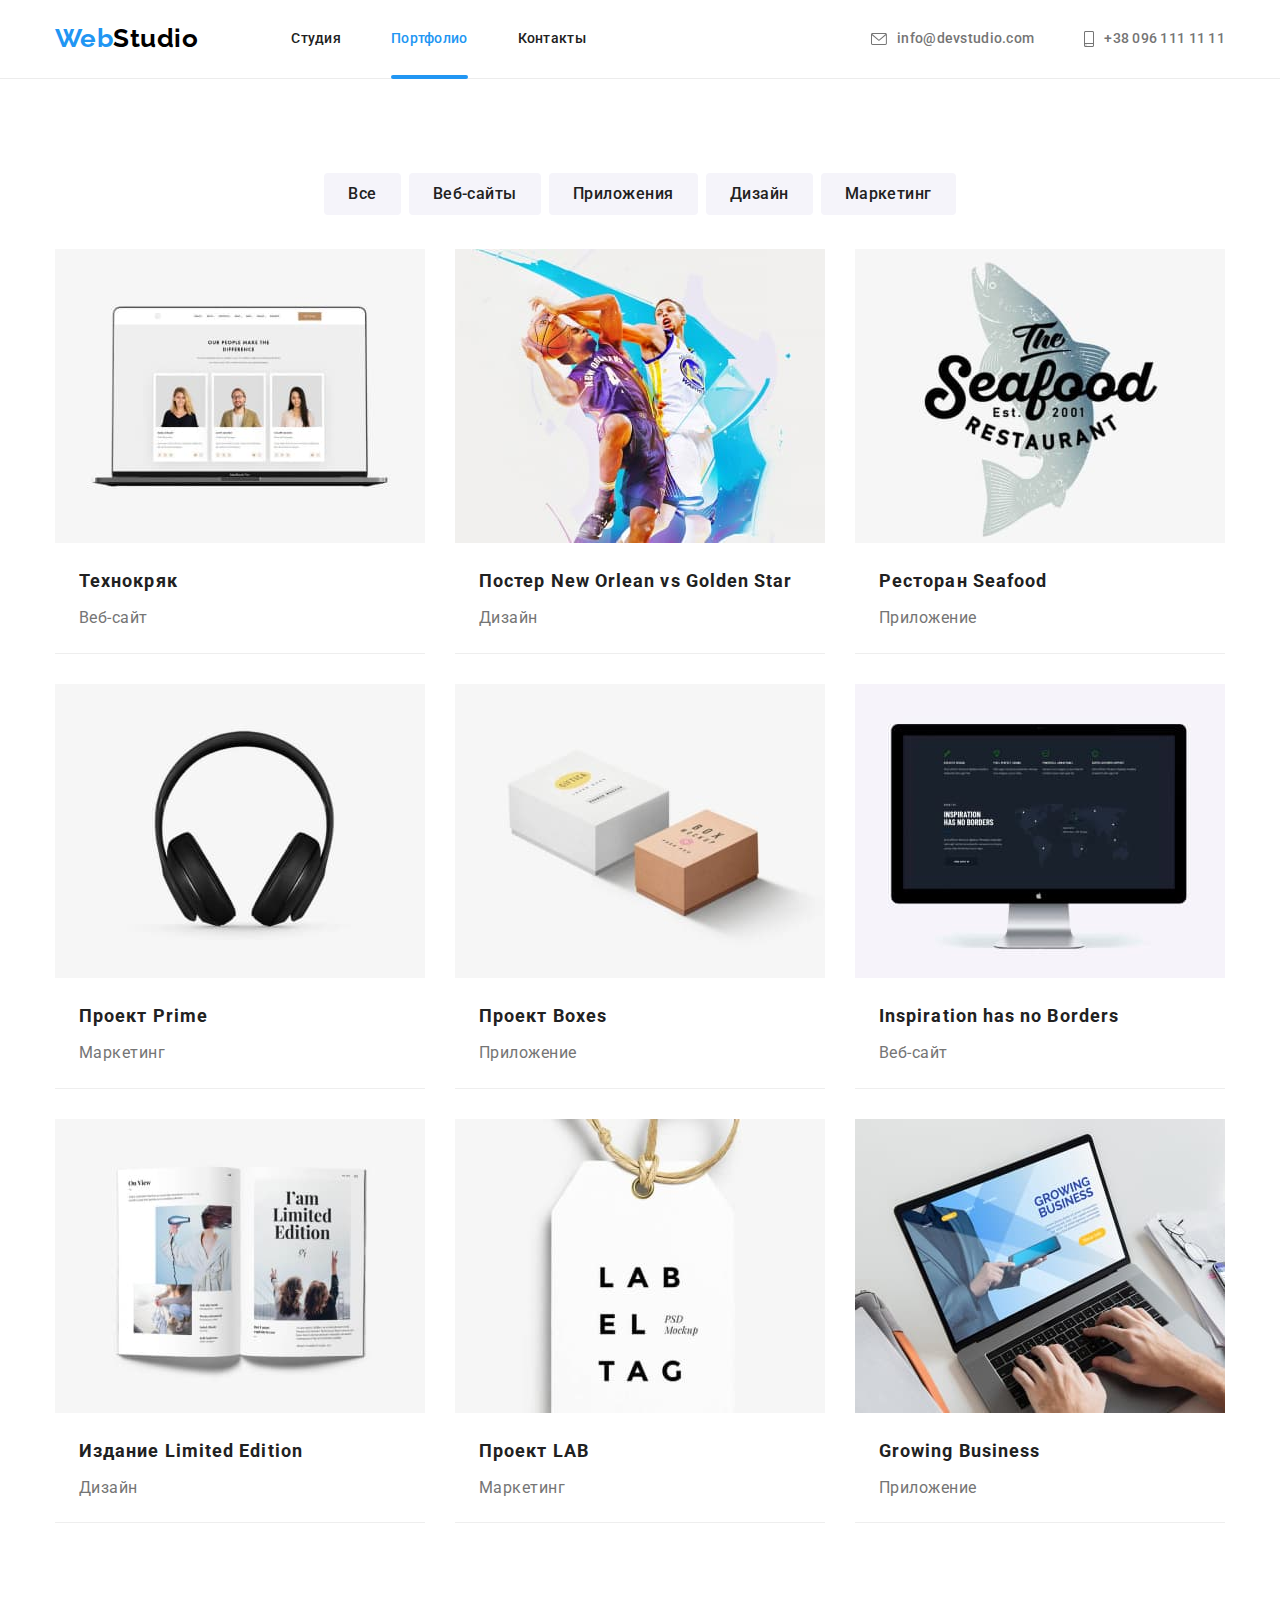
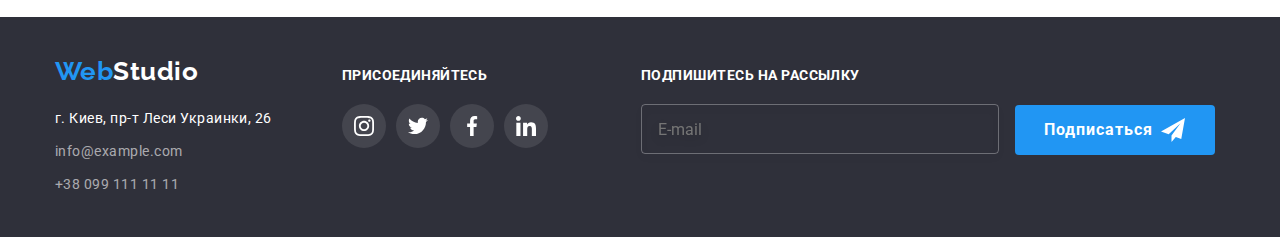
==== portfolio.html @ 206e0594 "Копирует ДЗ-7" ====
<!DOCTYPE html>
<html lang="ru">
  <head>
    <meta charset="UTF-8" />
    <meta http-equiv="X-UA-Compatible" content="IE=edge" />
    <meta name="viewport" content="width=device-width, initial-scale=1.0" />
    <title>Портфолио</title>
    <link rel="preconnect" href="https://fonts.googleapis.com" />
    <link rel="preconnect" href="https://fonts.gstatic.com" crossorigin />
    <link href="https://fonts.googleapis.com/css2?family=Raleway:wght@700&family=Roboto:wght@400;500;700;900&display=swap"
      rel="stylesheet" />
    <link
      rel="stylesheet"
      href="https://cdnjs.cloudflare.com/ajax/libs/modern-normalize/1.1.0/modern-normalize.min.css"
    />
    <!-- <link rel="stylesheet" href="./css/styles.css" /> -->
    <link rel="stylesheet" href="./css/main.min.css" />
  </head>
  <body>
    <header class="header">
      <div class="contanier header-content">
        <nav class="navigation">
          <a href="./index.html" class="logo header__logo" lang="en"
            >Web<span class="logo--black">Studio</span></a
          >
          <ul class="nav-list list">
            <li class="nav-list__item">
              <a href="./index.html" class="nav-list__link link">Студия</a>
            </li>
            <li class="nav-list__item">
              <a href="./portfolio.html" class="nav-list__link link current">Портфолио</a>
            </li>
            <li class="nav-list__item">
              <a href="" class="nav-list__link link">Контакты</a>
            </li>
          </ul>
        </nav>
        <ul class="header-contacts header__contacts list">
          <li class="header-contacts__item">
            <a href="mailto:info@devstudio.com" class="header-contacts__contact link">
              <svg class="header-contacts__icon" width="16" height="12">
                <use href="./images/icons.svg#icon-envelope"></use>
              </svg>
              info@devstudio.com
            </a>
          </li>
          <li class="header-contacts__item">
            <a href="tel:+380961111111" class="header-contacts__contact link">
              <svg class="header-contacts__icon" width="10" height="16">
                <use href="./images/icons.svg#icon-smartphone"></use>
              </svg>
              +38 096 111 11 11
            </a>
          </li>
        </ul>
      </div>
    </header>
    <main>
      <section class="portfolio">
        <!--заголовок не видимый-->
        <div class="contanier">
          <h1 class="visually-hidden">Портфолио</h1>
          <ul class="filters-list portfolio__filters-list list">
            <li class="filters-list__item">
              <button type="button" class="filters-list__btn button">Все</button>
            </li>
            <li class="filters-list__item">
              <button type="button" class="filters-list__btn button">Веб-сайты</button>
            </li>
            <li class="filters-list__item">
              <button type="button" class="filters-list__btn button">Приложения</button>
            </li>
            <li class="filters-list__item">
              <button type="button" class="filters-list__btn button">Дизайн</button>
            </li>
            <li class="filters-list__item">
              <button type="button" class="filters-list__btn button">Маркетинг</button>
            </li>
          </ul>
          <ul class="products-list list">
            <li class="products-list__item">
              <a href="" class="products-list__link">
                <div class="products-thumb">
                  <img
                    src="./images/website-technokryak.jpg"
                    alt="Страница веб-сайта"
                    width="370"
                  />
                  <p class="products-thumb__top-text">
                    Технокряк это современная площадка распространения коронавируса. Компании
                    используют эту платформу для цифрового шпионажа и атак на защищённые сервера
                    конкурентов.
                  </p>
                </div>
                <div class="products-list__text-content">
                  <h2 class="products-list__title">Технокряк</h2>
                  <p class="products-list__text">Веб-сайт</p>
                </div>
              </a>
            </li>
            <li class="products-list__item">
              <a href="" class="products-list__link">
                <div class="products-thumb">
                  <img src="./images/design-post.jpg" alt="Блок-шот" width="370" />
                  <p class="products-thumb__top-text">
                    Технокряк это современная площадка распространения коронавируса. Компании
                    используют эту платформу для цифрового шпионажа и атак на защищённые сервера
                    конкурентов.
                  </p>
                </div>
                <div class="products-list__text-content">
                  <h2 class="products-list__title">
                    Постер <span lang="en">New Orlean vs Golden Star</span>
                  </h2>
                  <p class="products-list__text">Дизайн</p>
                </div>
              </a>
            </li>
            <li class="products-list__item">
              <a href="" class="products-list__link">
                <div class="products-thumb">
                  <img src="./images/application-seafood.jpg" alt="Лого ресторана" width="370" />
                  <p class="products-thumb__top-text">
                    Технокряк это современная площадка распространения коронавируса. Компании
                    используют эту платформу для цифрового шпионажа и атак на защищённые сервера
                    конкурентов.
                  </p>
                </div>
                <div class="products-list__text-content">
                  <h2 class="products-list__title">Ресторан <span lang="en">Seafood</span></h2>
                  <p class="products-list__text">Приложение</p>
                </div>
              </a>
            </li>
            <li class="products-list__item">
              <a href="" class="products-list__link">
                <div class="products-thumb">
                  <img src="./images/marketing-project-prime.jpg" alt="Наушники" width="370" />
                  <p class="products-thumb__top-text">
                    Технокряк это современная площадка распространения коронавируса. Компании
                    используют эту платформу для цифрового шпионажа и атак на защищённые сервера
                    конкурентов.
                  </p>
                </div>
                <div class="products-list__text-content">
                  <h2 class="products-list__title">Проект <span lang="en">Prime</span></h2>
                  <p class="products-list__text">Маркетинг</p>
                </div>
              </a>
            </li>
            <li class="products-list__item">
              <a href="" class="products-list__link">
                <div class="products-thumb">
                  <img src="./images/application-project-boxes.jpg" alt="Две коробки" width="370" />
                  <p class="products-thumb__top-text">
                    Технокряк это современная площадка распространения коронавируса. Компании
                    используют эту платформу для цифрового шпионажа и атак на защищённые сервера
                    конкурентов.
                  </p>
                </div>
                <div class="products-list__text-content">
                  <h2 class="products-list__title">Проект <span lang="en">Boxes</span></h2>
                  <p class="products-list__text">Приложение</p>
                </div>
              </a>
            </li>
            <li class="products-list__item">
              <a href="" class="products-list__link">
                <div class="products-thumb">
                  <img
                    src="./images/website-inspiration.jpg"
                    alt="Страница веб-сайта"
                    width="370"
                  />
                  <p class="products-thumb__top-text">
                    Технокряк это современная площадка распространения коронавируса. Компании
                    используют эту платформу для цифрового шпионажа и атак на защищённые сервера
                    конкурентов.
                  </p>
                </div>
                <div class="products-list__text-content">
                  <h2 class="products-list__title" lang="en">Inspiration has no Borders</h2>
                  <p class="products-list__text">Веб-сайт</p>
                </div>
              </a>
            </li>
            <li class="products-list__item">
              <a href="" class="products-list__link">
                <div class="products-thumb">
                  <img src="./images/design-limited-edition.jpg" alt="Страницы книги" width="370" />
                  <p class="products-thumb__top-text">
                    Технокряк это современная площадка распространения коронавируса. Компании
                    используют эту платформу для цифрового шпионажа и атак на защищённые сервера
                    конкурентов.
                  </p>
                </div>
                <div class="products-list__text-content">
                  <h2 class="products-list__title">
                    Издание <span lang="en">Limited Edition</span>
                  </h2>
                  <p class="products-list__text">Дизайн</p>
                </div>
              </a>
            </li>
            <li class="products-list__item">
              <a href="" class="products-list__link">
                <div class="products-thumb">
                  <img src="./images/marketing-project-lab.jpg" alt="Ярлык" width="370" />
                  <p class="products-thumb__top-text">
                    Технокряк это современная площадка распространения коронавируса. Компании
                    используют эту платформу для цифрового шпионажа и атак на защищённые сервера
                    конкурентов.
                  </p>
                </div>
                <div class="products-list__text-content">
                  <h2 class="products-list__title">Проект LAB</h2>
                  <p class="products-list__text">Маркетинг</p>
                </div>
              </a>
            </li>
            <li class="products-list__item">
              <a href="" class="products-list__link">
                <div class="products-thumb">
                  <img
                    src="./images/application-growing-business.jpg"
                    alt="Страница на экране ноутбука"
                    width="370"
                  />
                  <p class="products-thumb__top-text">
                    Технокряк это современная площадка распространения коронавируса. Компании
                    используют эту платформу для цифрового шпионажа и атак на защищённые сервера
                    конкурентов.
                  </p>
                </div>
                <div class="products-list__text-content">
                  <h2 class="products-list__title" lang="en">Growing Business</h2>
                  <p class="products-list__text">Приложение</p>
                </div>
              </a>
            </li>
          </ul>
        </div>
      </section>
    </main>
    <footer class="footer">
      <div class="footer-content contanier">
        <div class="footer-content__address">
          <a href="./index.html" class="logo footer-content__logo" lang="en">Web<span class="logo--white">Studio</span>
          </a>
          <address class="address">
            <ul class="address-list list">
              <li class="address-list__item">
                <a href="https://goo.gl/maps/TxTMKxAQMS6T1ihJ8" target="_blank" rel="nofollow noreferrer "
                  class="address-list__map link">г. Киев, пр-т Леси Украинки, 26
                </a>
              </li>
              <li class="address-list__item">
                <a href="mailto:info@example.com" class="address-list__contact link">info@example.com</a>
              </li>
              <li class="address-list__item">
                <a href="tel:+380991111111" class="address-list__contact link">+38 099 111 11 11</a>
              </li>
            </ul>
          </address>
        </div>
        <div class="footer-social footer__social">
          <h3 class="footer-social__title">присоединяйтесь</h3>
          <ul class="social-list list">
            <li class="social-list__item">
              <a href="" class="social-list__icon social-list__icon--white-fill">
                <svg width="20" height="20">
                  <use href="./images/icons.svg#icon-instagram"></use>
                </svg>
                <span class="visually-hidden">instagram</span>
              </a>
            </li>
            <li class="social-list__item">
              <a href="" class="social-list__icon social-list__icon--white-fill">
                <svg width="20" height="20">
                  <use href="./images/icons.svg#icon-twitter"></use>
                </svg>
                <span class="visually-hidden">twitter</span>
              </a>
            </li>
            <li class="social-list__item">
              <a href="" class="social-list__icon social-list__icon--white-fill">
                <svg width="20" height="20">
                  <use href="./images/icons.svg#icon-facebook"></use>
                </svg>
                <span class="visually-hidden">facebook</span>
              </a>
            </li>
            <li class="social-list__item">
              <a href="" class="social-list__icon social-list__icon--white-fill">
                <svg width="20" height="20">
                  <use href="./images/icons.svg#icon-linkedin"></use>
                </svg>
                <span class="visually-hidden">linkedin</span>
              </a>
            </li>
          </ul>
        </div>
        <form class="footer-form" autocomplete="off">
          <b class="footer-form__text">Подпишитесь на рассылку</b>
          <input type="email" name="email" placeholder="E-mail" class="footer-form__input form-reset-input">
          <button type="submit" class="footer-form__btn button">
            <svg width="24" height="24" class="footer-form__icon">
              <use href="./images/icons.svg#icon-send"></use>
            </svg>Подписаться
          </button>
        </form>
      </div>
    </footer>
  </body>
</html>
---- css/styles.css ----
/* Используемые цвета в проекте */
/* основной цвет текста - #212121 */
/* вторичный цвет текста - #757575 */
/* цвет текста при наведении и цвет первой части лого - #2196F3 */
/* цвет текста второй части лого в шапке - #000000 */
/* цвет текста второй части лого в подвале - #FFFFFF */
/* цвет текста Hero - #FFFFFF */
/* цвет текста адреса - #FFFFFF */
/* цвет текста контактов в подвале - rgba(255, 255, 255, 0,6) */
/* цвет текста при акценте - #FFFFFF */
/* основной цвет фона - #E5E5E5 */
/* вторичный цвет фона - #2F303A */
/* цвет фона секции Наща команда - #F5F4FA */
/* цвет фона шапки - #FFFFFF */
/* акцент - #2196F3 */
/* цвет фона карточки продукта - #EEEEEE */
/* цвет фона кнопки фильтра - #F5F4FA */

/* :root {
  --primary-text-color: #212121;
  --secondary-text-color: #757575;
  --hover-text-color: #2196f3;
  --logo-text-color: #2196f3;
  --partlogo-text-color-header: #000000;
  --partlogo-text-color-footer: #ffffff;
  --hero-text-color: #ffffff;
  --addresse-text-color: #ffffff;
  --footer-text-color: rgba(255, 255, 255, 0.6);
  --accent-text-color: #ffffff;
  --primary-bg-color: #e5e5e5;
  --secondary-bg-color: #2f303a;
  --header-bg-color: #ffffff;
  --accent-color: #2196f3;
  --additional-bg-color: #f5f4fa;
  --white-bg-color: #ffffff;
  --product-card-bg-color: #ffffff;
  --accent-hero-btn-bg-color: #188ce8;
  --accent-icon-bg-color: #2196f3;
  --primary-icon-fill: #afb1b8;
  --accent-icon-fill: #ffffff;
  --modal-bg-color: #ffffff;
} */

/* Общие свойства */

/* body {
  background-color: var(--white-bg-color);
  color: var(--primary-text-color);
  font-family: Roboto, sans-serif;
  letter-spacing: 0.03em;
}
a {
  color: var(--primary-text-color);
  text-decoration: none;
}
p {
  color: var(--secondary-text-color);
}
h1,
h2,
h3,
h4,
h5,
h6,
p {
  margin-top: 0;
  margin-bottom: 0;
}
img {
  display: block;
  width: 100%;
  height: auto;
}
.list {
  padding: 0;
  margin: 0;
  list-style: none;
}
.link {
  padding-top: 5px;
  padding-bottom: 5px;
} */
/* .link:focus,
.link:hover {
  color: var(--hover-text-color);
} */
/* .title {
  font-weight: 700;
  font-size: 36px;
  line-height: 1.17;
  text-align: center;
} */
/* .logo {
  color: var(--logo-text-color);
  font-family: Raleway, sans-serif;
  font-weight: 700;
  font-size: 26px;
  line-height: 1.15;
} */
/* .visually-hidden {
  position: absolute;
  white-space: nowrap;
  width: 1px;
  height: 1px;
  overflow: hidden;
  border: 0;
  padding: 0;
  clip: rect(0 0 0 0);
  clip-path: inset(50%);
  margin: -1px;
} */
/* .current {
  color: var(--hover-text-color);
}
.current::after {
  position: absolute;
  content: '';
  top: 44px;
  left: 0;
  width: 100%;
  height: 4px;
  background-color: var(--hover-text-color);
  border-radius: 2px;
  cursor: auto;
} */
/* .contanier {
  width: 1200px;
  margin-left: auto;
  margin-right: auto;
  padding-left: 15px;
  padding-right: 15px;
  
} */

/* Buttons */

/* .hero-button {
  padding-top: 10px;
  padding-right: 32px;
  padding-bottom: 10px;
  padding-left: 32px;
  font-weight: 700;
  line-height: 1.87;
  letter-spacing: 0.06em;
}
.button {
  border-color: transparent;
  border-radius: 4px;
  cursor: pointer;
  background-color: var(--additional-bg-color);
  color: var(--primary-text-color);
  font-size: 16px;
  font-family: inherit;
  text-align: center;
}
.hero-button,
.footer-email-form-btn,
.form-send-btn,
.button:hover,
.button:focus {
  background-color: var(--accent-color);
  color: var(--accent-text-color);
}
.hero-button:hover,
.hero-button:focus,
.footer-email-form-btn:hover,
.footer-email-form-btn:focus,
.form-send-btn:hover,
.form-send-btn:focus {
  background-color: var(--accent-hero-btn-bg-color);
  box-shadow: 0px 4px 4px rgba(0, 0, 0, 0.15);
}
.filters-btn {
  padding-top: 6px;
  padding-right: 22px;
  padding-bottom: 6px;
  padding-left: 22px;
  font-weight: 500;
  line-height: 1.62;
}
.filters-btn:hover,
.filters-btn:focus {
  box-shadow: 0px 3px 1px rgba(0, 0, 0, 0.1), 0px 1px 2px rgba(0, 0, 0, 0.08),
    0px 2px 2px rgba(0, 0, 0, 0.12);
}
.footer-email-form-btn {
  position: relative;
  padding: 8px 60px 8px 27px;
  font-weight: 700;
  font-size: 16px;
  line-height: 1.87;
  letter-spacing: 0.06em;
}
.form-send-btn {
  padding: 10px 55px 10px 56px;
  font-weight: 700;
  font-size: 16px;
  line-height: 1.87;
  letter-spacing: 0.06em;
  margin-top: 30px;
} */

/* Переход */

/* .transitions {
  transition-property: color, background-color, box-shadow, border-color, transform, fill;
  transition-duration: 250ms;
  transition-timing-function: cubic-bezier(0.4, 0, 0.2, 1);
} */

/* Сброс для форм */

/* .form-reset-input {
  background-color: transparent;
  border: none;
  outline: none;
} */

/* -----Стили главной страницы----- */

/* Header */

/* .header {
  background-color: var(--header-bg-color);
  padding-top: 24px;
  padding-bottom: 24px;
  border-bottom: 1px solid #ececec;
}
.header-content {
  display: flex;
  align-items: center;
}
.header-nav {
  display: flex;
  align-items: center;
}
.logo-header {
  margin-right: 93px;
}
.hdr {
  color: var(--partlogo-text-color-header);
}
.header-list,
.header-contacts {
  font-weight: 500;
  font-size: 14px;
  line-height: 1.14;
  letter-spacing: 0.02em;
  display: flex;
  align-items: center;
}
.header-item {
  position: relative;
}
.header-item:not(:last-child) {
  margin-right: 50px;
}
.header-contacts {
  margin-left: auto;
}
.header-contacts-item {
  align-items: center;
}
.header-contacts-item:not(:last-child) {
  margin-right: 50px;
}
.header-contact {
  color: var(--secondary-text-color);
  display: flex;
  align-items: center;
}
.header-contacts-icon {
  margin-right: 10px;
  fill: currentColor;
} */

/* Hero */

/* .hero {
  padding-top: 200px;
  padding-bottom: 200px;
  text-align: center;
  background-image: linear-gradient(rgba(47, 48, 58, 0.4), rgba(47, 48, 58, 0.4)),
    url(../images/hero-bg.jpg);
  background-color: var(--secondary-bg-color);
  color: var(--hero-text-color);
  max-width: 1600px;
  margin-right: auto;
  margin-left: auto;
}
.hero-title {
  width: 696px;
  margin-left: auto;
  margin-right: auto;
  margin-bottom: 30px;
  font-weight: 900;
  font-size: 44px;
  line-height: 1.36;
  letter-spacing: 0.06em;
  text-transform: uppercase;
} */

/* Особенности */

/* .peculiarities {
  padding-top: 94px;
  padding-bottom: 94px;
}

.peculiarities-list {
  display: flex;
}

.peculiarities-item {
  width: calc((100% - 90px) / 4);
  margin-right: 30px;
}
.peculiarities-item:nth-child(4n) {
  margin-right: 0;
}
.peculiarities-item-icon {
  display: flex;
  width: 100%;
  justify-content: center;
  padding-top: 25px;
  padding-bottom: 25px;
  margin-bottom: 30px;
  border-radius: 4px;
  background-color: var(--additional-bg-color);
}
.peculiarities-item-title {
  margin-bottom: 10px;
  font-weight: 700;
  font-size: 14px;
  line-height: 1.14;
  text-transform: uppercase;
}
.peculiarities-item-text {
  font-size: 14px;
  line-height: 1.71;
} */

/* Чем мы занимаемся */

/* .working {
  padding-bottom: 94px;
}
.working-title {
  margin-bottom: 50px;
}
.working-list {
  display: flex;
}
.working-item {
  position: relative;
  width: calc((100% - 60px) / 3);
  margin-right: 30px;
}
.working-item:nth-child(3n) {
  margin-right: 0;
}
.working-top-title {
  position: absolute;
  bottom: 0;
  left: 0;
  width: 100%;
  display: flex;
  justify-content: center;
  align-items: center;
  background-color: rgba(47, 48, 58, 0.8);
  color: var(--accent-text-color);
  padding-top: 27px;
  padding-bottom: 27px;
  font-weight: 700;
  font-size: 14px;
  line-height: 1.14;
  text-transform: uppercase;
} */

/* Наша команда*/

/* .developers {
  background-color: var(--additional-bg-color);
  padding-top: 94px;
  padding-bottom: 94px;
}
.developers-title {
  margin-bottom: 50px;
}
.developers-list {
  display: flex;
}
.developers-item {
  width: calc((100% - 90px) / 4);
  margin-right: 30px;
  background-color: var(--white-bg-color);
  box-shadow: 0px 1px 3px rgba(0, 0, 0, 0.12), 0px 1px 1px rgba(0, 0, 0, 0.14),
    0px 2px 1px rgba(0, 0, 0, 0.2);
  border-top-left-radius: 0px;
  border-top-right-radius: 0px;
  border-bottom-right-radius: 4px;
  border-bottom-left-radius: 4px;
}
.developers-item:nth-child(4n) {
  margin-right: 0;
}
.emploees-text {
  padding-top: 30px;
  padding-bottom: 30px;
}
.name {
  font-weight: 500;
  margin-bottom: 10px;
}
.emploees {
  font-size: 16px;
  line-height: 1.19;
  text-align: center;
}
.developers-position {
  margin-bottom: 16px;
}
.developers-social-list {
  display: flex;
  justify-content: center;
  align-items: center;
}
.developers-social-item + .developers-social-item {
  margin-left: 10px;
}
.developers-social-icon {
  display: flex;
  width: 44px;
  height: 44px;
  justify-content: center;
  align-items: center;
  border-radius: 50%;
  color: #afb1b8;
  fill: currentColor;
}
.developers-social-icon:hover,
.developers-social-icon:focus {
  background-color: var(--accent-icon-bg-color);
  color: var(--accent-icon-fill);
} */

/* Постоянные клиенты */

/* .clients {
  padding-top: 94px;
  padding-bottom: 94px;
}
.clients-title {
  margin-bottom: 50px;
}
.clients-list {
  display: flex;
}
.clients-item {
  width: calc((100% - 150px) / 6);
  margin-right: 30px;
}
.clients-item:last-child {
  margin-right: 0;
}
.clients-link {
  display: flex;
  justify-content: center;
  padding-top: 16px;
  padding-right: 32px;
  padding-bottom: 16px;
  padding-left: 32px;
  color: var(--primary-icon-fill);
  border: 1px solid var(--primary-icon-fill);
  border-radius: 4px;
}
.clients-link:hover,
.clients-link:focus {
  color: var(--accent-color);
  border-color: var(--accent-color);
}

.clients-icon {
  align-items: center;
  fill: currentColor;
} */

/* Footer */

/* .footer {
  background-color: var(--secondary-bg-color);
  padding-top: 40px;
  padding-bottom: 40px;
}
.footer-content {
  display: flex;
  align-items: baseline;
}
.footer-address {
  margin-right: 70px;
}
.logo-footer {
  margin-bottom: 20px;
  display: inline-block;
}
.ftr {
  color: var(--partlogo-text-color-footer);
}
.address {
  font-style: normal;
  font-size: 14px;
  line-height: 1.71;
}
.address-item:not(:last-child) {
  margin-bottom: 9px;
}
.address-map {
  color: var(--addresse-text-color);
}
.footer-contact {
  color: var(--footer-text-color);
}
.footer-social {
  min-width: 206px;
  margin-right: 93px;
}
.footer-social-title {
  font-weight: 700;
  font-size: 14px;
  line-height: 1.14;
  letter-spacing: 0.03em;
  text-transform: uppercase;
  color: var(--addresse-text-color);
  margin-bottom: 20px;
}
.footer-social-list {
  display: flex;
}
.footer-social-item + .footer-social-item {
  margin-left: 10px;
}
.footer-social-icon {
  display: flex;
  width: 44px;
  height: 44px;
  justify-content: center;
  align-items: center;
  border-radius: 50%;
  fill: var(--accent-icon-fill);
  background-color: rgba(255, 255, 255, 0.1);
}
.footer-social-icon:hover,
.footer-social-icon:focus {
  background-color: var(--accent-icon-bg-color);
}
.footer-email-form-text {
  display: block;
  font-weight: 700;
  font-size: 14px;
  line-height: 1.14;
  text-transform: uppercase;
  color: var(--accent-text-color);
  margin-bottom: 20px;
}
.footer-email-form-input {
  font-weight: 400;
  font-size: 16px;
  line-height: 1.25;
  padding: 15px 16px;
  width: 358px;
  height: 50px;
  color: var(--footer-text-color);
  border: 1px solid rgba(255, 255, 255, 0.3);
  filter: drop-shadow(0px 4px 4px rgba(0, 0, 0, 0.15));
  border-radius: 4px;
  margin-right: 12px;
}
.footer-email-form-input:valid:not(:placeholder-shown) {
  border: 1px solid #00ff00;
}
.footer-email-form-input:invalid {
  border: 1px solid #ff0000;
}
.footer-email-form-input:focus:placeholder-shown {
  border: 1px solid var(--accent-color);
}
.footer-email-form-icon {
  position: absolute;
  top: 50%;
  right: 28px;
  transform: translateY(-50%);
} */

/* -----Модальное окно----- */

/* .backdrop {
  width: 100vw;
  height: 100vh;
  position: fixed;
  top: 0;
  background-color: rgba(0, 0, 0, 0.2);
  transition: opacity 700ms, visibility 700ms;
}
.backdrop.is-hidden .modal {
  transform: rotate(180deg);
}
.modal {
  position: absolute;
  top: 50%;
  left: 50%;
  transform: translate(-50%, -50%);
  min-width: 528px;
  min-height: 581px;
  background-color: var(--modal-bg-color);
  box-shadow: 0px 1px 3px rgba(124, 122, 122, 0.12), 0px 1px 1px rgba(0, 0, 0, 0.14),
    0px 2px 1px rgba(0, 0, 0, 0.2);
  border-radius: 4px;
  transition: transform 700ms;
  padding: 40px;
}
.form-modal {
  display: flex;
  flex-direction: column;
  align-items: center;
}
.form-modal-title {
  font-weight: 700;
  font-size: 20px;
  line-height: 1.15;
  color: var(--primary-text-color);
  margin-bottom: 30px;
}
.form-field {
  position: relative;
  width: 100%;
}
.form-field + .form-field {
  margin-top: 28px;
}
.form-field-textarea {
  margin-bottom: 20px;
}
.form-field-name {
  position: absolute;
  top: -4px;
  left: 0;
  transform: translateY(-100%);
  font-weight: 400;
  font-size: 12px;
  line-height: 1.17;
  letter-spacing: 0.01em;
  color: var(--secondary-text-color);
}
.form-input,
.form-textarea {
  width: 100%;
  border: 1px solid rgba(33, 33, 33, 0.2);
  border-radius: 4px;
}
.form-input {
  height: 40px;
  padding: 9px 10px 9px 40px;
}
.form-input:focus-within,
.form-textarea:focus-within {
  border-color: var(--accent-color);
  box-shadow: 0px 1px 3px rgba(0, 0, 0, 0.12), 0px 1px 1px rgba(0, 0, 0, 0.14),
    0px 2px 1px rgba(0, 0, 0, 0.2);
}
.form-modal-input-icon {
  position: absolute;
  top: 50%;
  left: 12px;
  transform: translateY(-50%);
}
.form-input:focus-within + .form-modal-input-icon {
  fill: var(--accent-color);
}
.form-textarea {
  resize: none;
  height: 96px;
  padding: 12px 14px;
}
.form-textarea:placeholder-shown {
  font-size: 12px;
  line-height: 1.17;
  letter-spacing: 0.01em;
  color: rgba(117, 117, 117, 0.5);
}
.form-checkbox {
  display: flex;
  align-items: center;
  font-weight: 400;
  font-size: 14px;
  line-height: 1.71;
  color: var(--secondary-text-color);
}
.castom-check {
  width: 16px;
  height: 15px;
  display: flex;
  justify-content: center;
  align-items: center;
  border: 2px solid #212121;
  border-radius: 2px;
  fill: transparent;
  margin-right: 8px;
}
.form-checkbox-input:checked + .castom-check {
  background-color: var(--accent-icon-bg-color);
  fill: var(--accent-icon-fill);
  border: var(--accent-icon-bg-color);
}

.policy-link {
  text-decoration: underline;
  color: var(--accent-color);
}
.modal-close-btn {
  position: absolute;
  top: 8px;
  right: 8px;
  display: flex;
  justify-content: center;
  align-items: center;
  width: 30px;
  height: 30px;
  border-radius: 50%;
  border: 1px solid rgba(0, 0, 0, 0.1);
  background-color: transparent;
  padding: 0;
  cursor: pointer;
}
.modal-close-btn:hover,
.modal-close-btn:focus {
  fill: var(--accent-color);
  box-shadow: 0px 1px 3px rgba(0, 0, 0, 0.12), 0px 1px 1px rgba(0, 0, 0, 0.14),
    0px 2px 1px rgba(0, 0, 0, 0.2);
} */
/* .is-hidden {
  opacity: 0;
  pointer-events: none;
  visibility: hidden;
} */

/* -----Стили страницы Портфолио----- */

/* Products */

/* .portfolio {
  padding-top: 94px;
  padding-bottom: 94px;
}
.filters-list {
  display: flex;
  justify-content: center;
  margin-bottom: 34px;
}
.filters-item:not(:last-child) {
  margin-right: 8px;
}
.products-list {
  display: flex;
  flex-wrap: wrap;
  width: 100%;
}
.products-item {
  width: calc((100% - 60px) / 3);
  margin-right: 30px;
  margin-bottom: 30px;
  background-color: var(--product-card-bg-color);
  border-bottom: 1px solid #eeeeee;
}
.products-item:nth-child(3n) {
  margin-right: 0;
}
.products-item:nth-last-child(-n + 3) {
  margin-bottom: 0px;
}
.products-item-link {
  display: block;
}
.products-item-link:hover,
.products-item-link:focus {
  box-shadow: 0px 1px 1px rgba(0, 0, 0, 0.12), 0px 4px 4px rgba(0, 0, 0, 0.06),
    1px 4px 6px rgba(0, 0, 0, 0.16);
}
.products-item-link:hover .products-top-text,
.products-item-link:focus .products-top-text {
  transform: translateY(0%);
}

.products-thumb {
  position: relative;
  overflow: hidden;
}
.products-top-text {
  position: absolute;
  top: 0;
  left: 0;
  padding: 63px 24px;
  font-weight: normal;
  font-size: 18px;
  line-height: 1.56;
  color: var(--accent-text-color);
  background-color: rgba(33, 150, 243, 0.9);
  transform: translateY(100%);
}
.products-item-text-content {
  padding-top: 20px;
  padding-right: 24px;
  padding-bottom: 20px;
  padding-left: 24px;
}
.products-item-title {
  font-weight: 700;
  font-size: 18px;
  line-height: 2;
  letter-spacing: 0.06em;
  margin-bottom: 4px;
}
.products-item-text {
  font-size: 16px;
  line-height: 1.87;
} */
---- css/main.min.css ----
:root{--primary-text-color: #212121;--secondary-text-color: #757575;--logo-text-color: #2196f3;--logo-black: #000000;--logo-white: #ffffff;--hero-text-color: #ffffff;--addresse-text-color: #ffffff;--footer-text-color: rgba(255, 255, 255, 0.6);--accent-text-color: #ffffff;--primary-bg-color: #e5e5e5;--secondary-bg-color: #2f303a;--header-bg-color: #ffffff;--accent-color: #2196f3;--additional-bg-color: #f5f4fa;--white-bg-color: #ffffff;--product-card-bg-color: #ffffff;--accent-hero-btn-bg-color: #188ce8;--accent-icon-bg-color: #2196f3;--primary-icon-fill: #afb1b8;--accent-icon-fill: #ffffff;--modal-bg-color: #ffffff}h1,h2,h3,h4,h5,h6,p{margin-top:0;margin-bottom:0}img{display:block;width:100%;height:auto}.form-reset-input{background-color:transparent;border:none;outline:none}body{background-color:var(--white-bg-color);color:var(--primary-text-color);font-family:Roboto, sans-serif;letter-spacing:0.03em}a{color:var(--primary-text-color);text-decoration:none}p{color:var(--secondary-text-color)}.list{padding:0;margin:0;list-style:none}.link{padding-top:5px;padding-bottom:5px;transition-property:color, background-color, box-shadow, border-color, transform, fill;transition-duration:250ms;transition-timing-function:cubic-bezier(0.4, 0, 0.2, 1)}.link:focus,.link:hover{color:var(--accent-color)}.title{font-weight:700;font-size:36px;line-height:1.17;text-align:center}.visually-hidden{position:absolute;white-space:nowrap;width:1px;height:1px;overflow:hidden;border:0;padding:0;clip:rect(0 0 0 0);clip-path:inset(50%);margin:-1px}.is-hidden{opacity:0;pointer-events:none;visibility:hidden}.developers-list__name,.developers-list__position{font-size:16px;line-height:1.19;text-align:center}.contanier{width:1200px;margin-left:auto;margin-right:auto;padding-left:15px;padding-right:15px}.logo{color:var(--logo-text-color);font-family:Raleway, sans-serif;font-weight:700;font-size:26px;line-height:1.15}.button{border-color:transparent;border-radius:4px;cursor:pointer;background-color:var(--accent-color);color:var(--accent-text-color);font-weight:700;font-size:16px;line-height:1.87;letter-spacing:0.06em;font-family:inherit;text-align:center;transition-property:color, background-color, box-shadow, border-color, transform, fill;transition-duration:250ms;transition-timing-function:cubic-bezier(0.4, 0, 0.2, 1)}.button:hover,.button:focus{background-color:var(--accent-hero-btn-bg-color);box-shadow:0px 4px 4px rgba(0,0,0,0.15)}.hero__button{padding:10px 32px}.footer-form__btn{position:relative;padding:8px 60px 8px 27px}.form-modal__close-btn{position:absolute;top:8px;right:8px;align-items:center;justify-content:center;display:flex;width:30px;height:30px;border-radius:50%;border:1px solid rgba(0,0,0,0.1);background-color:transparent;padding:0;cursor:pointer;transition-property:color, background-color, box-shadow, border-color, transform, fill;transition-duration:250ms;transition-timing-function:cubic-bezier(0.4, 0, 0.2, 1)}.form-modal__close-btn:hover,.form-modal__close-btn:focus{fill:var(--accent-color);box-shadow:0px 1px 3px rgba(0,0,0,0.12),0px 1px 1px rgba(0,0,0,0.14),0px 2px 1px rgba(0,0,0,0.2)}.form-modal__send-btn{padding:10px 55px 10px 56px;margin-top:30px}.filters-list__btn{padding:6px 22px;font-weight:500;line-height:1.62;letter-spacing:0.03em;background-color:var(--additional-bg-color);color:var(--primary-text-color)}.filters-list__btn:hover,.filters-list__btn:focus{background-color:var(--accent-color);color:var(--accent-text-color);box-shadow:0px 3px 1px rgba(0,0,0,0.1),0px 1px 2px rgba(0,0,0,0.08),0px 2px 2px rgba(0,0,0,0.12)}.social-list{display:flex}.social-list--center{justify-content:center}.social-list__item+.social-list__item{margin-left:10px}.social-list__icon{align-items:center;justify-content:center;display:flex;width:44px;height:44px;border-radius:50%;color:var(--primary-icon-fill);fill:currentColor;transition-property:color, background-color, box-shadow, border-color, transform, fill;transition-duration:250ms;transition-timing-function:cubic-bezier(0.4, 0, 0.2, 1)}.social-list__icon:hover,.social-list__icon:focus{background-color:var(--accent-icon-bg-color);color:var(--accent-icon-fill)}.social-list__icon--white-fill{background-color:rgba(255,255,255,0.1);color:var(--accent-icon-fill)}.backdrop{width:100vw;height:100vh;position:fixed;top:0;background-color:rgba(0,0,0,0.2);transition:opacity 700ms, visibility 700ms}.backdrop.is-hidden .modal{transform:rotate(180deg)}.modal{position:absolute;top:50%;left:50%;transform:translate(-50%, -50%);min-width:528px;min-height:581px;background-color:var(--modal-bg-color);box-shadow:0px 1px 3px rgba(124,122,122,0.12),0px 1px 1px rgba(0,0,0,0.14),0px 2px 1px rgba(0,0,0,0.2);border-radius:4px;transition:transform 700ms;padding:40px}.form-modal{align-items:center;display:flex;flex-direction:column}.form-modal__title{font-weight:700;font-size:20px;line-height:1.15;color:var(--primary-text-color);margin-bottom:30px}.form-modal__field{position:relative;width:100%}.form-modal__field+.form-modal__field{margin-top:28px}.form-modal__field-textarea{margin-bottom:20px}.form-modal__label{position:absolute;top:-4px;left:0;transform:translateY(-100%);font-weight:400;font-size:12px;line-height:1.17;letter-spacing:0.01em;color:var(--secondary-text-color)}.form-modal__input,.form-modal__textarea{width:100%;border:1px solid rgba(33,33,33,0.2);border-radius:4px;transition-property:color, background-color, box-shadow, border-color, transform, fill;transition-duration:250ms;transition-timing-function:cubic-bezier(0.4, 0, 0.2, 1)}.form-modal__input{height:40px;padding:9px 10px 9px 40px}.form-modal__input:focus-within,.form-modal__textarea:focus-within{border-color:var(--accent-color);box-shadow:0px 1px 3px rgba(0,0,0,0.12),0px 1px 1px rgba(0,0,0,0.14),0px 2px 1px rgba(0,0,0,0.2)}.form-modal__icon{position:absolute;top:50%;left:12px;transform:translateY(-50%)}.form-modal__input:focus-within+.form-modal__icon{fill:var(--accent-color)}.form-modal__textarea{resize:none;height:96px;padding:12px 14px}.form-modal__textarea:placeholder-shown{font-size:12px;line-height:1.17;letter-spacing:0.01em;color:rgba(117,117,117,0.5)}.form-modal__checkbox{align-items:center;display:flex;font-weight:400;font-size:14px;line-height:1.71;color:var(--secondary-text-color)}.form-modal__castom-check{align-items:center;justify-content:center;display:flex;width:16px;height:15px;border:2px solid #212121;border-radius:2px;fill:transparent;margin-right:8px}.form-modal__checkbox-input:checked+.form-modal__castom-check{background-color:var(--accent-icon-bg-color);fill:var(--accent-icon-fill);border:var(--accent-icon-bg-color)}.form-modal__policy-link{text-decoration:underline;color:var(--accent-color)}.header{background-color:var(--header-bg-color);padding-top:24px;padding-bottom:24px;border-bottom:1px solid #ececec}.header-content,.navigation{align-items:center;display:flex}.header__logo{margin-right:93px}.logo--black{color:var(--logo-black)}.nav-list,.header-contacts{font-weight:500;font-size:14px;line-height:1.14;letter-spacing:0.02em;align-items:center;display:flex}.nav-list__item{position:relative}.nav-list__item:not(:last-child){margin-right:50px}.header__contacts{margin-left:auto}.header-contacts__item{align-items:center}.header-contacts__item:not(:last-child){margin-right:50px}.header-contacts__contact{color:var(--secondary-text-color);align-items:center;display:flex}.header-contacts__icon{margin-right:10px;fill:currentColor}.current{color:var(--accent-color)}.current::after{position:absolute;content:'';top:44px;left:0;width:100%;height:4px;background-color:var(--accent-color);border-radius:2px;cursor:auto}.hero{padding-top:200px;padding-bottom:200px;text-align:center;background-image:linear-gradient(rgba(47,48,58,0.4), rgba(47,48,58,0.4)),url(../images/hero-bg.jpg);background-color:var(--secondary-bg-color);color:var(--hero-text-color);max-width:1600px}.hero--margin-auto{margin-right:auto;margin-left:auto}.hero__title{margin-right:auto;margin-left:auto;margin-bottom:30px;width:696px;font-weight:900;font-size:44px;line-height:1.36;letter-spacing:0.06em;text-transform:uppercase}.peculiarities{padding-top:94px;padding-bottom:94px}.peculiarities-list{display:flex}.peculiarities-list__item{width:calc((100% - 90px) / 4);margin-right:30px}.peculiarities-list__item:nth-child(4n){margin-right:0}.peculiarities-list__icon{justify-content:center;display:flex;width:100%;padding-top:25px;padding-bottom:25px;margin-bottom:30px;border-radius:4px;background-color:var(--additional-bg-color)}.peculiarities-list__title{margin-bottom:10px;font-weight:700;font-size:14px;line-height:1.14;text-transform:uppercase}.peculiarities-list__text{font-size:14px;line-height:1.71}.working{padding-bottom:94px}.working__title{margin-bottom:50px}.working-list{display:flex}.working-list__item{position:relative;width:calc((100% - 60px) / 3);margin-right:30px}.working-list__item:nth-child(3n){margin-right:0}.working-list__top-title{align-items:center;justify-content:center;display:flex;position:absolute;bottom:0;left:0;width:100%;background-color:rgba(47,48,58,0.8);color:var(--accent-text-color);padding-top:27px;padding-bottom:27px;font-weight:700;font-size:14px;line-height:1.14;text-transform:uppercase}.developers{background-color:var(--additional-bg-color);padding-top:94px;padding-bottom:94px}.developers__title{margin-bottom:50px}.developers-list{display:flex}.developers-list__item{width:calc((100% - 90px) / 4);margin-right:30px;background-color:var(--white-bg-color);box-shadow:0px 1px 3px rgba(0,0,0,0.12),0px 1px 1px rgba(0,0,0,0.14),0px 2px 1px rgba(0,0,0,0.2);border-top-left-radius:0px;border-top-right-radius:0px;border-bottom-right-radius:4px;border-bottom-left-radius:4px}.developers-list__item:nth-child(4n){margin-right:0}.developers-list__emploees-content{padding-top:30px;padding-bottom:30px}.developers-list__name{font-weight:500;margin-bottom:10px}.developers-list__position{margin-bottom:16px}.clients{padding-top:94px;padding-bottom:94px}.clients__title{margin-bottom:50px}.clients-list{display:flex}.clients-list__item{width:calc((100% - 150px) / 6);margin-right:30px}.clients-list__item:last-child{margin-right:0}.clients-list__link{justify-content:center;display:flex;padding-top:16px;padding-right:32px;padding-bottom:16px;padding-left:32px;color:var(--primary-icon-fill);border:1px solid var(--primary-icon-fill);border-radius:4px}.clients-list__link:hover,.clients-list__link:focus{color:var(--accent-color);border-color:var(--accent-color)}.clients-list__icon{align-items:center;fill:currentColor}.footer{background-color:var(--secondary-bg-color);padding-top:40px;padding-bottom:40px}.footer-content{display:flex;align-items:baseline}.footer-content__address{margin-right:70px}.footer-content__logo{margin-bottom:20px;display:inline-block}.logo--white{color:var(--logo-white)}.address{font-style:normal;font-size:14px;line-height:1.71}.address-list__item:not(:last-child){margin-bottom:9px}.address-list__map{color:var(--addresse-text-color)}.address-list__contact{color:var(--footer-text-color)}.footer__social{min-width:206px;margin-right:93px}.footer-social__title{font-weight:700;font-size:14px;line-height:1.14;letter-spacing:0.03em;text-transform:uppercase;color:var(--addresse-text-color);margin-bottom:20px}.footer-form__text{display:block;font-weight:700;font-size:14px;line-height:1.14;text-transform:uppercase;color:var(--accent-text-color);margin-bottom:20px}.footer-form__input{font-weight:400;font-size:16px;line-height:1.25;padding:15px 16px;width:358px;height:50px;color:var(--footer-text-color);border:1px solid rgba(255,255,255,0.3);filter:drop-shadow(0px 4px 4px rgba(0,0,0,0.15));border-radius:4px;margin-right:12px;transition-property:color, background-color, box-shadow, border-color, transform, fill;transition-duration:250ms;transition-timing-function:cubic-bezier(0.4, 0, 0.2, 1)}.footer-form__input:valid:not(:placeholder-shown){border:1px solid #00ff00}.footer-form__input:invalid{border:1px solid #ff0000}.footer-form__input:focus:placeholder-shown{border:1px solid var(--accent-color)}.footer-form__icon{position:absolute;top:50%;right:28px;transform:translateY(-50%)}.portfolio{padding-top:94px;padding-bottom:94px}.portfolio__filters-list{margin-bottom:34px}.filters-list{justify-content:center;display:flex}.filters-list__item:not(:last-child){margin-right:8px}.products-list{display:flex;flex-wrap:wrap;width:100%}.products-list__item{width:calc((100% - 60px) / 3);margin-right:30px;margin-bottom:30px;background-color:var(--product-card-bg-color);border-bottom:1px solid #eeeeee}.products-list__item:nth-child(3n){margin-right:0}.products-list__item:nth-last-child(-n+3){margin-bottom:0px}.products-list__link{transition-property:color, background-color, box-shadow, border-color, transform, fill;transition-duration:250ms;transition-timing-function:cubic-bezier(0.4, 0, 0.2, 1);display:block}.products-list__link:hover,.products-list__link:focus{box-shadow:0px 1px 1px rgba(0,0,0,0.12),0px 4px 4px rgba(0,0,0,0.06),1px 4px 6px rgba(0,0,0,0.16)}.products-thumb{position:relative;overflow:hidden}.products-thumb__top-text{transition-property:color, background-color, box-shadow, border-color, transform, fill;transition-duration:250ms;transition-timing-function:cubic-bezier(0.4, 0, 0.2, 1);position:absolute;top:0;left:0;padding:63px 24px;font-weight:normal;font-size:18px;line-height:1.56;color:var(--accent-text-color);background-color:rgba(33,150,243,0.9);transform:translateY(100%)}.products-list__link:hover .products-thumb__top-text,.products-list__link:focus .products-thumb__top-text{transform:translateY(0%)}.products-list__text-content{padding:20px 24px}.products-list__title{font-weight:700;font-size:18px;line-height:2;letter-spacing:0.06em;margin-bottom:4px}.products-list__text{font-size:16px;line-height:1.87}
/*# sourceMappingURL=main.min.css.map */
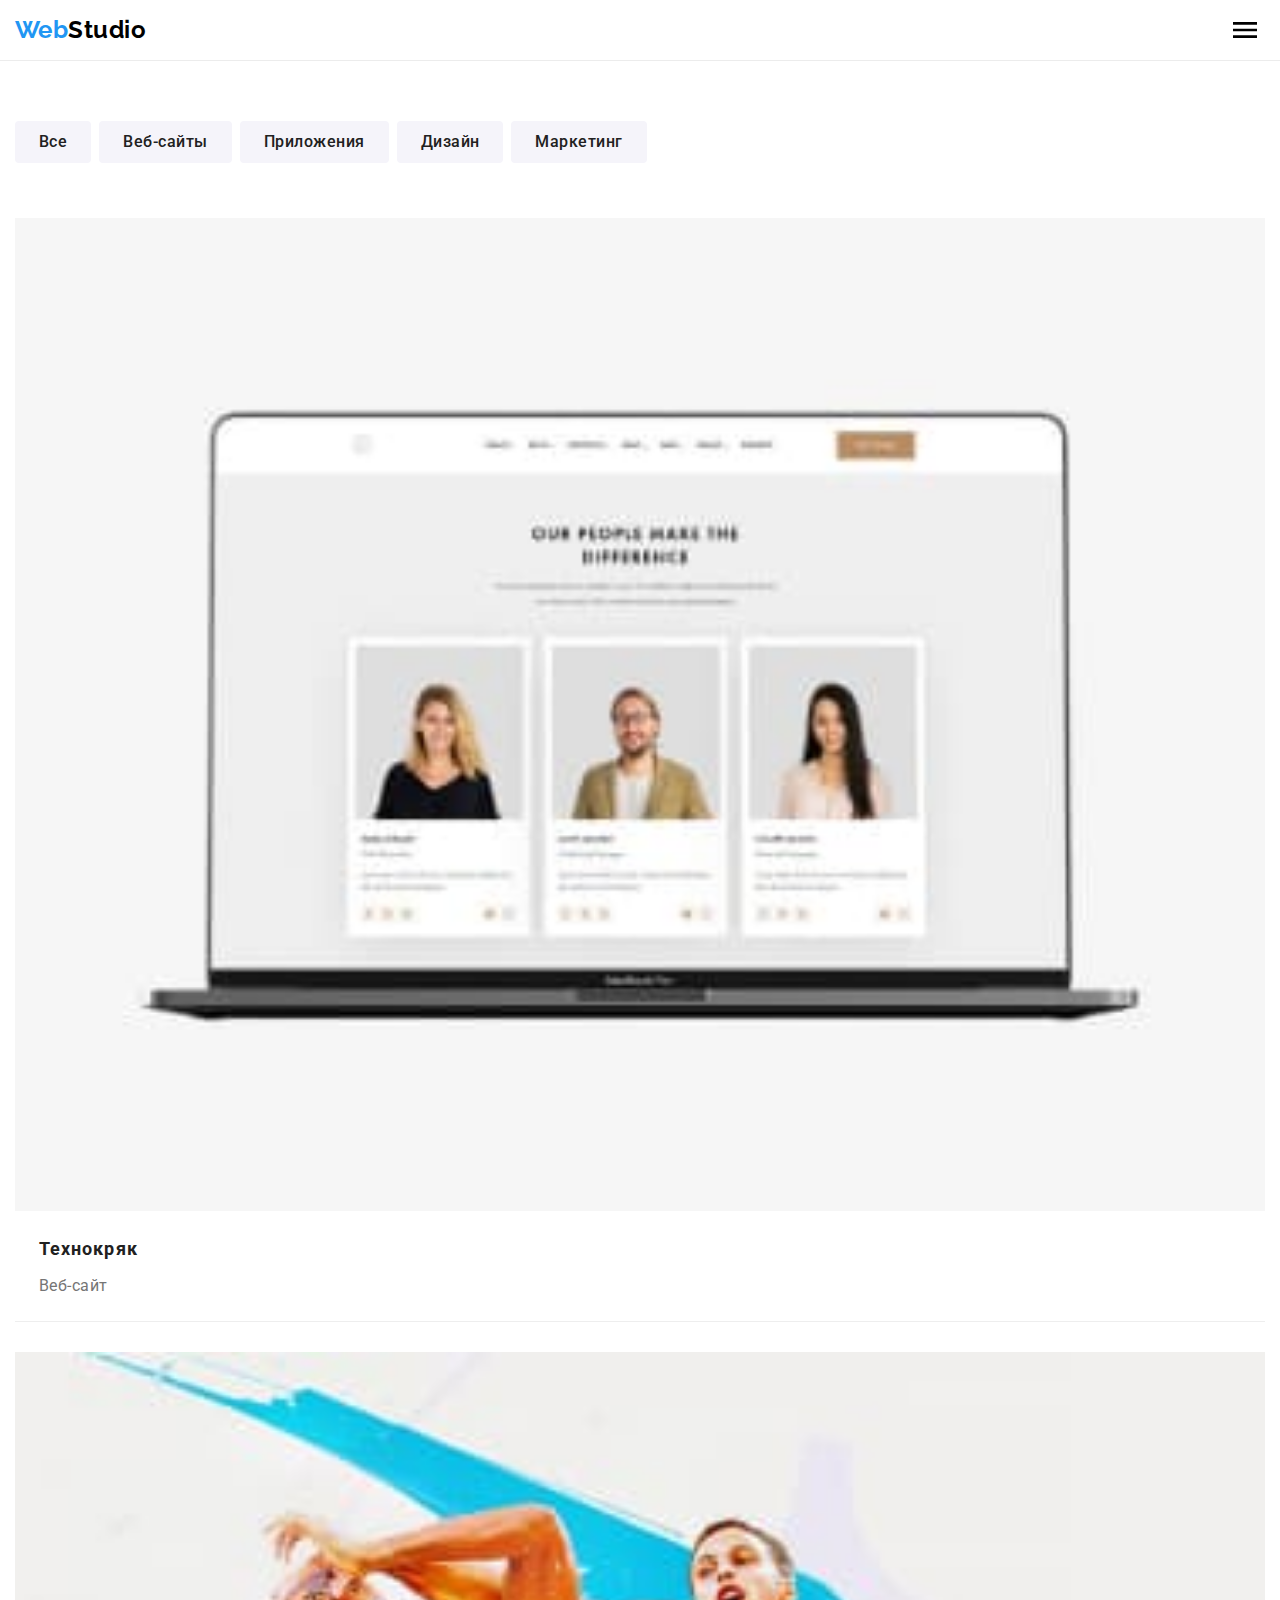
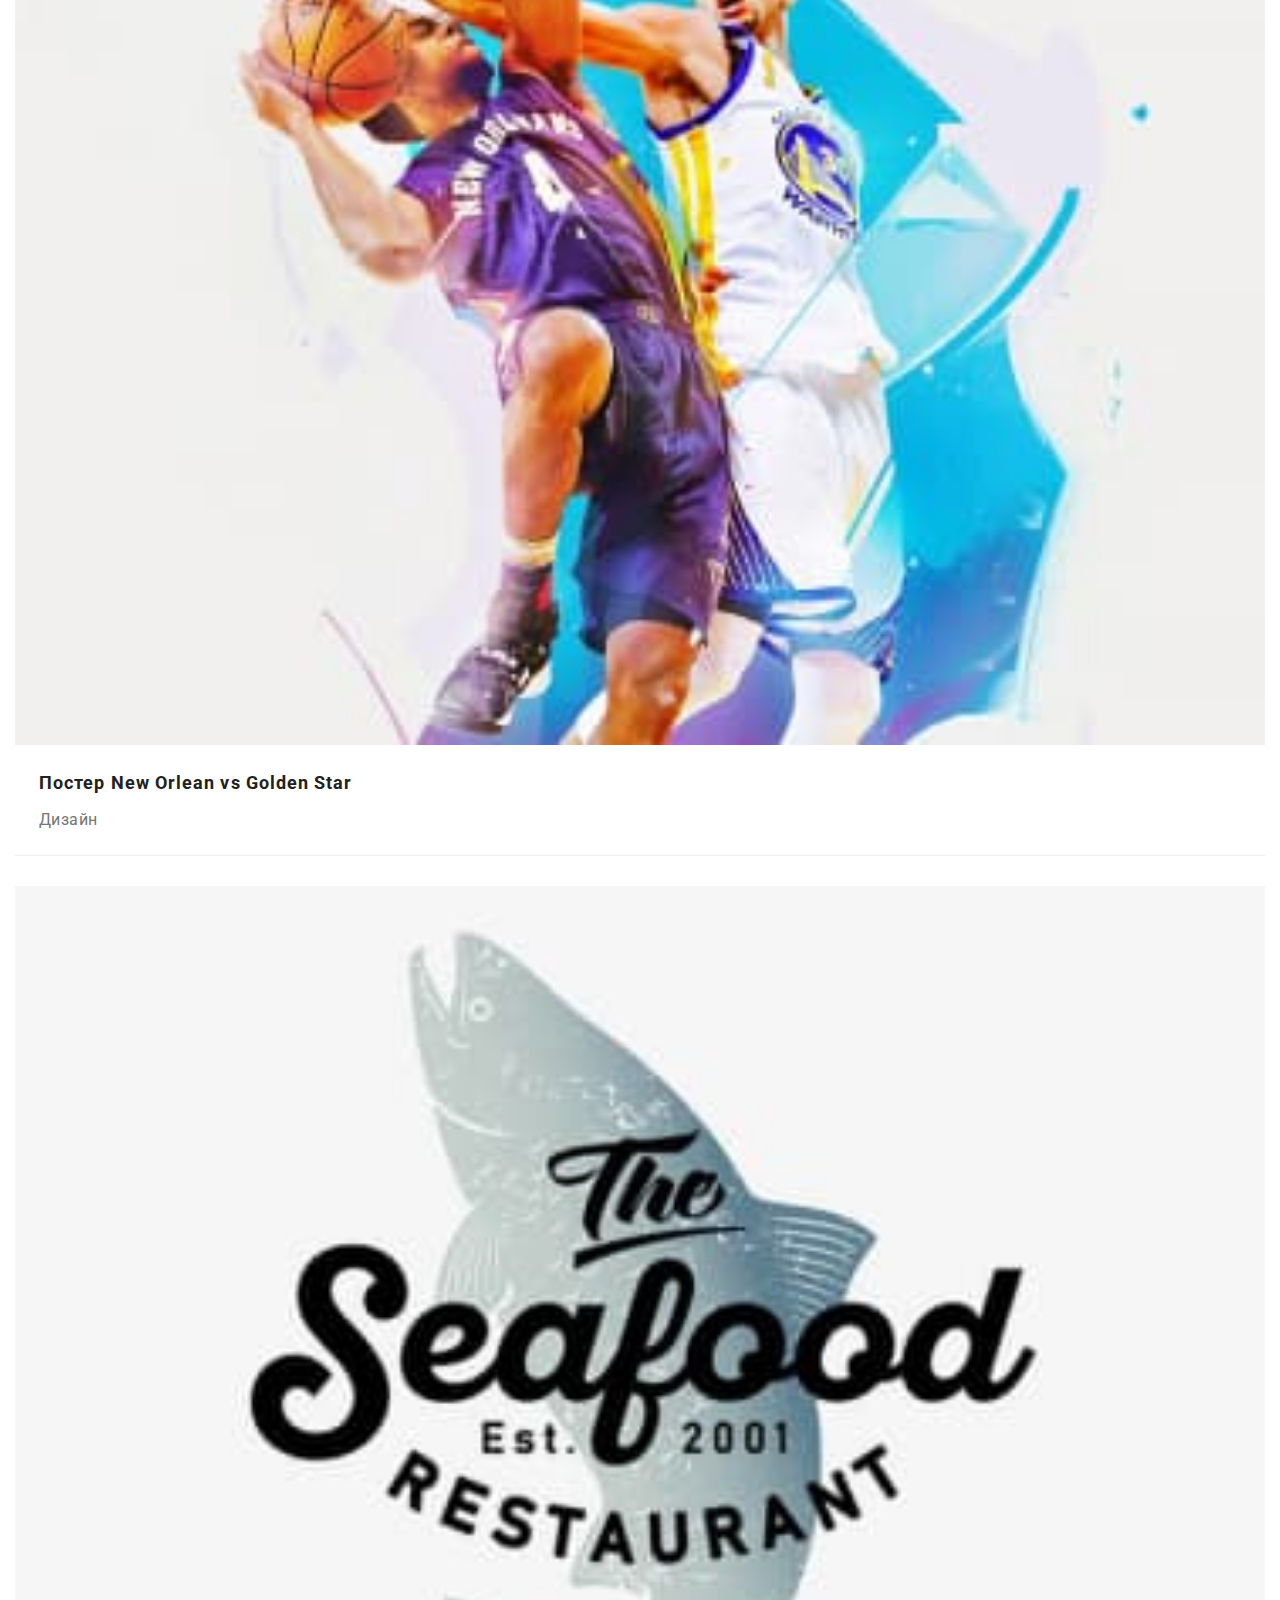
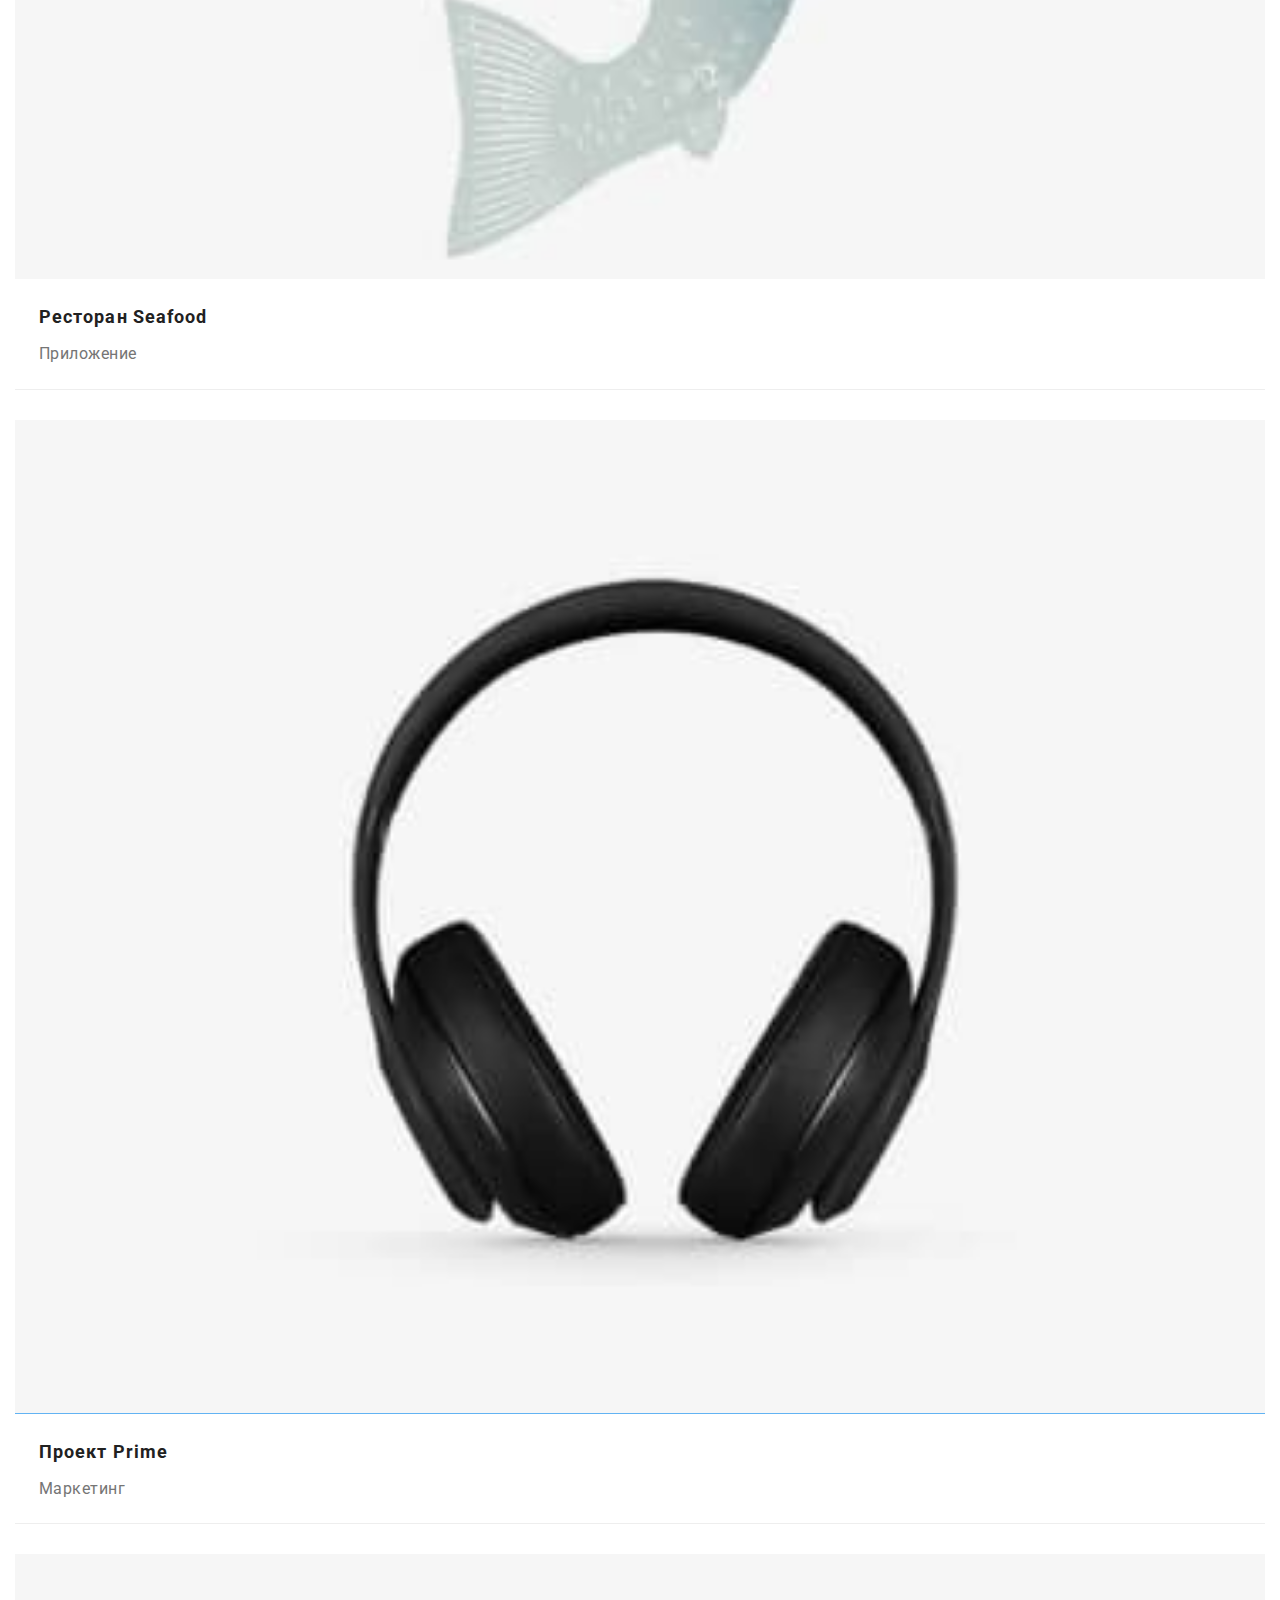
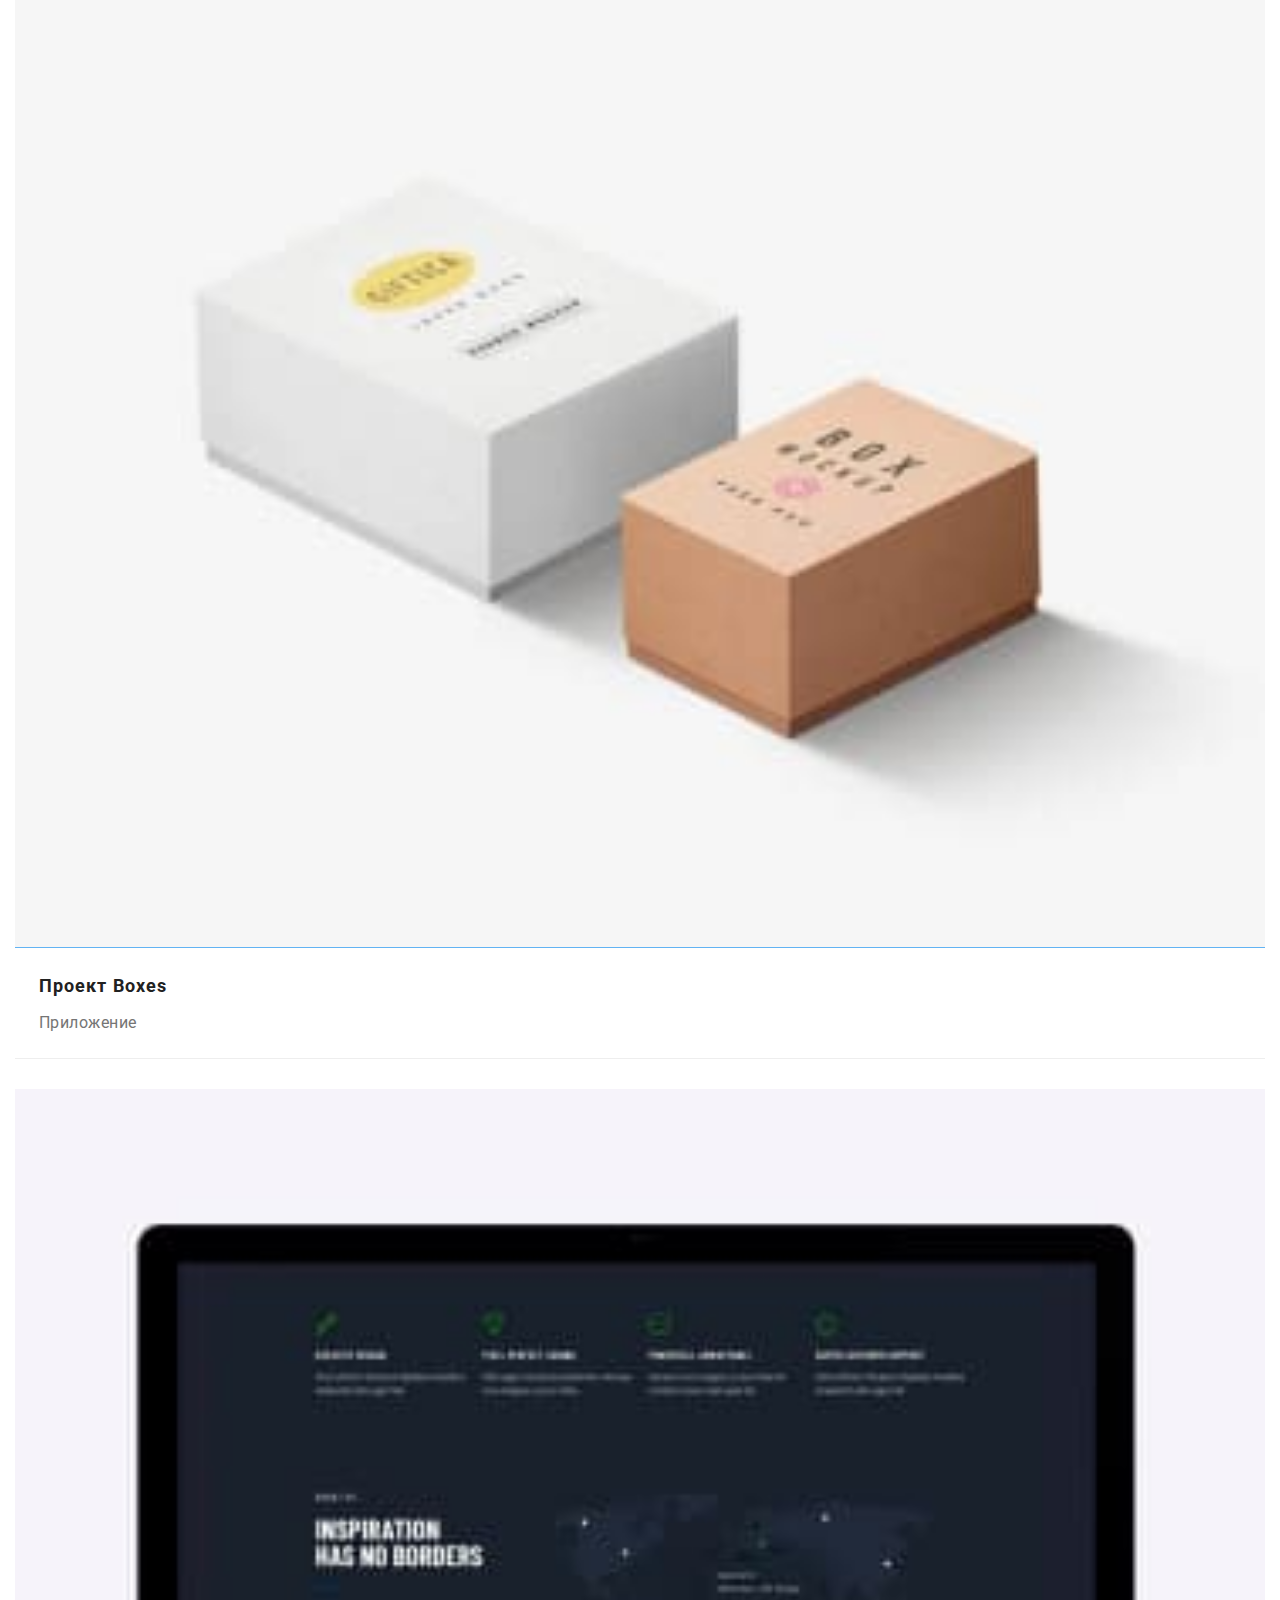
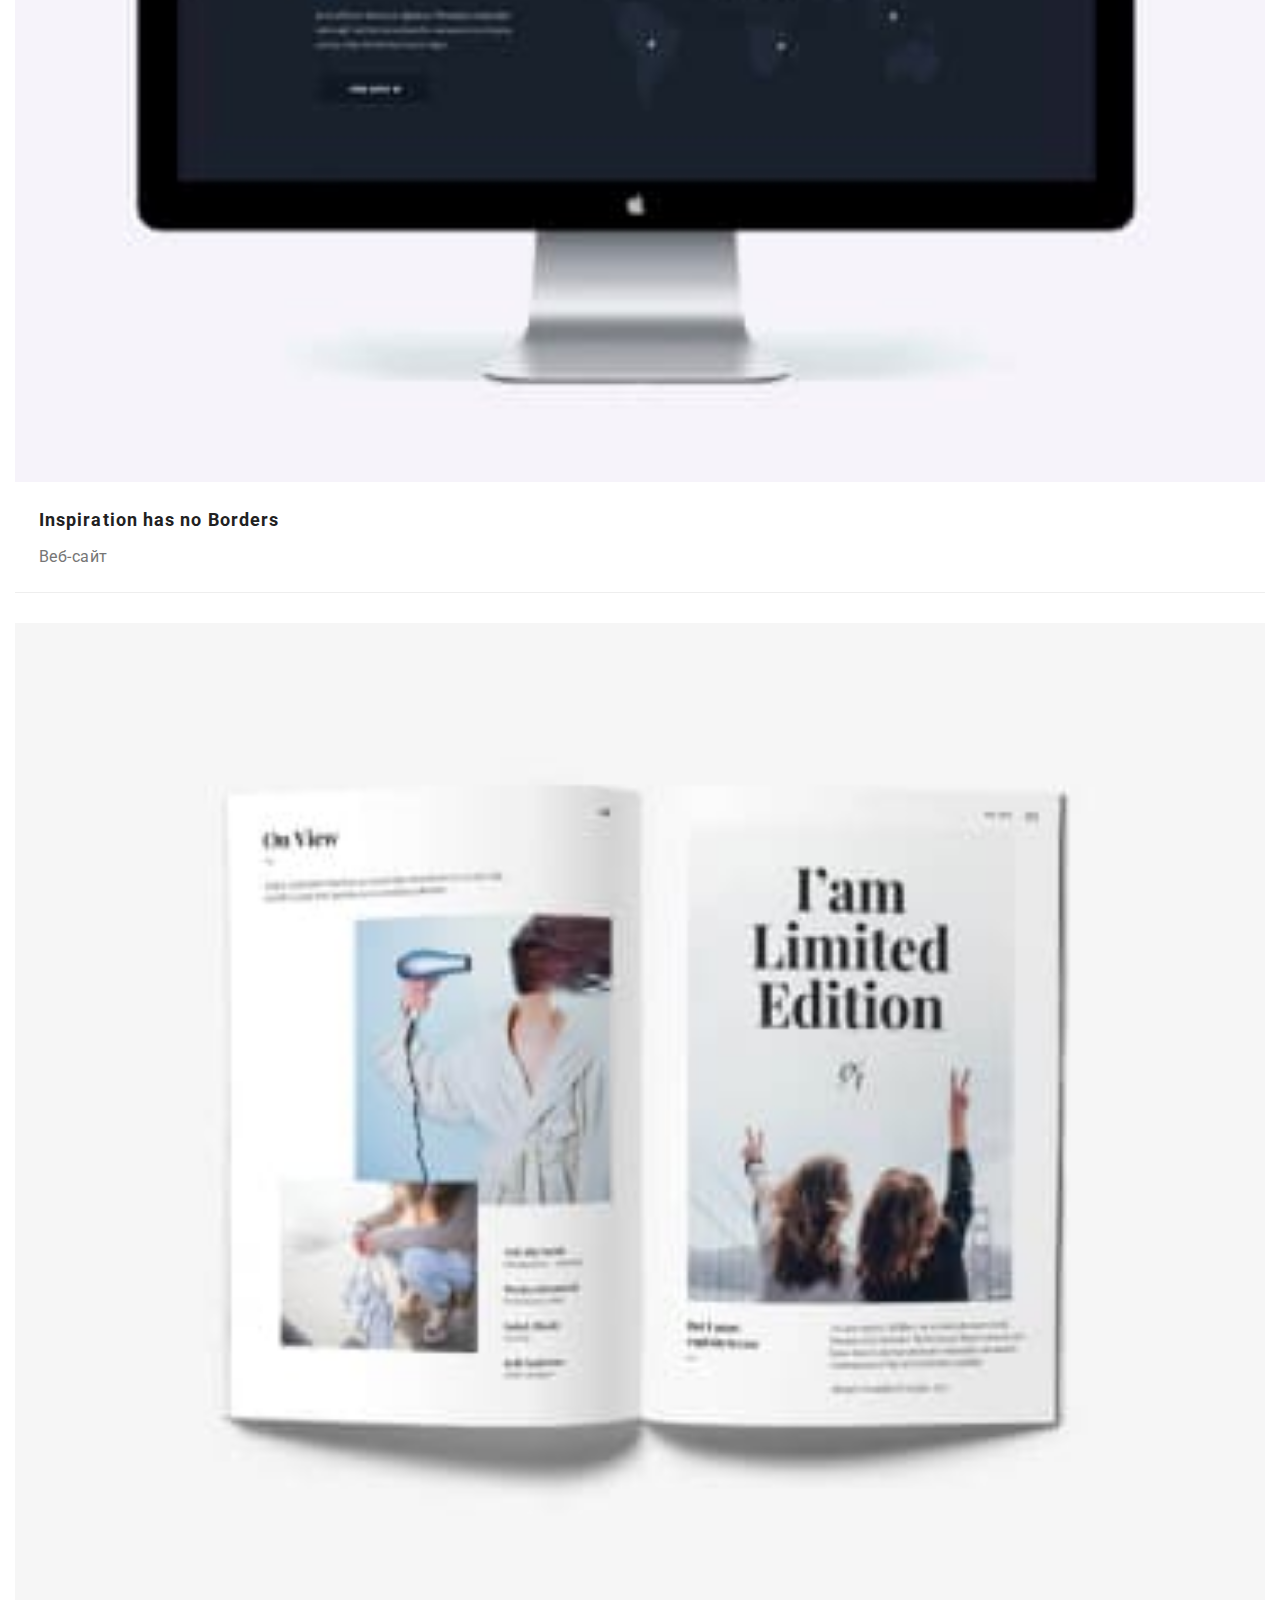
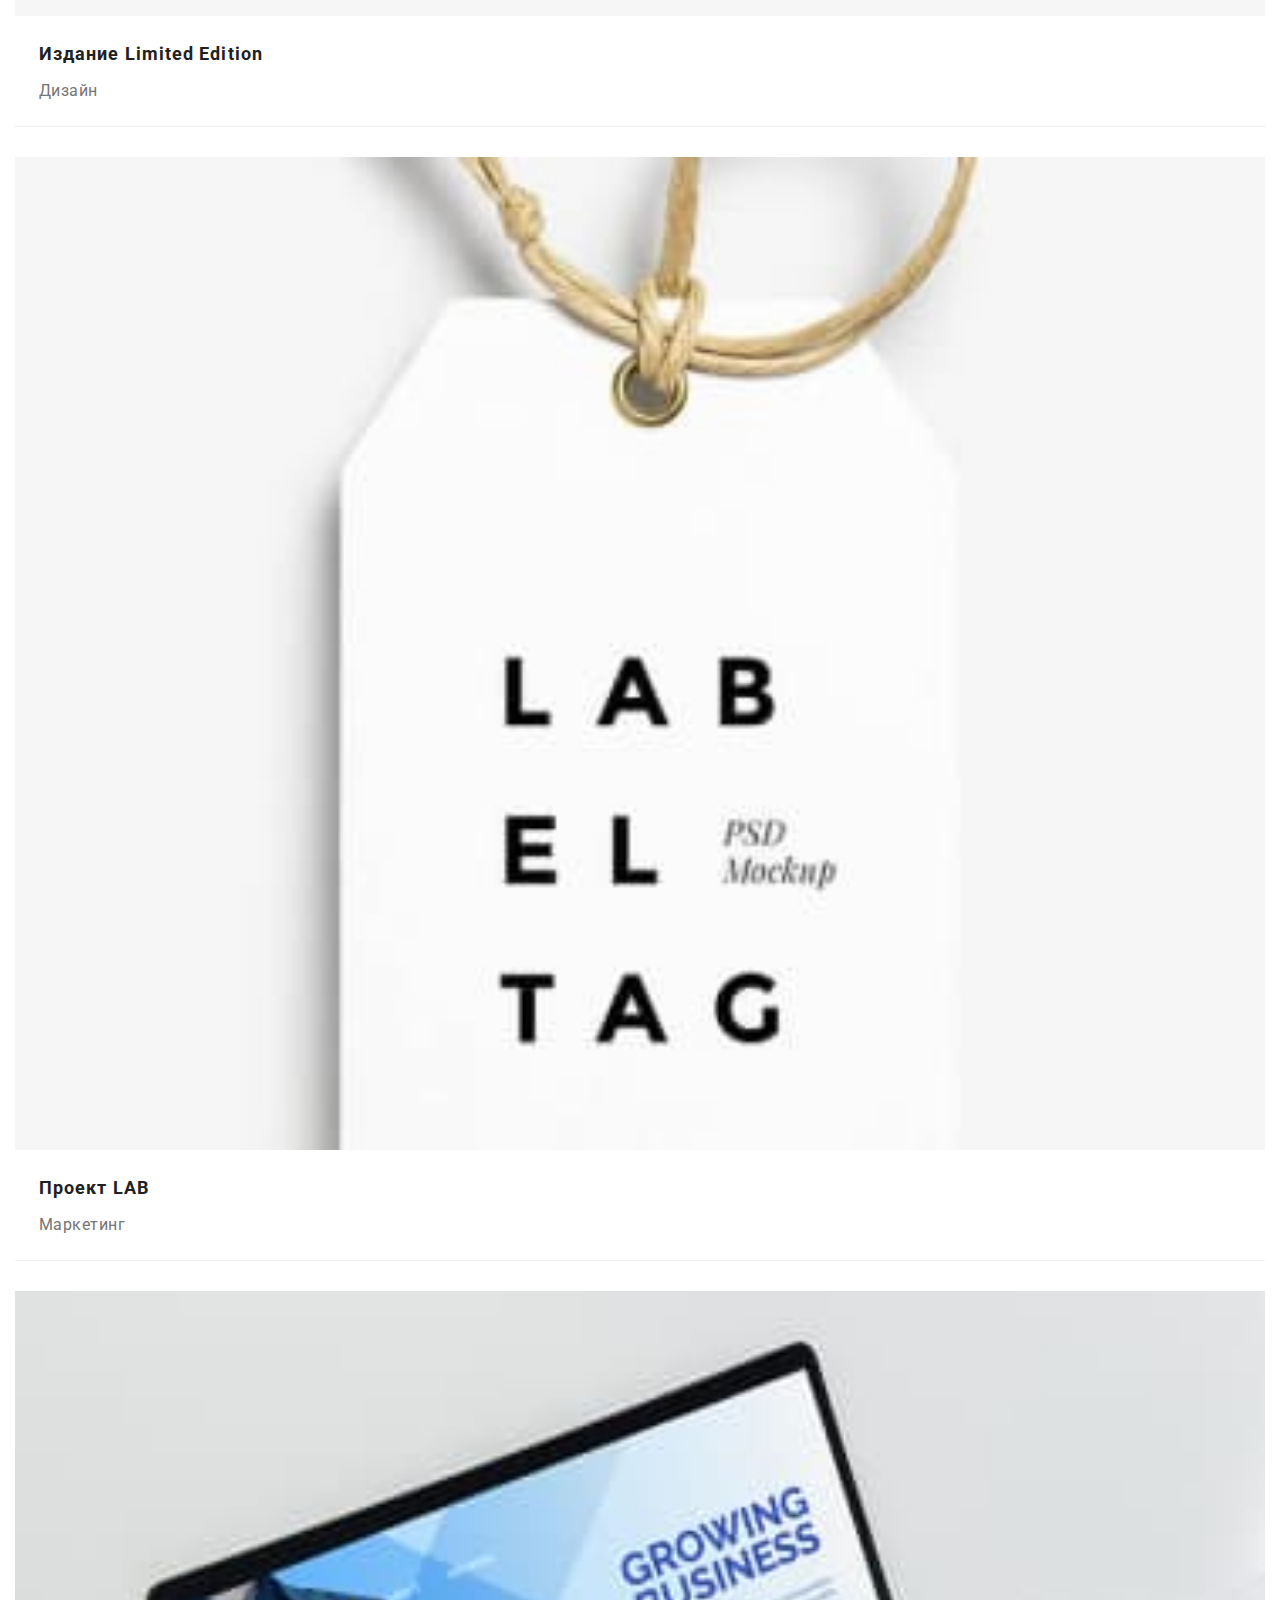
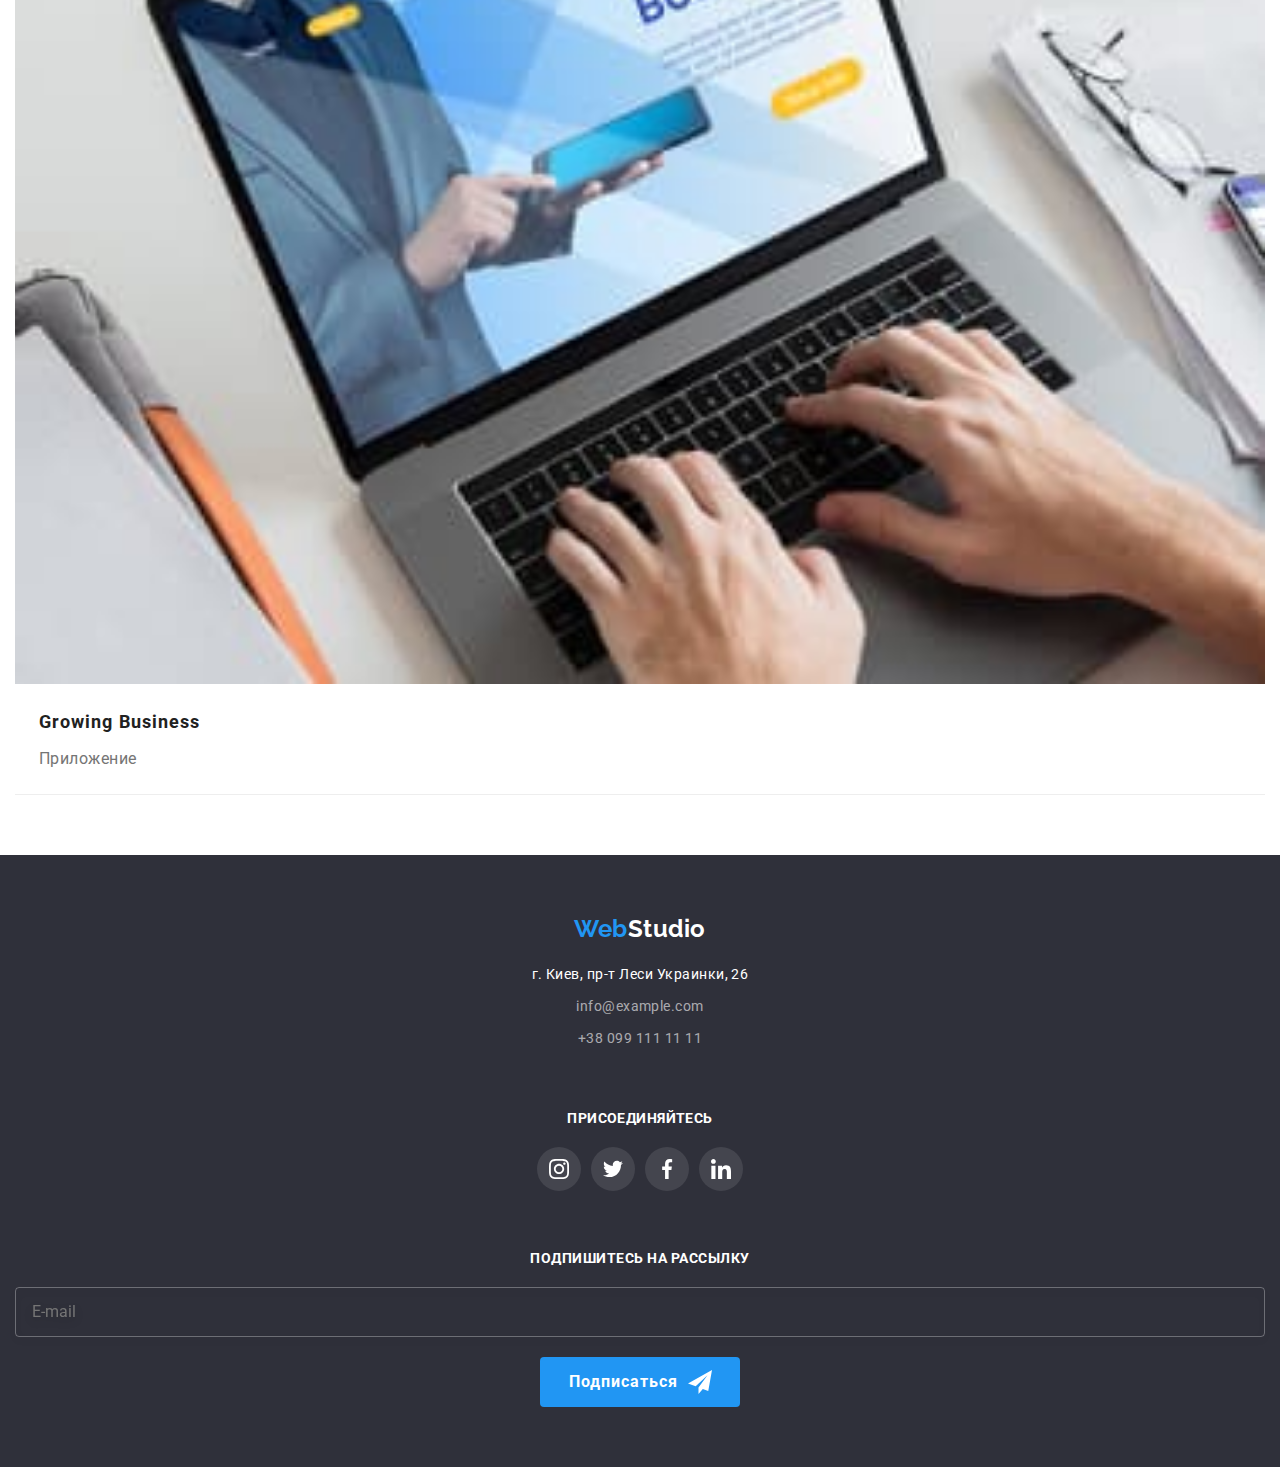
==== commit 175b58b3: "Верстка мобильной версии" ====
--- a/portfolio.html
+++ b/portfolio.html
@@ -7,13 +7,14 @@
     <title>Портфолио</title>
     <link rel="preconnect" href="https://fonts.googleapis.com" />
     <link rel="preconnect" href="https://fonts.gstatic.com" crossorigin />
-    <link href="https://fonts.googleapis.com/css2?family=Raleway:wght@700&family=Roboto:wght@400;500;700;900&display=swap"
-      rel="stylesheet" />
+    <link
+      href="https://fonts.googleapis.com/css2?family=Raleway:wght@700&family=Roboto:wght@400;500;700;900&display=swap"
+      rel="stylesheet"
+    />
     <link
       rel="stylesheet"
       href="https://cdnjs.cloudflare.com/ajax/libs/modern-normalize/1.1.0/modern-normalize.min.css"
     />
-    <!-- <link rel="stylesheet" href="./css/styles.css" /> -->
     <link rel="stylesheet" href="./css/main.min.css" />
   </head>
   <body>
@@ -21,8 +22,8 @@
       <div class="contanier header-content">
         <nav class="navigation">
           <a href="./index.html" class="logo header__logo" lang="en"
-            >Web<span class="logo--black">Studio</span></a
-          >
+            >Web<span class="logo--black">Studio</span>
+          </a>
           <ul class="nav-list list">
             <li class="nav-list__item">
               <a href="./index.html" class="nav-list__link link">Студия</a>
@@ -53,6 +54,59 @@
             </a>
           </li>
         </ul>
+        <button type="button" class="mob-menu-open" data-menu-open>
+          <svg width="24" height="16" class="mob-menu-open__icon">
+            <use href="./images/icons.svg#icon-mob-menu"></use>
+          </svg>
+        </button>
+      </div>
+      <div class="mob-menu is-hidden" data-menu>
+        <div class="contanier__mob-menu">
+          <div class="mob-menu__nav">
+            <ul class="mob-menu-list list">
+              <li class="mob-menu-list__item">
+                <a href="./index.html" class="mob-menu-list__link">Студия</a>
+              </li>
+              <li class="mob-menu-list__item">
+                <a href="./portfolio.html" class="mob-menu-list__link current-mob">Портфолио</a>
+              </li>
+              <li class="mob-menu-list__item">
+                <a href="" class="mob-menu-list__link">Контакты</a>
+              </li>
+            </ul>
+          </div>
+          <div class="mob-menu_сontact-details">
+            <ul class="mob-menu-contacts mob-menu__contacts list">
+              <li class="mob-menu-contacts__item">
+                <a href="tel:+380961111111" class="mob-menu-contacts__tel"> +38 096 111 11 11 </a>
+              </li>
+              <li class="mob-menu-contacts__item">
+                <a href="mailto:info@devstudio.com" class="mob-menu-contacts__mail">
+                  info@devstudio.com
+                </a>
+              </li>
+            </ul>
+            <ul class="mob-social-list list">
+              <li class="mob-social-list__item">
+                <a href="" class="mob-social-list__link">Instagram</a>
+              </li>
+              <li class="mob-social-list__item">
+                <a href="" class="mob-social-list__link">Twitter</a>
+              </li>
+              <li class="mob-social-list__item">
+                <a href="" class="mob-social-list__link">Facebook</a>
+              </li>
+              <li class="mob-social-list__item">
+                <a href="" class="mob-social-list__link">LinkedIn</a>
+              </li>
+            </ul>
+          </div>
+        </div>
+        <button type="button" class="mob-menu-close" data-menu-close>
+          <svg width="18" height="18">
+            <use href="./images/icons.svg#icon-mob-close"></use>
+          </svg>
+        </button>
       </div>
     </header>
     <main>
@@ -81,15 +135,42 @@
             <li class="products-list__item">
               <a href="" class="products-list__link">
                 <div class="products-thumb">
-                  <img
+                  <picture>
+                    <source
+                      srcset="
+                        ./images/website-technokryak.jpg    1x,
+                        ./images/website-technokryak@2x.jpg 2x
+                      "
+                      media="(min-width: 1200px)"
+                    />
+                    <source
+                      srcset="
+                        ./images/website-technokryak-tab.jpg    1x,
+                        ./images/website-technokryak-tab@2x.jpg 2x
+                      "
+                      media="(min-width: 768px)"
+                    />
+                    <source
+                      srcset="
+                        ./images/website-technokryak-mob.jpg    1x,
+                        ./images/website-technokryak-mob@2x.jpg 2x
+                      "
+                      media="(min-width: 320px)"
+                    />
+                    <img src="./images/website-technokryak.jpg" alt="Страница веб-сайта" />
+                  </picture>
+                  <!-- <img
                     src="./images/website-technokryak.jpg"
                     alt="Страница веб-сайта"
                     width="370"
-                  />
-                  <p class="products-thumb__top-text">
-                    Технокряк это современная площадка распространения коронавируса. Компании
-                    используют эту платформу для цифрового шпионажа и атак на защищённые сервера
-                    конкурентов.
+                  /> -->
+                  <p class="products-thumb__top-text">
+                    Ресурс предлагает комплексные предложения с разным уровнем функционала и
+                    сервисов. Все это позволит посетителю получить исчерпывающие сведения о компании
+                    или частном лице.
+                    <!-- Технокряк это современная площадка распространения коронавируса. Компании
+                    используют эту платформу для цифрового шпионажа и атак на защищённые сервера
+                    конкурентов. -->
                   </p>
                 </div>
                 <div class="products-list__text-content">
@@ -101,11 +182,29 @@
             <li class="products-list__item">
               <a href="" class="products-list__link">
                 <div class="products-thumb">
-                  <img src="./images/design-post.jpg" alt="Блок-шот" width="370" />
-                  <p class="products-thumb__top-text">
-                    Технокряк это современная площадка распространения коронавируса. Компании
-                    используют эту платформу для цифрового шпионажа и атак на защищённые сервера
-                    конкурентов.
+                  <picture>
+                    <source
+                      srcset="./images/design-post.jpg 1x, ./images/design-post@2x.jpg 2x"
+                      media="(min-width: 1200px)"
+                    />
+                    <source
+                      srcset="./images/design-post-tab.jpg 1x, ./images/design-post-tab@2x.jpg 2x"
+                      media="(min-width: 768px)"
+                    />
+                    <source
+                      srcset="./images/design-post-mob.jpg 1x, ./images/design-post-mob@2x.jpg 2x"
+                      media="(min-width: 320px)"
+                    />
+                    <img src="./images/design-post.jpg" alt="Блок-шот" />
+                  </picture>
+                  <!-- <img src="./images/design-post.jpg" alt="Блок-шот" width="370" /> -->
+                  <p class="products-thumb__top-text">
+                    Ресурс предлагает комплексные предложения с разным уровнем функционала и
+                    сервисов. Все это позволит посетителю получить исчерпывающие сведения о компании
+                    или частном лице.
+                    <!-- Технокряк это современная площадка распространения коронавируса. Компании
+                    используют эту платформу для цифрового шпионажа и атак на защищённые сервера
+                    конкурентов. -->
                   </p>
                 </div>
                 <div class="products-list__text-content">
@@ -119,11 +218,38 @@
             <li class="products-list__item">
               <a href="" class="products-list__link">
                 <div class="products-thumb">
-                  <img src="./images/application-seafood.jpg" alt="Лого ресторана" width="370" />
-                  <p class="products-thumb__top-text">
-                    Технокряк это современная площадка распространения коронавируса. Компании
-                    используют эту платформу для цифрового шпионажа и атак на защищённые сервера
-                    конкурентов.
+                  <picture>
+                    <source
+                      srcset="
+                        ./images/application-seafood.jpg    1x,
+                        ./images/application-seafood@2x.jpg 2x
+                      "
+                      media="(min-width: 1200px)"
+                    />
+                    <source
+                      srcset="
+                        ./images/application-seafood-tab.jpg    1x,
+                        ./images/application-seafood-tab@2x.jpg 2x
+                      "
+                      media="(min-width: 768px)"
+                    />
+                    <source
+                      srcset="
+                        ./images/application-seafood-mob.jpg    1x,
+                        ./images/application-seafood-mob@2x.jpg 2x
+                      "
+                      media="(min-width: 320px)"
+                    />
+                    <img src="./images/application-seafood.jpg" alt="Лого ресторана" />
+                  </picture>
+                  <!-- <img src="./images/application-seafood.jpg" alt="Лого ресторана" width="370" /> -->
+                  <p class="products-thumb__top-text">
+                    Ресурс предлагает комплексные предложения с разным уровнем функционала и
+                    сервисов. Все это позволит посетителю получить исчерпывающие сведения о компании
+                    или частном лице.
+                    <!-- Технокряк это современная площадка распространения коронавируса. Компании
+                    используют эту платформу для цифрового шпионажа и атак на защищённые сервера
+                    конкурентов. -->
                   </p>
                 </div>
                 <div class="products-list__text-content">
@@ -135,11 +261,38 @@
             <li class="products-list__item">
               <a href="" class="products-list__link">
                 <div class="products-thumb">
-                  <img src="./images/marketing-project-prime.jpg" alt="Наушники" width="370" />
-                  <p class="products-thumb__top-text">
-                    Технокряк это современная площадка распространения коронавируса. Компании
-                    используют эту платформу для цифрового шпионажа и атак на защищённые сервера
-                    конкурентов.
+                  <picture>
+                    <source
+                      srcset="
+                        ./images/marketing-project-prime.jpg    1x,
+                        ./images/marketing-project-prime@2x.jpg 2x
+                      "
+                      media="(min-width: 1200px)"
+                    />
+                    <source
+                      srcset="
+                        ./images/marketing-project-prime-tab.jpg    1x,
+                        ./images/marketing-project-prime-tab@2x.jpg 2x
+                      "
+                      media="(min-width: 768px)"
+                    />
+                    <source
+                      srcset="
+                        ./images/marketing-project-prime-mob.jpg    1x,
+                        ./images/marketing-project-prime-mob@2x.jpg 2x
+                      "
+                      media="(min-width: 320px)"
+                    />
+                    <img src="./images/marketing-project-prime.jpg" alt="Наушники" />
+                  </picture>
+                  <!-- <img src="./images/marketing-project-prime.jpg" alt="Наушники" width="370" /> -->
+                  <p class="products-thumb__top-text">
+                    Ресурс предлагает комплексные предложения с разным уровнем функционала и
+                    сервисов. Все это позволит посетителю получить исчерпывающие сведения о компании
+                    или частном лице.
+                    <!-- Технокряк это современная площадка распространения коронавируса. Компании
+                    используют эту платформу для цифрового шпионажа и атак на защищённые сервера
+                    конкурентов. -->
                   </p>
                 </div>
                 <div class="products-list__text-content">
@@ -151,11 +304,38 @@
             <li class="products-list__item">
               <a href="" class="products-list__link">
                 <div class="products-thumb">
-                  <img src="./images/application-project-boxes.jpg" alt="Две коробки" width="370" />
-                  <p class="products-thumb__top-text">
-                    Технокряк это современная площадка распространения коронавируса. Компании
-                    используют эту платформу для цифрового шпионажа и атак на защищённые сервера
-                    конкурентов.
+                  <picture>
+                    <source
+                      srcset="
+                        ./images/application-project-boxes.jpg    1x,
+                        ./images/application-project-boxes@2x.jpg 2x
+                      "
+                      media="(min-width: 1200px)"
+                    />
+                    <source
+                      srcset="
+                        ./images/application-project-boxes-tab.jpg    1x,
+                        ./images/application-project-boxes-tab@2x.jpg 2x
+                      "
+                      media="(min-width: 768px)"
+                    />
+                    <source
+                      srcset="
+                        ./images/application-project-boxes-mob.jpg    1x,
+                        ./images/application-project-boxes-mob@2x.jpg 2x
+                      "
+                      media="(min-width: 320px)"
+                    />
+                    <img src="./images/application-project-boxes.jpg" alt="Две коробки" />
+                  </picture>
+                  <!-- <img src="./images/application-project-boxes.jpg" alt="Две коробки" width="370" /> -->
+                  <p class="products-thumb__top-text">
+                    Ресурс предлагает комплексные предложения с разным уровнем функционала и
+                    сервисов. Все это позволит посетителю получить исчерпывающие сведения о компании
+                    или частном лице.
+                    <!-- Технокряк это современная площадка распространения коронавируса. Компании
+                    используют эту платформу для цифрового шпионажа и атак на защищённые сервера
+                    конкурентов. -->
                   </p>
                 </div>
                 <div class="products-list__text-content">
@@ -167,15 +347,38 @@
             <li class="products-list__item">
               <a href="" class="products-list__link">
                 <div class="products-thumb">
-                  <img
-                    src="./images/website-inspiration.jpg"
-                    alt="Страница веб-сайта"
-                    width="370"
-                  />
-                  <p class="products-thumb__top-text">
-                    Технокряк это современная площадка распространения коронавируса. Компании
-                    используют эту платформу для цифрового шпионажа и атак на защищённые сервера
-                    конкурентов.
+                  <picture>
+                    <source
+                      srcset="
+                        ./images/website-inspiration.jpg    1x,
+                        ./images/website-inspiration@2x.jpg 2x
+                      "
+                      media="(min-width: 1200px)"
+                    />
+                    <source
+                      srcset="
+                        ./images/website-inspiration-tab.jpg    1x,
+                        ./images/website-inspiration-tab@2x.jpg 2x
+                      "
+                      media="(min-width: 768px)"
+                    />
+                    <source
+                      srcset="
+                        ./images/website-inspiration-mob.jpg    1x,
+                        ./images/website-inspiration-mob@2x.jpg 2x
+                      "
+                      media="(min-width: 320px)"
+                    />
+                    <img src="./images/website-inspiration.jpg" alt="Страница веб-сайта" />
+                  </picture>
+                  <!-- <img src="./images/website-inspiration.jpg" alt="Страница веб-сайта" width="370"/> -->
+                  <p class="products-thumb__top-text">
+                    Ресурс предлагает комплексные предложения с разным уровнем функционала и
+                    сервисов. Все это позволит посетителю получить исчерпывающие сведения о компании
+                    или частном лице.
+                    <!-- Технокряк это современная площадка распространения коронавируса. Компании
+                    используют эту платформу для цифрового шпионажа и атак на защищённые сервера
+                    конкурентов. -->
                   </p>
                 </div>
                 <div class="products-list__text-content">
@@ -187,11 +390,38 @@
             <li class="products-list__item">
               <a href="" class="products-list__link">
                 <div class="products-thumb">
-                  <img src="./images/design-limited-edition.jpg" alt="Страницы книги" width="370" />
-                  <p class="products-thumb__top-text">
-                    Технокряк это современная площадка распространения коронавируса. Компании
-                    используют эту платформу для цифрового шпионажа и атак на защищённые сервера
-                    конкурентов.
+                  <picture>
+                    <source
+                      srcset="
+                        ./images/design-limited-edition.jpg    1x,
+                        ./images/design-limited-edition@2x.jpg 2x
+                      "
+                      media="(min-width: 1200px)"
+                    />
+                    <source
+                      srcset="
+                        ./images/design-limited-edition-tab.jpg    1x,
+                        ./images/design-limited-edition-tab@2x.jpg 2x
+                      "
+                      media="(min-width: 768px)"
+                    />
+                    <source
+                      srcset="
+                        ./images/design-limited-edition-mob.jpg    1x,
+                        ./images/design-limited-edition-mob@2x.jpg 2x
+                      "
+                      media="(min-width: 320px)"
+                    />
+                    <img src="./images/design-limited-edition.jpg" alt="Страницы книги" />
+                  </picture>
+                  <!-- <img src="./images/design-limited-edition.jpg" alt="Страницы книги" width="370" /> -->
+                  <p class="products-thumb__top-text">
+                    Ресурс предлагает комплексные предложения с разным уровнем функционала и
+                    сервисов. Все это позволит посетителю получить исчерпывающие сведения о компании
+                    или частном лице.
+                    <!-- Технокряк это современная площадка распространения коронавируса. Компании
+                    используют эту платформу для цифрового шпионажа и атак на защищённые сервера
+                    конкурентов. -->
                   </p>
                 </div>
                 <div class="products-list__text-content">
@@ -205,11 +435,38 @@
             <li class="products-list__item">
               <a href="" class="products-list__link">
                 <div class="products-thumb">
-                  <img src="./images/marketing-project-lab.jpg" alt="Ярлык" width="370" />
-                  <p class="products-thumb__top-text">
-                    Технокряк это современная площадка распространения коронавируса. Компании
-                    используют эту платформу для цифрового шпионажа и атак на защищённые сервера
-                    конкурентов.
+                  <picture>
+                    <source
+                      srcset="
+                        ./images/marketing-project-lab.jpg    1x,
+                        ./images/marketing-project-lab@2x.jpg 2x
+                      "
+                      media="(min-width: 1200px)"
+                    />
+                    <source
+                      srcset="
+                        ./images/marketing-project-lab-tab.jpg    1x,
+                        ./images/marketing-project-lab-tab@2x.jpg 2x
+                      "
+                      media="(min-width: 768px)"
+                    />
+                    <source
+                      srcset="
+                        ./images/marketing-project-lab-mob.jpg    1x,
+                        ./images/marketing-project-lab-mob@2x.jpg 2x
+                      "
+                      media="(min-width: 320px)"
+                    />
+                    <img src="./images/marketing-project-lab.jpg" alt="Ярлык" />
+                  </picture>
+                  <!-- <img src="./images/marketing-project-lab.jpg" alt="Ярлык" width="370" /> -->
+                  <p class="products-thumb__top-text">
+                    Ресурс предлагает комплексные предложения с разным уровнем функционала и
+                    сервисов. Все это позволит посетителю получить исчерпывающие сведения о компании
+                    или частном лице.
+                    <!-- Технокряк это современная площадка распространения коронавируса. Компании
+                    используют эту платформу для цифрового шпионажа и атак на защищённые сервера
+                    конкурентов. -->
                   </p>
                 </div>
                 <div class="products-list__text-content">
@@ -221,15 +478,42 @@
             <li class="products-list__item">
               <a href="" class="products-list__link">
                 <div class="products-thumb">
-                  <img
+                  <picture>
+                    <source
+                      srcset="
+                        ./images/application-growing-business.jpg    1x,
+                        ./images/application-growing-business@2x.jpg 2x
+                      "
+                      media="(min-width: 1200px)"
+                    />
+                    <source
+                      srcset="
+                        ./images/application-growing-business-tab.jpg    1x,
+                        ./images/application-growing-business-tab@2x.jpg 2x
+                      "
+                      media="(min-width: 768px)"
+                    />
+                    <source
+                      srcset="
+                        ./images/application-growing-business-mob.jpg    1x,
+                        ./images/application-growing-business-mob@2x.jpg 2x
+                      "
+                      media="(min-width: 320px)"
+                    />
+                    <img src="./images/application-growing-business.jpg" alt="Ярлык" />
+                  </picture>
+                  <!-- <img
                     src="./images/application-growing-business.jpg"
                     alt="Страница на экране ноутбука"
                     width="370"
-                  />
-                  <p class="products-thumb__top-text">
-                    Технокряк это современная площадка распространения коронавируса. Компании
-                    используют эту платформу для цифрового шпионажа и атак на защищённые сервера
-                    конкурентов.
+                  /> -->
+                  <p class="products-thumb__top-text">
+                    Ресурс предлагает комплексные предложения с разным уровнем функционала и
+                    сервисов. Все это позволит посетителю получить исчерпывающие сведения о компании
+                    или частном лице.
+                    <!-- Технокряк это современная площадка распространения коронавируса. Компании
+                    используют эту платформу для цифрового шпионажа и атак на защищённые сервера
+                    конкурентов. -->
                   </p>
                 </div>
                 <div class="products-list__text-content">
@@ -245,17 +529,24 @@
     <footer class="footer">
       <div class="footer-content contanier">
         <div class="footer-content__address">
-          <a href="./index.html" class="logo footer-content__logo" lang="en">Web<span class="logo--white">Studio</span>
+          <a href="./index.html" class="logo footer-content__logo" lang="en"
+            >Web<span class="logo--white">Studio</span>
           </a>
           <address class="address">
             <ul class="address-list list">
               <li class="address-list__item">
-                <a href="https://goo.gl/maps/TxTMKxAQMS6T1ihJ8" target="_blank" rel="nofollow noreferrer "
-                  class="address-list__map link">г. Киев, пр-т Леси Украинки, 26
+                <a
+                  href="https://goo.gl/maps/TxTMKxAQMS6T1ihJ8"
+                  target="_blank"
+                  rel="nofollow noreferrer "
+                  class="address-list__map link"
+                  >г. Киев, пр-т Леси Украинки, 26
                 </a>
               </li>
               <li class="address-list__item">
-                <a href="mailto:info@example.com" class="address-list__contact link">info@example.com</a>
+                <a href="mailto:info@example.com" class="address-list__contact link"
+                  >info@example.com</a
+                >
               </li>
               <li class="address-list__item">
                 <a href="tel:+380991111111" class="address-list__contact link">+38 099 111 11 11</a>
@@ -302,14 +593,21 @@
         </div>
         <form class="footer-form" autocomplete="off">
           <b class="footer-form__text">Подпишитесь на рассылку</b>
-          <input type="email" name="email" placeholder="E-mail" class="footer-form__input form-reset-input">
+          <input
+            type="email"
+            name="email"
+            placeholder="E-mail"
+            class="footer-form__input form-reset-input"
+          />
           <button type="submit" class="footer-form__btn button">
             <svg width="24" height="24" class="footer-form__icon">
               <use href="./images/icons.svg#icon-send"></use>
-            </svg>Подписаться
+            </svg>
+            Подписаться
           </button>
         </form>
       </div>
     </footer>
+    <script src="./js/mobile-menu.js"></script>
   </body>
 </html>
--- a/css/main.min.css
+++ b/css/main.min.css
@@ -1,2 +1,2 @@
-:root{--primary-text-color: #212121;--secondary-text-color: #757575;--logo-text-color: #2196f3;--logo-black: #000000;--logo-white: #ffffff;--hero-text-color: #ffffff;--addresse-text-color: #ffffff;--footer-text-color: rgba(255, 255, 255, 0.6);--accent-text-color: #ffffff;--primary-bg-color: #e5e5e5;--secondary-bg-color: #2f303a;--header-bg-color: #ffffff;--accent-color: #2196f3;--additional-bg-color: #f5f4fa;--white-bg-color: #ffffff;--product-card-bg-color: #ffffff;--accent-hero-btn-bg-color: #188ce8;--accent-icon-bg-color: #2196f3;--primary-icon-fill: #afb1b8;--accent-icon-fill: #ffffff;--modal-bg-color: #ffffff}h1,h2,h3,h4,h5,h6,p{margin-top:0;margin-bottom:0}img{display:block;width:100%;height:auto}.form-reset-input{background-color:transparent;border:none;outline:none}body{background-color:var(--white-bg-color);color:var(--primary-text-color);font-family:Roboto, sans-serif;letter-spacing:0.03em}a{color:var(--primary-text-color);text-decoration:none}p{color:var(--secondary-text-color)}.list{padding:0;margin:0;list-style:none}.link{padding-top:5px;padding-bottom:5px;transition-property:color, background-color, box-shadow, border-color, transform, fill;transition-duration:250ms;transition-timing-function:cubic-bezier(0.4, 0, 0.2, 1)}.link:focus,.link:hover{color:var(--accent-color)}.title{font-weight:700;font-size:36px;line-height:1.17;text-align:center}.visually-hidden{position:absolute;white-space:nowrap;width:1px;height:1px;overflow:hidden;border:0;padding:0;clip:rect(0 0 0 0);clip-path:inset(50%);margin:-1px}.is-hidden{opacity:0;pointer-events:none;visibility:hidden}.developers-list__name,.developers-list__position{font-size:16px;line-height:1.19;text-align:center}.contanier{width:1200px;margin-left:auto;margin-right:auto;padding-left:15px;padding-right:15px}.logo{color:var(--logo-text-color);font-family:Raleway, sans-serif;font-weight:700;font-size:26px;line-height:1.15}.button{border-color:transparent;border-radius:4px;cursor:pointer;background-color:var(--accent-color);color:var(--accent-text-color);font-weight:700;font-size:16px;line-height:1.87;letter-spacing:0.06em;font-family:inherit;text-align:center;transition-property:color, background-color, box-shadow, border-color, transform, fill;transition-duration:250ms;transition-timing-function:cubic-bezier(0.4, 0, 0.2, 1)}.button:hover,.button:focus{background-color:var(--accent-hero-btn-bg-color);box-shadow:0px 4px 4px rgba(0,0,0,0.15)}.hero__button{padding:10px 32px}.footer-form__btn{position:relative;padding:8px 60px 8px 27px}.form-modal__close-btn{position:absolute;top:8px;right:8px;align-items:center;justify-content:center;display:flex;width:30px;height:30px;border-radius:50%;border:1px solid rgba(0,0,0,0.1);background-color:transparent;padding:0;cursor:pointer;transition-property:color, background-color, box-shadow, border-color, transform, fill;transition-duration:250ms;transition-timing-function:cubic-bezier(0.4, 0, 0.2, 1)}.form-modal__close-btn:hover,.form-modal__close-btn:focus{fill:var(--accent-color);box-shadow:0px 1px 3px rgba(0,0,0,0.12),0px 1px 1px rgba(0,0,0,0.14),0px 2px 1px rgba(0,0,0,0.2)}.form-modal__send-btn{padding:10px 55px 10px 56px;margin-top:30px}.filters-list__btn{padding:6px 22px;font-weight:500;line-height:1.62;letter-spacing:0.03em;background-color:var(--additional-bg-color);color:var(--primary-text-color)}.filters-list__btn:hover,.filters-list__btn:focus{background-color:var(--accent-color);color:var(--accent-text-color);box-shadow:0px 3px 1px rgba(0,0,0,0.1),0px 1px 2px rgba(0,0,0,0.08),0px 2px 2px rgba(0,0,0,0.12)}.social-list{display:flex}.social-list--center{justify-content:center}.social-list__item+.social-list__item{margin-left:10px}.social-list__icon{align-items:center;justify-content:center;display:flex;width:44px;height:44px;border-radius:50%;color:var(--primary-icon-fill);fill:currentColor;transition-property:color, background-color, box-shadow, border-color, transform, fill;transition-duration:250ms;transition-timing-function:cubic-bezier(0.4, 0, 0.2, 1)}.social-list__icon:hover,.social-list__icon:focus{background-color:var(--accent-icon-bg-color);color:var(--accent-icon-fill)}.social-list__icon--white-fill{background-color:rgba(255,255,255,0.1);color:var(--accent-icon-fill)}.backdrop{width:100vw;height:100vh;position:fixed;top:0;background-color:rgba(0,0,0,0.2);transition:opacity 700ms, visibility 700ms}.backdrop.is-hidden .modal{transform:rotate(180deg)}.modal{position:absolute;top:50%;left:50%;transform:translate(-50%, -50%);min-width:528px;min-height:581px;background-color:var(--modal-bg-color);box-shadow:0px 1px 3px rgba(124,122,122,0.12),0px 1px 1px rgba(0,0,0,0.14),0px 2px 1px rgba(0,0,0,0.2);border-radius:4px;transition:transform 700ms;padding:40px}.form-modal{align-items:center;display:flex;flex-direction:column}.form-modal__title{font-weight:700;font-size:20px;line-height:1.15;color:var(--primary-text-color);margin-bottom:30px}.form-modal__field{position:relative;width:100%}.form-modal__field+.form-modal__field{margin-top:28px}.form-modal__field-textarea{margin-bottom:20px}.form-modal__label{position:absolute;top:-4px;left:0;transform:translateY(-100%);font-weight:400;font-size:12px;line-height:1.17;letter-spacing:0.01em;color:var(--secondary-text-color)}.form-modal__input,.form-modal__textarea{width:100%;border:1px solid rgba(33,33,33,0.2);border-radius:4px;transition-property:color, background-color, box-shadow, border-color, transform, fill;transition-duration:250ms;transition-timing-function:cubic-bezier(0.4, 0, 0.2, 1)}.form-modal__input{height:40px;padding:9px 10px 9px 40px}.form-modal__input:focus-within,.form-modal__textarea:focus-within{border-color:var(--accent-color);box-shadow:0px 1px 3px rgba(0,0,0,0.12),0px 1px 1px rgba(0,0,0,0.14),0px 2px 1px rgba(0,0,0,0.2)}.form-modal__icon{position:absolute;top:50%;left:12px;transform:translateY(-50%)}.form-modal__input:focus-within+.form-modal__icon{fill:var(--accent-color)}.form-modal__textarea{resize:none;height:96px;padding:12px 14px}.form-modal__textarea:placeholder-shown{font-size:12px;line-height:1.17;letter-spacing:0.01em;color:rgba(117,117,117,0.5)}.form-modal__checkbox{align-items:center;display:flex;font-weight:400;font-size:14px;line-height:1.71;color:var(--secondary-text-color)}.form-modal__castom-check{align-items:center;justify-content:center;display:flex;width:16px;height:15px;border:2px solid #212121;border-radius:2px;fill:transparent;margin-right:8px}.form-modal__checkbox-input:checked+.form-modal__castom-check{background-color:var(--accent-icon-bg-color);fill:var(--accent-icon-fill);border:var(--accent-icon-bg-color)}.form-modal__policy-link{text-decoration:underline;color:var(--accent-color)}.header{background-color:var(--header-bg-color);padding-top:24px;padding-bottom:24px;border-bottom:1px solid #ececec}.header-content,.navigation{align-items:center;display:flex}.header__logo{margin-right:93px}.logo--black{color:var(--logo-black)}.nav-list,.header-contacts{font-weight:500;font-size:14px;line-height:1.14;letter-spacing:0.02em;align-items:center;display:flex}.nav-list__item{position:relative}.nav-list__item:not(:last-child){margin-right:50px}.header__contacts{margin-left:auto}.header-contacts__item{align-items:center}.header-contacts__item:not(:last-child){margin-right:50px}.header-contacts__contact{color:var(--secondary-text-color);align-items:center;display:flex}.header-contacts__icon{margin-right:10px;fill:currentColor}.current{color:var(--accent-color)}.current::after{position:absolute;content:'';top:44px;left:0;width:100%;height:4px;background-color:var(--accent-color);border-radius:2px;cursor:auto}.hero{padding-top:200px;padding-bottom:200px;text-align:center;background-image:linear-gradient(rgba(47,48,58,0.4), rgba(47,48,58,0.4)),url(../images/hero-bg.jpg);background-color:var(--secondary-bg-color);color:var(--hero-text-color);max-width:1600px}.hero--margin-auto{margin-right:auto;margin-left:auto}.hero__title{margin-right:auto;margin-left:auto;margin-bottom:30px;width:696px;font-weight:900;font-size:44px;line-height:1.36;letter-spacing:0.06em;text-transform:uppercase}.peculiarities{padding-top:94px;padding-bottom:94px}.peculiarities-list{display:flex}.peculiarities-list__item{width:calc((100% - 90px) / 4);margin-right:30px}.peculiarities-list__item:nth-child(4n){margin-right:0}.peculiarities-list__icon{justify-content:center;display:flex;width:100%;padding-top:25px;padding-bottom:25px;margin-bottom:30px;border-radius:4px;background-color:var(--additional-bg-color)}.peculiarities-list__title{margin-bottom:10px;font-weight:700;font-size:14px;line-height:1.14;text-transform:uppercase}.peculiarities-list__text{font-size:14px;line-height:1.71}.working{padding-bottom:94px}.working__title{margin-bottom:50px}.working-list{display:flex}.working-list__item{position:relative;width:calc((100% - 60px) / 3);margin-right:30px}.working-list__item:nth-child(3n){margin-right:0}.working-list__top-title{align-items:center;justify-content:center;display:flex;position:absolute;bottom:0;left:0;width:100%;background-color:rgba(47,48,58,0.8);color:var(--accent-text-color);padding-top:27px;padding-bottom:27px;font-weight:700;font-size:14px;line-height:1.14;text-transform:uppercase}.developers{background-color:var(--additional-bg-color);padding-top:94px;padding-bottom:94px}.developers__title{margin-bottom:50px}.developers-list{display:flex}.developers-list__item{width:calc((100% - 90px) / 4);margin-right:30px;background-color:var(--white-bg-color);box-shadow:0px 1px 3px rgba(0,0,0,0.12),0px 1px 1px rgba(0,0,0,0.14),0px 2px 1px rgba(0,0,0,0.2);border-top-left-radius:0px;border-top-right-radius:0px;border-bottom-right-radius:4px;border-bottom-left-radius:4px}.developers-list__item:nth-child(4n){margin-right:0}.developers-list__emploees-content{padding-top:30px;padding-bottom:30px}.developers-list__name{font-weight:500;margin-bottom:10px}.developers-list__position{margin-bottom:16px}.clients{padding-top:94px;padding-bottom:94px}.clients__title{margin-bottom:50px}.clients-list{display:flex}.clients-list__item{width:calc((100% - 150px) / 6);margin-right:30px}.clients-list__item:last-child{margin-right:0}.clients-list__link{justify-content:center;display:flex;padding-top:16px;padding-right:32px;padding-bottom:16px;padding-left:32px;color:var(--primary-icon-fill);border:1px solid var(--primary-icon-fill);border-radius:4px}.clients-list__link:hover,.clients-list__link:focus{color:var(--accent-color);border-color:var(--accent-color)}.clients-list__icon{align-items:center;fill:currentColor}.footer{background-color:var(--secondary-bg-color);padding-top:40px;padding-bottom:40px}.footer-content{display:flex;align-items:baseline}.footer-content__address{margin-right:70px}.footer-content__logo{margin-bottom:20px;display:inline-block}.logo--white{color:var(--logo-white)}.address{font-style:normal;font-size:14px;line-height:1.71}.address-list__item:not(:last-child){margin-bottom:9px}.address-list__map{color:var(--addresse-text-color)}.address-list__contact{color:var(--footer-text-color)}.footer__social{min-width:206px;margin-right:93px}.footer-social__title{font-weight:700;font-size:14px;line-height:1.14;letter-spacing:0.03em;text-transform:uppercase;color:var(--addresse-text-color);margin-bottom:20px}.footer-form__text{display:block;font-weight:700;font-size:14px;line-height:1.14;text-transform:uppercase;color:var(--accent-text-color);margin-bottom:20px}.footer-form__input{font-weight:400;font-size:16px;line-height:1.25;padding:15px 16px;width:358px;height:50px;color:var(--footer-text-color);border:1px solid rgba(255,255,255,0.3);filter:drop-shadow(0px 4px 4px rgba(0,0,0,0.15));border-radius:4px;margin-right:12px;transition-property:color, background-color, box-shadow, border-color, transform, fill;transition-duration:250ms;transition-timing-function:cubic-bezier(0.4, 0, 0.2, 1)}.footer-form__input:valid:not(:placeholder-shown){border:1px solid #00ff00}.footer-form__input:invalid{border:1px solid #ff0000}.footer-form__input:focus:placeholder-shown{border:1px solid var(--accent-color)}.footer-form__icon{position:absolute;top:50%;right:28px;transform:translateY(-50%)}.portfolio{padding-top:94px;padding-bottom:94px}.portfolio__filters-list{margin-bottom:34px}.filters-list{justify-content:center;display:flex}.filters-list__item:not(:last-child){margin-right:8px}.products-list{display:flex;flex-wrap:wrap;width:100%}.products-list__item{width:calc((100% - 60px) / 3);margin-right:30px;margin-bottom:30px;background-color:var(--product-card-bg-color);border-bottom:1px solid #eeeeee}.products-list__item:nth-child(3n){margin-right:0}.products-list__item:nth-last-child(-n+3){margin-bottom:0px}.products-list__link{transition-property:color, background-color, box-shadow, border-color, transform, fill;transition-duration:250ms;transition-timing-function:cubic-bezier(0.4, 0, 0.2, 1);display:block}.products-list__link:hover,.products-list__link:focus{box-shadow:0px 1px 1px rgba(0,0,0,0.12),0px 4px 4px rgba(0,0,0,0.06),1px 4px 6px rgba(0,0,0,0.16)}.products-thumb{position:relative;overflow:hidden}.products-thumb__top-text{transition-property:color, background-color, box-shadow, border-color, transform, fill;transition-duration:250ms;transition-timing-function:cubic-bezier(0.4, 0, 0.2, 1);position:absolute;top:0;left:0;padding:63px 24px;font-weight:normal;font-size:18px;line-height:1.56;color:var(--accent-text-color);background-color:rgba(33,150,243,0.9);transform:translateY(100%)}.products-list__link:hover .products-thumb__top-text,.products-list__link:focus .products-thumb__top-text{transform:translateY(0%)}.products-list__text-content{padding:20px 24px}.products-list__title{font-weight:700;font-size:18px;line-height:2;letter-spacing:0.06em;margin-bottom:4px}.products-list__text{font-size:16px;line-height:1.87}
+:root{--primary-text-color: #212121;--secondary-text-color: #757575;--logo-text-color: #2196f3;--logo-black: #000000;--logo-white: #ffffff;--hero-text-color: #ffffff;--addresse-text-color: #ffffff;--footer-text-color: rgba(255, 255, 255, 0.6);--accent-text-color: #ffffff;--primary-bg-color: #e5e5e5;--secondary-bg-color: #2f303a;--header-bg-color: #ffffff;--accent-color: #2196f3;--additional-bg-color: #f5f4fa;--white-bg-color: #ffffff;--product-card-bg-color: #ffffff;--accent-hero-btn-bg-color: #188ce8;--accent-icon-bg-color: #2196f3;--primary-icon-fill: #afb1b8;--accent-icon-fill: #ffffff;--modal-bg-color: #ffffff}h1,h2,h3,h4,h5,h6,p{margin-top:0;margin-bottom:0}img{display:block;width:100%;height:auto}.form-reset-input{background-color:transparent;border:none;outline:none}body{background-color:var(--white-bg-color);color:var(--primary-text-color);font-family:Roboto, sans-serif;letter-spacing:0.03em}body.modal-open{overflow:hidden}a{color:var(--primary-text-color);text-decoration:none}p{color:var(--secondary-text-color)}.list{padding:0;margin:0;list-style:none}.link{padding-top:5px;padding-bottom:5px;transition-property:color, background-color, box-shadow, border-color, transform, fill;transition-duration:250ms;transition-timing-function:cubic-bezier(0.4, 0, 0.2, 1)}.link:focus,.link:hover{color:var(--accent-color)}.title{font-weight:700;font-size:28px;line-height:1.17;text-align:center}.visually-hidden{position:absolute;white-space:nowrap;width:1px;height:1px;overflow:hidden;border:0;padding:0;clip:rect(0 0 0 0);clip-path:inset(50%);margin:-1px}.is-hidden{opacity:0;pointer-events:none;visibility:hidden}.developers-list__name,.developers-list__position{font-size:16px;line-height:1.19;text-align:center}.contanier{width:100%;padding-left:15px;padding-right:15px}.contanier__mob-menu{display:flex;flex-direction:column;justify-content:space-between;width:100%;height:100%;padding-left:40px;padding-right:10px}.logo{color:var(--logo-text-color);font-family:Raleway, sans-serif;font-weight:700;font-size:24px;line-height:1.17}.button{border-color:transparent;border-radius:4px;cursor:pointer;background-color:var(--accent-color);color:var(--accent-text-color);font-weight:700;font-size:16px;line-height:1.87;letter-spacing:0.06em;font-family:inherit;text-align:center;transition-property:color, background-color, box-shadow, border-color, transform, fill;transition-duration:250ms;transition-timing-function:cubic-bezier(0.4, 0, 0.2, 1)}.button:hover,.button:focus{background-color:var(--accent-hero-btn-bg-color);box-shadow:0px 4px 4px rgba(0,0,0,0.15)}.mob-menu-open{align-items:center;justify-content:center;display:flex;width:40px;height:40px;border:none;background-color:transparent;cursor:pointer}.mob-menu-open:hover,.mob-menu-open:focus{fill:var(--accent-color)}.mob-menu-close{position:absolute;top:10px;right:15px;align-items:center;justify-content:center;display:flex;width:40px;height:40px;border:none;background-color:transparent;cursor:pointer}.mob-menu-close:hover,.mob-menu-close:focus{fill:var(--accent-color)}.hero__button{padding:10px 32px}.footer-form__btn{position:relative;padding:8px 60px 8px 27px}.form-modal__close-btn{position:absolute;top:8px;right:8px;align-items:center;justify-content:center;display:flex;width:30px;height:30px;border-radius:50%;border:1px solid rgba(0,0,0,0.1);background-color:transparent;padding:0;cursor:pointer;transition-property:color, background-color, box-shadow, border-color, transform, fill;transition-duration:250ms;transition-timing-function:cubic-bezier(0.4, 0, 0.2, 1)}.form-modal__close-btn:hover,.form-modal__close-btn:focus{fill:var(--accent-color);box-shadow:0px 1px 3px rgba(0,0,0,0.12),0px 1px 1px rgba(0,0,0,0.14),0px 2px 1px rgba(0,0,0,0.2)}.form-modal__send-btn{padding:10px 55px 10px 56px;margin-top:30px}.filters-list__btn{padding:6px 22px;font-weight:500;line-height:1.62;letter-spacing:0.03em;background-color:var(--additional-bg-color);color:var(--primary-text-color)}.filters-list__btn:hover,.filters-list__btn:focus{background-color:var(--accent-color);color:var(--accent-text-color);box-shadow:0px 3px 1px rgba(0,0,0,0.1),0px 1px 2px rgba(0,0,0,0.08),0px 2px 2px rgba(0,0,0,0.12)}.social-list{display:flex}.social-list--center{justify-content:center}.social-list__item+.social-list__item{margin-left:10px}.social-list__icon{align-items:center;justify-content:center;display:flex;width:44px;height:44px;border-radius:50%;color:var(--primary-icon-fill);fill:currentColor;transition-property:color, background-color, box-shadow, border-color, transform, fill;transition-duration:250ms;transition-timing-function:cubic-bezier(0.4, 0, 0.2, 1)}.social-list__icon:hover,.social-list__icon:focus{background-color:var(--accent-icon-bg-color);color:var(--accent-icon-fill)}.social-list__icon--white-fill{background-color:rgba(255,255,255,0.1);color:var(--accent-icon-fill)}.backdrop{width:100vw;height:100vh;position:fixed;top:0;background-color:rgba(0,0,0,0.2);transition:opacity 700ms, visibility 700ms;overflow-y:scroll;padding:93px 15px 94px 15px}.backdrop.is-hidden .modal{transform:rotate(180deg)}.modal{position:relative;background-color:var(--modal-bg-color);box-shadow:0px 1px 3px rgba(124,122,122,0.12),0px 1px 1px rgba(0,0,0,0.14),0px 2px 1px rgba(0,0,0,0.2);border-radius:4px;transition:transform 700ms;padding:40px}.form-modal{align-items:center;display:flex;flex-direction:column}.form-modal__title{font-weight:700;font-size:20px;line-height:1.15;color:var(--primary-text-color);margin-bottom:30px}.form-modal__field{position:relative;width:100%}.form-modal__field+.form-modal__field{margin-top:28px}.form-modal__field-textarea{margin-bottom:20px}.form-modal__label{position:absolute;top:-4px;left:0;transform:translateY(-100%);font-weight:400;font-size:12px;line-height:1.17;letter-spacing:0.01em;color:var(--secondary-text-color)}.form-modal__input:focus-within+.form-modal__label,.form-modal__textarea:focus-within+.form-modal__label{color:var(--accent-color)}.form-modal__input,.form-modal__textarea{width:100%;border:1px solid rgba(33,33,33,0.2);border-radius:4px;transition-property:color, background-color, box-shadow, border-color, transform, fill;transition-duration:250ms;transition-timing-function:cubic-bezier(0.4, 0, 0.2, 1)}.form-modal__input{height:40px;padding:9px 10px 9px 40px}.form-modal__input:focus-within,.form-modal__textarea:focus-within{border-color:var(--accent-color);box-shadow:0px 1px 3px rgba(0,0,0,0.12),0px 1px 1px rgba(0,0,0,0.14),0px 2px 1px rgba(0,0,0,0.2);color:var(--accent-color)}.form-modal__icon{position:absolute;top:50%;left:12px;transform:translateY(-50%)}.form-modal__input:focus-within ~ .form-modal__icon{fill:var(--accent-color)}.form-modal__textarea{resize:none;height:96px;padding:12px 14px}.form-modal__textarea:placeholder-shown{font-size:12px;line-height:1.17;letter-spacing:0.01em;color:rgba(117,117,117,0.5)}.form-modal__checkbox{align-items:center;display:flex;font-weight:400;font-size:14px;line-height:1.71;color:var(--secondary-text-color)}.form-modal__castom-check{align-items:center;justify-content:center;display:flex;width:16px;height:15px;border:2px solid #212121;border-radius:2px;fill:transparent;margin-right:8px}.form-modal__checkbox-input:checked+.form-modal__castom-check{background-color:var(--accent-icon-bg-color);fill:var(--accent-icon-fill);border:var(--accent-icon-bg-color)}.form-modal__policy-link{text-decoration:underline;color:var(--accent-color)}.header{background-color:var(--header-bg-color);padding-top:10px;padding-bottom:10px;border-bottom:1px solid #ececec}.header-content{display:flex;justify-content:space-between;align-items:baseline}.logo--black{color:var(--logo-black)}.nav-list,.header-contacts{display:none}.current{color:var(--accent-color)}.current::after{position:absolute;content:'';top:44px;left:0;width:100%;height:4px;background-color:var(--accent-color);border-radius:2px;cursor:auto}.mob-menu{position:fixed;width:100vw;height:100vh;top:0;left:0;z-index:1;padding-top:48px;padding-bottom:48px;font-weight:500;line-height:1.18;letter-spacing:0.02em;background-color:var(--header-bg-color)}.current-mob{color:var(--accent-color)}.mob-menu-list__item{font-size:40px;color:var(--primary)}.mob-menu-list__item:not(:last-child){margin-bottom:32px}.mob-menu__contacts{margin-bottom:64px}.mob-menu-contacts__item+.mob-menu-contacts__item{margin-top:32px}.mob-menu-contacts__tel{font-size:34px;color:var(--accent-color)}.mob-menu-contacts__mail{font-size:24px;line-height:1.17;color:var(--secondary-text-color)}.mob-social-list{display:inline-flex;align-items:baseline;flex-wrap:wrap}.mob-social-list__item{display:flex;align-items:center}.mob-social-list__item:not(:last-child)::after{content:'';width:1px;height:22px;background-image:url("../images/mob-line.svg");margin-right:9px;margin-left:10px}.mob-social-list__link{font-size:18px;line-height:1.22;color:var(--accent-color)}.hero{padding-top:118px;padding-bottom:118px;text-align:center;background-image:linear-gradient(rgba(47,48,58,0.4), rgba(47,48,58,0.4)),url(/images/hero-bg-mob.jpg);background-color:var(--secondary-bg-color);background-repeat:no-repeat;background-size:cover;color:var(--hero-text-color)}@media (min-device-pixel-ratio: 2), (min-resolution: 192dpi), (min-resolution: 2dppx){.hero{background-image:linear-gradient(rgba(47,48,58,0.4), rgba(47,48,58,0.4)),url(../images/hero-bg-mob@2x.jpg)}}.hero__title{margin-right:auto;margin-left:auto;margin-bottom:30px;max-width:360px;font-weight:900;font-size:26px;line-height:1.62;letter-spacing:0.06em;text-transform:uppercase}.peculiarities{padding-top:60px;padding-bottom:60px}.peculiarities-list__item:not(:last-child){margin-bottom:30px}.peculiarities-list__icon{justify-content:center;display:flex;width:100%;padding-top:25px;padding-bottom:25px;margin-bottom:30px;border-radius:4px;background-color:var(--additional-bg-color)}.peculiarities-list__title{text-align:center;margin-bottom:10px;font-weight:700;font-size:14px;line-height:1.14;text-transform:uppercase}.peculiarities-list__text{font-size:14px;line-height:1.71}.working{display:none;padding-bottom:94px}.working__title{margin-bottom:50px}.working-list{display:flex}.working-list__item{position:relative;width:calc((100% - 60px) / 3);margin-right:30px}.working-list__item:nth-child(3n){margin-right:0}.working-list__top-title{align-items:center;justify-content:center;display:flex;position:absolute;bottom:0;left:0;width:100%;background-color:rgba(47,48,58,0.8);color:var(--accent-text-color);padding-top:27px;padding-bottom:27px;font-weight:700;font-size:14px;line-height:1.14;text-transform:uppercase}.developers{background-color:var(--additional-bg-color);padding-top:60px;padding-bottom:60px}.developers__title{margin-bottom:30px}.developers-list__item{background-color:var(--white-bg-color);box-shadow:0px 1px 3px rgba(0,0,0,0.12),0px 1px 1px rgba(0,0,0,0.14),0px 2px 1px rgba(0,0,0,0.2);border-top-left-radius:0px;border-top-right-radius:0px;border-bottom-right-radius:4px;border-bottom-left-radius:4px}.developers-list__item:not(:last-child){margin-bottom:30px}.developers-list__emploees-content{padding-top:30px;padding-bottom:24px}.developers-list__name{font-weight:500;margin-bottom:10px}.developers-list__position{margin-bottom:16px}.clients{padding-top:60px;padding-bottom:60px}.clients__title{margin-bottom:30px}.clients-list{display:flex;flex-wrap:wrap}.clients-list__item{width:calc((100% - 30px) / 2);margin-bottom:30px}.clients-list__item:nth-child(odd){margin-right:30px}.clients-list__item:nth-last-child(-n+2){margin-bottom:0}.clients-list__link{justify-content:center;display:flex;padding-top:16px;padding-right:32px;padding-bottom:16px;padding-left:32px;color:var(--primary-icon-fill);border:1px solid var(--primary-icon-fill);border-radius:4px}.clients-list__link:hover,.clients-list__link:focus{color:var(--accent-color);border-color:var(--accent-color)}.clients-list__icon{align-items:center;fill:currentColor}.footer{background-color:var(--secondary-bg-color);padding-top:60px;padding-bottom:60px}.footer-content{display:flex;flex-direction:column;align-items:center;text-align:center}.footer-content__address{margin-bottom:60px}.footer-content__logo{margin-bottom:20px;display:inline-block}.logo--white{color:var(--logo-white)}.address{font-style:normal;font-size:14px;line-height:1.71}.address-list__item:not(:last-child){margin-bottom:8px}.address-list__map{color:var(--addresse-text-color)}.address-list__contact{color:var(--footer-text-color)}.footer__social{min-width:206px;margin-bottom:60px}.footer-social__title{font-weight:700;font-size:14px;line-height:1.14;letter-spacing:0.03em;text-transform:uppercase;color:var(--addresse-text-color);margin-bottom:20px}.footer-form{width:100%}.footer-form__text{display:block;font-weight:700;font-size:14px;line-height:1.14;text-transform:uppercase;color:var(--accent-text-color);margin-bottom:20px}.footer-form__input{font-weight:400;font-size:16px;line-height:1.25;padding:15px 16px;width:100%;height:50px;color:var(--footer-text-color);border:1px solid rgba(255,255,255,0.3);filter:drop-shadow(0px 4px 4px rgba(0,0,0,0.15));border-radius:4px;margin-bottom:20px;transition-property:color, background-color, box-shadow, border-color, transform, fill;transition-duration:250ms;transition-timing-function:cubic-bezier(0.4, 0, 0.2, 1)}.footer-form__input:valid:not(:placeholder-shown){border:1px solid #00ff00}.footer-form__input:invalid{border:1px solid #ff0000}.footer-form__input:focus:placeholder-shown{border:1px solid var(--accent-color)}.footer-form__icon{position:absolute;top:50%;right:26px;transform:translateY(-50%)}.portfolio{padding-top:60px;padding-bottom:60px}.portfolio__filters-list{margin-bottom:40px}.filters-list{display:flex;flex-wrap:wrap}.filters-list__item:not(:last-child){margin-right:8px;margin-bottom:15px}.products-list{width:100%}.products-list__item{background-color:var(--product-card-bg-color);border-bottom:1px solid #eeeeee}.products-list__item:not(:last-child){margin-bottom:30px}.products-list__link{transition-property:color, background-color, box-shadow, border-color, transform, fill;transition-duration:250ms;transition-timing-function:cubic-bezier(0.4, 0, 0.2, 1);display:block}.products-list__link:hover,.products-list__link:focus{box-shadow:0px 1px 1px rgba(0,0,0,0.12),0px 4px 4px rgba(0,0,0,0.06),1px 4px 6px rgba(0,0,0,0.16)}.products-thumb{position:relative;overflow:hidden}.products-thumb__top-text{transition-property:color, background-color, box-shadow, border-color, transform, fill;transition-duration:250ms;transition-timing-function:cubic-bezier(0.4, 0, 0.2, 1);position:absolute;top:0;left:0;width:100%;height:100%;display:flex;align-items:center;padding-right:24px;padding-left:24px;font-weight:normal;font-size:18px;line-height:1.56;color:var(--accent-text-color);background-color:rgba(33,150,243,0.9);transform:translateY(100%)}.products-list__link:hover .products-thumb__top-text,.products-list__link:focus .products-thumb__top-text{transform:translateY(0%)}.products-list__text-content{padding:20px 24px}.products-list__title{font-weight:700;font-size:18px;line-height:2;letter-spacing:0.06em;margin-bottom:4px}.products-list__text{font-size:16px;line-height:1.87}
 /*# sourceMappingURL=main.min.css.map */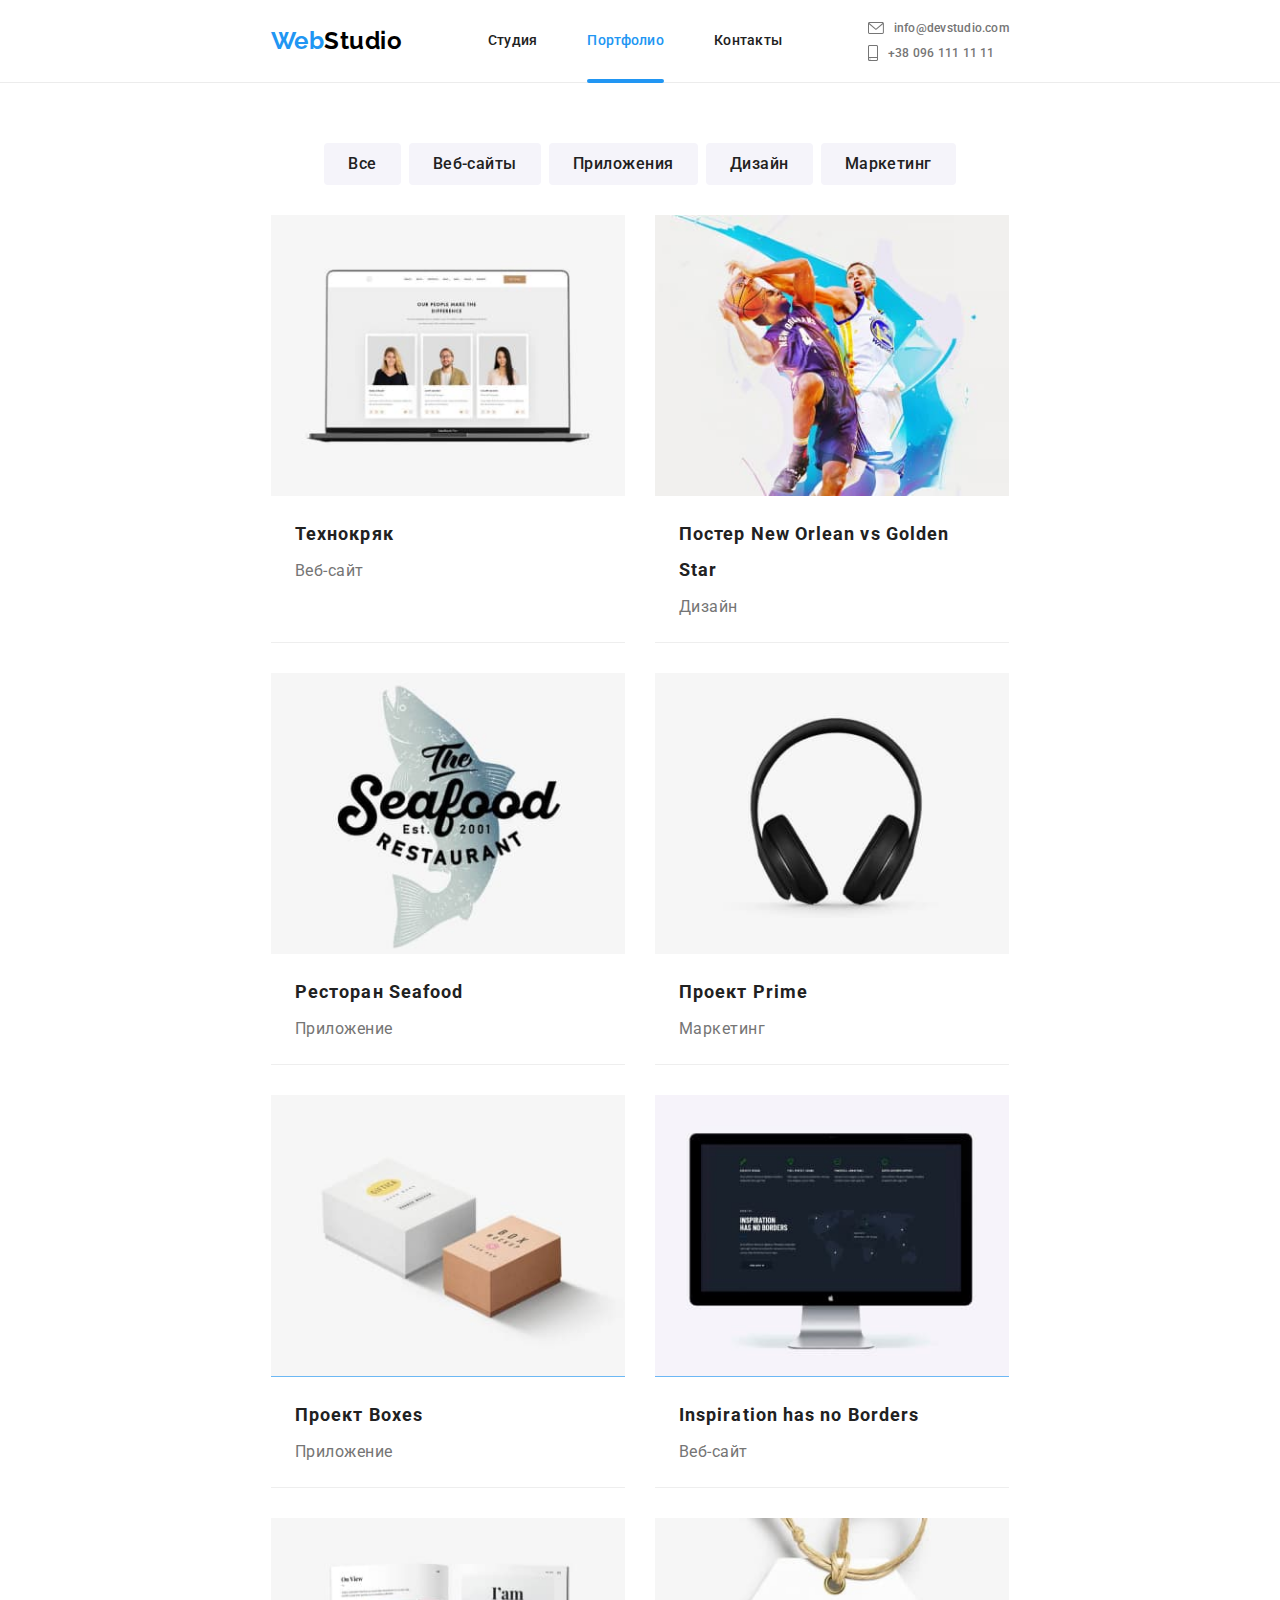
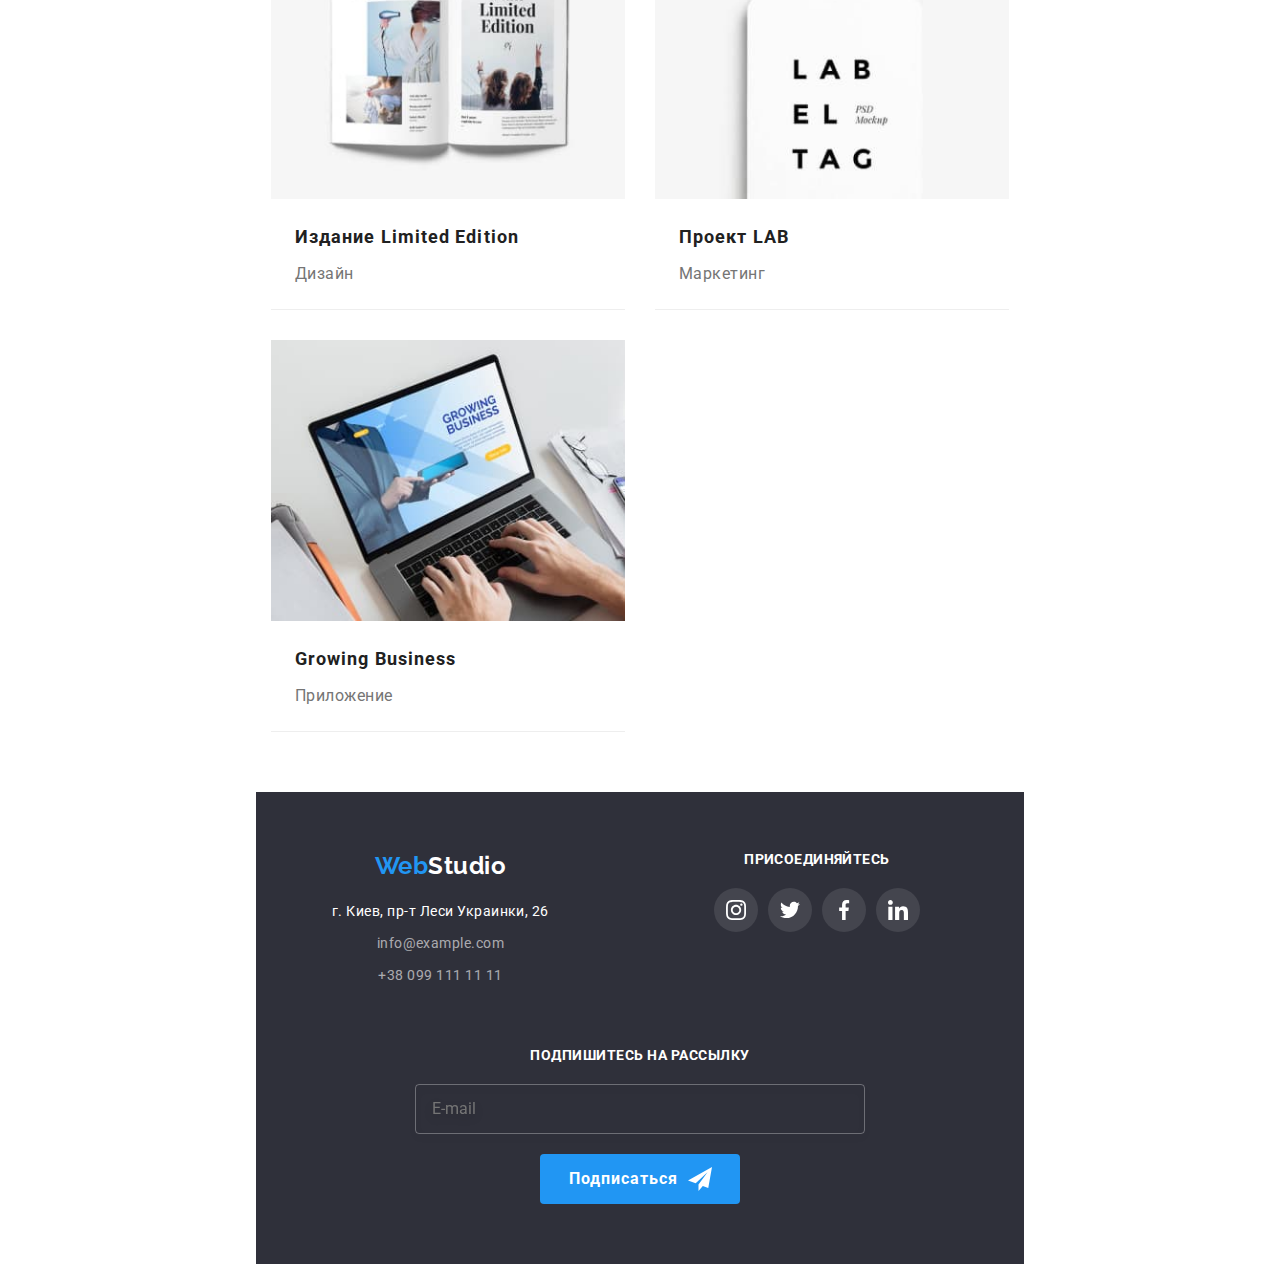
==== commit 2b3cb830: "Верстка планшетной версии" ====
--- a/portfolio.html
+++ b/portfolio.html
@@ -20,10 +20,10 @@
   <body>
     <header class="header">
       <div class="contanier header-content">
+        <a href="./index.html" class="logo header__logo" lang="en">Web<span class="logo--black">Studio</span>
+        </a>
         <nav class="navigation">
-          <a href="./index.html" class="logo header__logo" lang="en"
-            >Web<span class="logo--black">Studio</span>
-          </a>
+          
           <ul class="nav-list list">
             <li class="nav-list__item">
               <a href="./index.html" class="nav-list__link link">Студия</a>
@@ -527,78 +527,69 @@
       </section>
     </main>
     <footer class="footer">
-      <div class="footer-content contanier">
-        <div class="footer-content__address">
-          <a href="./index.html" class="logo footer-content__logo" lang="en"
-            >Web<span class="logo--white">Studio</span>
-          </a>
-          <address class="address">
-            <ul class="address-list list">
-              <li class="address-list__item">
-                <a
-                  href="https://goo.gl/maps/TxTMKxAQMS6T1ihJ8"
-                  target="_blank"
-                  rel="nofollow noreferrer "
-                  class="address-list__map link"
-                  >г. Киев, пр-т Леси Украинки, 26
+      <div class="contanier">
+        <div class="footer-content footer--content">
+          <div class="footer-content__address">
+            <a href="./index.html" class="logo footer-content__logo" lang="en">Web<span class="logo--white">Studio</span>
+            </a>
+            <address class="address">
+              <ul class="address-list list">
+                <li class="address-list__item">
+                  <a href="https://goo.gl/maps/TxTMKxAQMS6T1ihJ8" target="_blank" rel="nofollow noreferrer "
+                    class="address-list__map link">г. Киев, пр-т Леси Украинки, 26
+                  </a>
+                </li>
+                <li class="address-list__item">
+                  <a href="mailto:info@example.com" class="address-list__contact link">info@example.com</a>
+                </li>
+                <li class="address-list__item">
+                  <a href="tel:+380991111111" class="address-list__contact link">+38 099 111 11 11</a>
+                </li>
+              </ul>
+            </address>
+          </div>
+          <div class="footer-social footer__social">
+            <h3 class="footer-social__title">присоединяйтесь</h3>
+            <ul class="social-list list">
+              <li class="social-list__item">
+                <a href="" class="social-list__icon social-list__icon--white-fill">
+                  <svg width="20" height="20">
+                    <use href="./images/icons.svg#icon-instagram"></use>
+                  </svg>
+                  <span class="visually-hidden">instagram</span>
                 </a>
               </li>
-              <li class="address-list__item">
-                <a href="mailto:info@example.com" class="address-list__contact link"
-                  >info@example.com</a
-                >
-              </li>
-              <li class="address-list__item">
-                <a href="tel:+380991111111" class="address-list__contact link">+38 099 111 11 11</a>
+              <li class="social-list__item">
+                <a href="" class="social-list__icon social-list__icon--white-fill">
+                  <svg width="20" height="20">
+                    <use href="./images/icons.svg#icon-twitter"></use>
+                  </svg>
+                  <span class="visually-hidden">twitter</span>
+                </a>
+              </li>
+              <li class="social-list__item">
+                <a href="" class="social-list__icon social-list__icon--white-fill">
+                  <svg width="20" height="20">
+                    <use href="./images/icons.svg#icon-facebook"></use>
+                  </svg>
+                  <span class="visually-hidden">facebook</span>
+                </a>
+              </li>
+              <li class="social-list__item">
+                <a href="" class="social-list__icon social-list__icon--white-fill">
+                  <svg width="20" height="20">
+                    <use href="./images/icons.svg#icon-linkedin"></use>
+                  </svg>
+                  <span class="visually-hidden">linkedin</span>
+                </a>
               </li>
             </ul>
-          </address>
-        </div>
-        <div class="footer-social footer__social">
-          <h3 class="footer-social__title">присоединяйтесь</h3>
-          <ul class="social-list list">
-            <li class="social-list__item">
-              <a href="" class="social-list__icon social-list__icon--white-fill">
-                <svg width="20" height="20">
-                  <use href="./images/icons.svg#icon-instagram"></use>
-                </svg>
-                <span class="visually-hidden">instagram</span>
-              </a>
-            </li>
-            <li class="social-list__item">
-              <a href="" class="social-list__icon social-list__icon--white-fill">
-                <svg width="20" height="20">
-                  <use href="./images/icons.svg#icon-twitter"></use>
-                </svg>
-                <span class="visually-hidden">twitter</span>
-              </a>
-            </li>
-            <li class="social-list__item">
-              <a href="" class="social-list__icon social-list__icon--white-fill">
-                <svg width="20" height="20">
-                  <use href="./images/icons.svg#icon-facebook"></use>
-                </svg>
-                <span class="visually-hidden">facebook</span>
-              </a>
-            </li>
-            <li class="social-list__item">
-              <a href="" class="social-list__icon social-list__icon--white-fill">
-                <svg width="20" height="20">
-                  <use href="./images/icons.svg#icon-linkedin"></use>
-                </svg>
-                <span class="visually-hidden">linkedin</span>
-              </a>
-            </li>
-          </ul>
+          </div>
+    
         </div>
         <form class="footer-form" autocomplete="off">
           <b class="footer-form__text">Подпишитесь на рассылку</b>
-          <input
-            type="email"
-            name="email"
-            placeholder="E-mail"
-            class="footer-form__input form-reset-input"
-          />
+          <input type="email" name="email" placeholder="E-mail" class="footer-form__input form-reset-input" />
           <button type="submit" class="footer-form__btn button">
             <svg width="24" height="24" class="footer-form__icon">
               <use href="./images/icons.svg#icon-send"></use>
--- a/css/main.min.css
+++ b/css/main.min.css
@@ -1,2 +1,2 @@
-:root{--primary-text-color: #212121;--secondary-text-color: #757575;--logo-text-color: #2196f3;--logo-black: #000000;--logo-white: #ffffff;--hero-text-color: #ffffff;--addresse-text-color: #ffffff;--footer-text-color: rgba(255, 255, 255, 0.6);--accent-text-color: #ffffff;--primary-bg-color: #e5e5e5;--secondary-bg-color: #2f303a;--header-bg-color: #ffffff;--accent-color: #2196f3;--additional-bg-color: #f5f4fa;--white-bg-color: #ffffff;--product-card-bg-color: #ffffff;--accent-hero-btn-bg-color: #188ce8;--accent-icon-bg-color: #2196f3;--primary-icon-fill: #afb1b8;--accent-icon-fill: #ffffff;--modal-bg-color: #ffffff}h1,h2,h3,h4,h5,h6,p{margin-top:0;margin-bottom:0}img{display:block;width:100%;height:auto}.form-reset-input{background-color:transparent;border:none;outline:none}body{background-color:var(--white-bg-color);color:var(--primary-text-color);font-family:Roboto, sans-serif;letter-spacing:0.03em}body.modal-open{overflow:hidden}a{color:var(--primary-text-color);text-decoration:none}p{color:var(--secondary-text-color)}.list{padding:0;margin:0;list-style:none}.link{padding-top:5px;padding-bottom:5px;transition-property:color, background-color, box-shadow, border-color, transform, fill;transition-duration:250ms;transition-timing-function:cubic-bezier(0.4, 0, 0.2, 1)}.link:focus,.link:hover{color:var(--accent-color)}.title{font-weight:700;font-size:28px;line-height:1.17;text-align:center}.visually-hidden{position:absolute;white-space:nowrap;width:1px;height:1px;overflow:hidden;border:0;padding:0;clip:rect(0 0 0 0);clip-path:inset(50%);margin:-1px}.is-hidden{opacity:0;pointer-events:none;visibility:hidden}.developers-list__name,.developers-list__position{font-size:16px;line-height:1.19;text-align:center}.contanier{width:100%;padding-left:15px;padding-right:15px}.contanier__mob-menu{display:flex;flex-direction:column;justify-content:space-between;width:100%;height:100%;padding-left:40px;padding-right:10px}.logo{color:var(--logo-text-color);font-family:Raleway, sans-serif;font-weight:700;font-size:24px;line-height:1.17}.button{border-color:transparent;border-radius:4px;cursor:pointer;background-color:var(--accent-color);color:var(--accent-text-color);font-weight:700;font-size:16px;line-height:1.87;letter-spacing:0.06em;font-family:inherit;text-align:center;transition-property:color, background-color, box-shadow, border-color, transform, fill;transition-duration:250ms;transition-timing-function:cubic-bezier(0.4, 0, 0.2, 1)}.button:hover,.button:focus{background-color:var(--accent-hero-btn-bg-color);box-shadow:0px 4px 4px rgba(0,0,0,0.15)}.mob-menu-open{align-items:center;justify-content:center;display:flex;width:40px;height:40px;border:none;background-color:transparent;cursor:pointer}.mob-menu-open:hover,.mob-menu-open:focus{fill:var(--accent-color)}.mob-menu-close{position:absolute;top:10px;right:15px;align-items:center;justify-content:center;display:flex;width:40px;height:40px;border:none;background-color:transparent;cursor:pointer}.mob-menu-close:hover,.mob-menu-close:focus{fill:var(--accent-color)}.hero__button{padding:10px 32px}.footer-form__btn{position:relative;padding:8px 60px 8px 27px}.form-modal__close-btn{position:absolute;top:8px;right:8px;align-items:center;justify-content:center;display:flex;width:30px;height:30px;border-radius:50%;border:1px solid rgba(0,0,0,0.1);background-color:transparent;padding:0;cursor:pointer;transition-property:color, background-color, box-shadow, border-color, transform, fill;transition-duration:250ms;transition-timing-function:cubic-bezier(0.4, 0, 0.2, 1)}.form-modal__close-btn:hover,.form-modal__close-btn:focus{fill:var(--accent-color);box-shadow:0px 1px 3px rgba(0,0,0,0.12),0px 1px 1px rgba(0,0,0,0.14),0px 2px 1px rgba(0,0,0,0.2)}.form-modal__send-btn{padding:10px 55px 10px 56px;margin-top:30px}.filters-list__btn{padding:6px 22px;font-weight:500;line-height:1.62;letter-spacing:0.03em;background-color:var(--additional-bg-color);color:var(--primary-text-color)}.filters-list__btn:hover,.filters-list__btn:focus{background-color:var(--accent-color);color:var(--accent-text-color);box-shadow:0px 3px 1px rgba(0,0,0,0.1),0px 1px 2px rgba(0,0,0,0.08),0px 2px 2px rgba(0,0,0,0.12)}.social-list{display:flex}.social-list--center{justify-content:center}.social-list__item+.social-list__item{margin-left:10px}.social-list__icon{align-items:center;justify-content:center;display:flex;width:44px;height:44px;border-radius:50%;color:var(--primary-icon-fill);fill:currentColor;transition-property:color, background-color, box-shadow, border-color, transform, fill;transition-duration:250ms;transition-timing-function:cubic-bezier(0.4, 0, 0.2, 1)}.social-list__icon:hover,.social-list__icon:focus{background-color:var(--accent-icon-bg-color);color:var(--accent-icon-fill)}.social-list__icon--white-fill{background-color:rgba(255,255,255,0.1);color:var(--accent-icon-fill)}.backdrop{width:100vw;height:100vh;position:fixed;top:0;background-color:rgba(0,0,0,0.2);transition:opacity 700ms, visibility 700ms;overflow-y:scroll;padding:93px 15px 94px 15px}.backdrop.is-hidden .modal{transform:rotate(180deg)}.modal{position:relative;background-color:var(--modal-bg-color);box-shadow:0px 1px 3px rgba(124,122,122,0.12),0px 1px 1px rgba(0,0,0,0.14),0px 2px 1px rgba(0,0,0,0.2);border-radius:4px;transition:transform 700ms;padding:40px}.form-modal{align-items:center;display:flex;flex-direction:column}.form-modal__title{font-weight:700;font-size:20px;line-height:1.15;color:var(--primary-text-color);margin-bottom:30px}.form-modal__field{position:relative;width:100%}.form-modal__field+.form-modal__field{margin-top:28px}.form-modal__field-textarea{margin-bottom:20px}.form-modal__label{position:absolute;top:-4px;left:0;transform:translateY(-100%);font-weight:400;font-size:12px;line-height:1.17;letter-spacing:0.01em;color:var(--secondary-text-color)}.form-modal__input:focus-within+.form-modal__label,.form-modal__textarea:focus-within+.form-modal__label{color:var(--accent-color)}.form-modal__input,.form-modal__textarea{width:100%;border:1px solid rgba(33,33,33,0.2);border-radius:4px;transition-property:color, background-color, box-shadow, border-color, transform, fill;transition-duration:250ms;transition-timing-function:cubic-bezier(0.4, 0, 0.2, 1)}.form-modal__input{height:40px;padding:9px 10px 9px 40px}.form-modal__input:focus-within,.form-modal__textarea:focus-within{border-color:var(--accent-color);box-shadow:0px 1px 3px rgba(0,0,0,0.12),0px 1px 1px rgba(0,0,0,0.14),0px 2px 1px rgba(0,0,0,0.2);color:var(--accent-color)}.form-modal__icon{position:absolute;top:50%;left:12px;transform:translateY(-50%)}.form-modal__input:focus-within ~ .form-modal__icon{fill:var(--accent-color)}.form-modal__textarea{resize:none;height:96px;padding:12px 14px}.form-modal__textarea:placeholder-shown{font-size:12px;line-height:1.17;letter-spacing:0.01em;color:rgba(117,117,117,0.5)}.form-modal__checkbox{align-items:center;display:flex;font-weight:400;font-size:14px;line-height:1.71;color:var(--secondary-text-color)}.form-modal__castom-check{align-items:center;justify-content:center;display:flex;width:16px;height:15px;border:2px solid #212121;border-radius:2px;fill:transparent;margin-right:8px}.form-modal__checkbox-input:checked+.form-modal__castom-check{background-color:var(--accent-icon-bg-color);fill:var(--accent-icon-fill);border:var(--accent-icon-bg-color)}.form-modal__policy-link{text-decoration:underline;color:var(--accent-color)}.header{background-color:var(--header-bg-color);padding-top:10px;padding-bottom:10px;border-bottom:1px solid #ececec}.header-content{display:flex;justify-content:space-between;align-items:baseline}.logo--black{color:var(--logo-black)}.nav-list,.header-contacts{display:none}.current{color:var(--accent-color)}.current::after{position:absolute;content:'';top:44px;left:0;width:100%;height:4px;background-color:var(--accent-color);border-radius:2px;cursor:auto}.mob-menu{position:fixed;width:100vw;height:100vh;top:0;left:0;z-index:1;padding-top:48px;padding-bottom:48px;font-weight:500;line-height:1.18;letter-spacing:0.02em;background-color:var(--header-bg-color)}.current-mob{color:var(--accent-color)}.mob-menu-list__item{font-size:40px;color:var(--primary)}.mob-menu-list__item:not(:last-child){margin-bottom:32px}.mob-menu__contacts{margin-bottom:64px}.mob-menu-contacts__item+.mob-menu-contacts__item{margin-top:32px}.mob-menu-contacts__tel{font-size:34px;color:var(--accent-color)}.mob-menu-contacts__mail{font-size:24px;line-height:1.17;color:var(--secondary-text-color)}.mob-social-list{display:inline-flex;align-items:baseline;flex-wrap:wrap}.mob-social-list__item{display:flex;align-items:center}.mob-social-list__item:not(:last-child)::after{content:'';width:1px;height:22px;background-image:url("../images/mob-line.svg");margin-right:9px;margin-left:10px}.mob-social-list__link{font-size:18px;line-height:1.22;color:var(--accent-color)}.hero{padding-top:118px;padding-bottom:118px;text-align:center;background-image:linear-gradient(rgba(47,48,58,0.4), rgba(47,48,58,0.4)),url(/images/hero-bg-mob.jpg);background-color:var(--secondary-bg-color);background-repeat:no-repeat;background-size:cover;color:var(--hero-text-color)}@media (min-device-pixel-ratio: 2), (min-resolution: 192dpi), (min-resolution: 2dppx){.hero{background-image:linear-gradient(rgba(47,48,58,0.4), rgba(47,48,58,0.4)),url(../images/hero-bg-mob@2x.jpg)}}.hero__title{margin-right:auto;margin-left:auto;margin-bottom:30px;max-width:360px;font-weight:900;font-size:26px;line-height:1.62;letter-spacing:0.06em;text-transform:uppercase}.peculiarities{padding-top:60px;padding-bottom:60px}.peculiarities-list__item:not(:last-child){margin-bottom:30px}.peculiarities-list__icon{justify-content:center;display:flex;width:100%;padding-top:25px;padding-bottom:25px;margin-bottom:30px;border-radius:4px;background-color:var(--additional-bg-color)}.peculiarities-list__title{text-align:center;margin-bottom:10px;font-weight:700;font-size:14px;line-height:1.14;text-transform:uppercase}.peculiarities-list__text{font-size:14px;line-height:1.71}.working{display:none;padding-bottom:94px}.working__title{margin-bottom:50px}.working-list{display:flex}.working-list__item{position:relative;width:calc((100% - 60px) / 3);margin-right:30px}.working-list__item:nth-child(3n){margin-right:0}.working-list__top-title{align-items:center;justify-content:center;display:flex;position:absolute;bottom:0;left:0;width:100%;background-color:rgba(47,48,58,0.8);color:var(--accent-text-color);padding-top:27px;padding-bottom:27px;font-weight:700;font-size:14px;line-height:1.14;text-transform:uppercase}.developers{background-color:var(--additional-bg-color);padding-top:60px;padding-bottom:60px}.developers__title{margin-bottom:30px}.developers-list__item{background-color:var(--white-bg-color);box-shadow:0px 1px 3px rgba(0,0,0,0.12),0px 1px 1px rgba(0,0,0,0.14),0px 2px 1px rgba(0,0,0,0.2);border-top-left-radius:0px;border-top-right-radius:0px;border-bottom-right-radius:4px;border-bottom-left-radius:4px}.developers-list__item:not(:last-child){margin-bottom:30px}.developers-list__emploees-content{padding-top:30px;padding-bottom:24px}.developers-list__name{font-weight:500;margin-bottom:10px}.developers-list__position{margin-bottom:16px}.clients{padding-top:60px;padding-bottom:60px}.clients__title{margin-bottom:30px}.clients-list{display:flex;flex-wrap:wrap}.clients-list__item{width:calc((100% - 30px) / 2);margin-bottom:30px}.clients-list__item:nth-child(odd){margin-right:30px}.clients-list__item:nth-last-child(-n+2){margin-bottom:0}.clients-list__link{justify-content:center;display:flex;padding-top:16px;padding-right:32px;padding-bottom:16px;padding-left:32px;color:var(--primary-icon-fill);border:1px solid var(--primary-icon-fill);border-radius:4px}.clients-list__link:hover,.clients-list__link:focus{color:var(--accent-color);border-color:var(--accent-color)}.clients-list__icon{align-items:center;fill:currentColor}.footer{background-color:var(--secondary-bg-color);padding-top:60px;padding-bottom:60px}.footer-content{display:flex;flex-direction:column;align-items:center;text-align:center}.footer-content__address{margin-bottom:60px}.footer-content__logo{margin-bottom:20px;display:inline-block}.logo--white{color:var(--logo-white)}.address{font-style:normal;font-size:14px;line-height:1.71}.address-list__item:not(:last-child){margin-bottom:8px}.address-list__map{color:var(--addresse-text-color)}.address-list__contact{color:var(--footer-text-color)}.footer__social{min-width:206px;margin-bottom:60px}.footer-social__title{font-weight:700;font-size:14px;line-height:1.14;letter-spacing:0.03em;text-transform:uppercase;color:var(--addresse-text-color);margin-bottom:20px}.footer-form{width:100%}.footer-form__text{display:block;font-weight:700;font-size:14px;line-height:1.14;text-transform:uppercase;color:var(--accent-text-color);margin-bottom:20px}.footer-form__input{font-weight:400;font-size:16px;line-height:1.25;padding:15px 16px;width:100%;height:50px;color:var(--footer-text-color);border:1px solid rgba(255,255,255,0.3);filter:drop-shadow(0px 4px 4px rgba(0,0,0,0.15));border-radius:4px;margin-bottom:20px;transition-property:color, background-color, box-shadow, border-color, transform, fill;transition-duration:250ms;transition-timing-function:cubic-bezier(0.4, 0, 0.2, 1)}.footer-form__input:valid:not(:placeholder-shown){border:1px solid #00ff00}.footer-form__input:invalid{border:1px solid #ff0000}.footer-form__input:focus:placeholder-shown{border:1px solid var(--accent-color)}.footer-form__icon{position:absolute;top:50%;right:26px;transform:translateY(-50%)}.portfolio{padding-top:60px;padding-bottom:60px}.portfolio__filters-list{margin-bottom:40px}.filters-list{display:flex;flex-wrap:wrap}.filters-list__item:not(:last-child){margin-right:8px;margin-bottom:15px}.products-list{width:100%}.products-list__item{background-color:var(--product-card-bg-color);border-bottom:1px solid #eeeeee}.products-list__item:not(:last-child){margin-bottom:30px}.products-list__link{transition-property:color, background-color, box-shadow, border-color, transform, fill;transition-duration:250ms;transition-timing-function:cubic-bezier(0.4, 0, 0.2, 1);display:block}.products-list__link:hover,.products-list__link:focus{box-shadow:0px 1px 1px rgba(0,0,0,0.12),0px 4px 4px rgba(0,0,0,0.06),1px 4px 6px rgba(0,0,0,0.16)}.products-thumb{position:relative;overflow:hidden}.products-thumb__top-text{transition-property:color, background-color, box-shadow, border-color, transform, fill;transition-duration:250ms;transition-timing-function:cubic-bezier(0.4, 0, 0.2, 1);position:absolute;top:0;left:0;width:100%;height:100%;display:flex;align-items:center;padding-right:24px;padding-left:24px;font-weight:normal;font-size:18px;line-height:1.56;color:var(--accent-text-color);background-color:rgba(33,150,243,0.9);transform:translateY(100%)}.products-list__link:hover .products-thumb__top-text,.products-list__link:focus .products-thumb__top-text{transform:translateY(0%)}.products-list__text-content{padding:20px 24px}.products-list__title{font-weight:700;font-size:18px;line-height:2;letter-spacing:0.06em;margin-bottom:4px}.products-list__text{font-size:16px;line-height:1.87}
+:root{--primary-text-color: #212121;--secondary-text-color: #757575;--logo-text-color: #2196f3;--logo-black: #000000;--logo-white: #ffffff;--hero-text-color: #ffffff;--addresse-text-color: #ffffff;--footer-text-color: rgba(255, 255, 255, 0.6);--accent-text-color: #ffffff;--primary-bg-color: #e5e5e5;--secondary-bg-color: #2f303a;--header-bg-color: #ffffff;--accent-color: #2196f3;--additional-bg-color: #f5f4fa;--white-bg-color: #ffffff;--product-card-bg-color: #ffffff;--accent-hero-btn-bg-color: #188ce8;--accent-icon-bg-color: #2196f3;--primary-icon-fill: #afb1b8;--accent-icon-fill: #ffffff;--modal-bg-color: #ffffff}h1,h2,h3,h4,h5,h6,p{margin-top:0;margin-bottom:0}img{display:block;width:100%;height:auto}.form-reset-input{background-color:transparent;border:none;outline:none}body{background-color:var(--white-bg-color);color:var(--primary-text-color);font-family:Roboto, sans-serif;letter-spacing:0.03em}body.modal-open{overflow:hidden}a{color:var(--primary-text-color);text-decoration:none}p{color:var(--secondary-text-color)}.list{padding:0;margin:0;list-style:none}.link{padding-top:5px;padding-bottom:5px;transition-property:color, background-color, box-shadow, border-color, transform, fill;transition-duration:250ms;transition-timing-function:cubic-bezier(0.4, 0, 0.2, 1)}.link:focus,.link:hover{color:var(--accent-color)}.title{font-weight:700;font-size:28px;line-height:1.17;text-align:center}.visually-hidden{position:absolute;white-space:nowrap;width:1px;height:1px;overflow:hidden;border:0;padding:0;clip:rect(0 0 0 0);clip-path:inset(50%);margin:-1px}.is-hidden{opacity:0;pointer-events:none;visibility:hidden}.developers-list__name,.developers-list__position{font-size:16px;line-height:1.19;text-align:center}.contanier{width:100%;padding-left:15px;padding-right:15px}@media screen and (min-width: 480px){.contanier{width:480px;margin-right:auto;margin-left:auto}}@media screen and (min-width: 768px){.contanier{width:768px;margin-right:auto;margin-left:auto}}.contanier__mob-menu{display:flex;flex-direction:column;justify-content:space-between;width:100%;height:100%;padding-left:40px;padding-right:10px}.logo{color:var(--logo-text-color);font-family:Raleway, sans-serif;font-weight:700;font-size:24px;line-height:1.17}.button{border-color:transparent;border-radius:4px;cursor:pointer;background-color:var(--accent-color);color:var(--accent-text-color);font-weight:700;font-size:16px;line-height:1.87;letter-spacing:0.06em;font-family:inherit;text-align:center;transition-property:color, background-color, box-shadow, border-color, transform, fill;transition-duration:250ms;transition-timing-function:cubic-bezier(0.4, 0, 0.2, 1)}.button:hover,.button:focus{background-color:var(--accent-hero-btn-bg-color);box-shadow:0px 4px 4px rgba(0,0,0,0.15)}.mob-menu-open{align-items:center;justify-content:center;display:flex;width:40px;height:40px;border:none;background-color:transparent;cursor:pointer}.mob-menu-open:hover,.mob-menu-open:focus{fill:var(--accent-color)}@media screen and (min-width: 768px){.mob-menu-open{display:none}}.mob-menu-close{position:absolute;top:10px;right:15px;align-items:center;justify-content:center;display:flex;width:40px;height:40px;border:none;background-color:transparent;cursor:pointer}.mob-menu-close:hover,.mob-menu-close:focus{fill:var(--accent-color)}.hero__button{padding:10px 32px}.footer-form__btn{position:relative;padding:8px 60px 8px 27px}.form-modal__close-btn{position:absolute;top:8px;right:8px;align-items:center;justify-content:center;display:flex;width:30px;height:30px;border-radius:50%;border:1px solid rgba(0,0,0,0.1);background-color:transparent;padding:0;cursor:pointer;transition-property:color, background-color, box-shadow, border-color, transform, fill;transition-duration:250ms;transition-timing-function:cubic-bezier(0.4, 0, 0.2, 1)}.form-modal__close-btn:hover,.form-modal__close-btn:focus{fill:var(--accent-color);box-shadow:0px 1px 3px rgba(0,0,0,0.12),0px 1px 1px rgba(0,0,0,0.14),0px 2px 1px rgba(0,0,0,0.2)}.form-modal__send-btn{padding:10px 55px 10px 56px;margin-top:30px}.filters-list__btn{padding:6px 22px;font-weight:500;line-height:1.62;letter-spacing:0.03em;background-color:var(--additional-bg-color);color:var(--primary-text-color)}.filters-list__btn:hover,.filters-list__btn:focus{background-color:var(--accent-color);color:var(--accent-text-color);box-shadow:0px 3px 1px rgba(0,0,0,0.1),0px 1px 2px rgba(0,0,0,0.08),0px 2px 2px rgba(0,0,0,0.12)}.social-list{display:flex}.social-list--center{justify-content:center}.social-list__item+.social-list__item{margin-left:10px}.social-list__icon{align-items:center;justify-content:center;display:flex;width:44px;height:44px;border-radius:50%;color:var(--primary-icon-fill);fill:currentColor;transition-property:color, background-color, box-shadow, border-color, transform, fill;transition-duration:250ms;transition-timing-function:cubic-bezier(0.4, 0, 0.2, 1)}.social-list__icon:hover,.social-list__icon:focus{background-color:var(--accent-icon-bg-color);color:var(--accent-icon-fill)}.social-list__icon--white-fill{background-color:rgba(255,255,255,0.1);color:var(--accent-icon-fill)}.backdrop{width:100vw;height:100vh;position:fixed;top:0;background-color:rgba(0,0,0,0.2);transition:opacity 700ms, visibility 700ms;overflow-y:scroll;padding:93px 15px 94px 15px}@media screen and (min-width: 768px){.backdrop{padding:0}}.backdrop.is-hidden .modal{transform:rotate(180deg)}.modal{position:relative;background-color:var(--modal-bg-color);box-shadow:0px 1px 3px rgba(124,122,122,0.12),0px 1px 1px rgba(0,0,0,0.14),0px 2px 1px rgba(0,0,0,0.2);border-radius:4px;transition:transform 700ms;padding:40px}@media screen and (min-width: 480px){.modal{top:50%;left:50%;transform:translate(-50%, -50%);width:450px;height:609px}}.form-modal{align-items:center;display:flex;flex-direction:column}.form-modal__title{text-align:center;font-weight:700;font-size:20px;line-height:1.15;color:var(--primary-text-color);margin-bottom:30px}.form-modal__field{position:relative;width:100%}.form-modal__field+.form-modal__field{margin-top:28px}.form-modal__field-textarea{margin-bottom:20px}.form-modal__label{position:absolute;top:-4px;left:0;transform:translateY(-100%);font-weight:400;font-size:12px;line-height:1.17;letter-spacing:0.01em;color:var(--secondary-text-color)}.form-modal__input:focus-within+.form-modal__label,.form-modal__textarea:focus-within+.form-modal__label{color:var(--accent-color)}@media screen and (min-width: 768px){.form-modal__input:focus-within+.form-modal__label,.form-modal__textarea:focus-within+.form-modal__label{color:var(--secondary-text-color)}}.form-modal__input,.form-modal__textarea{width:100%;border:1px solid rgba(33,33,33,0.2);border-radius:4px;transition-property:color, background-color, box-shadow, border-color, transform, fill;transition-duration:250ms;transition-timing-function:cubic-bezier(0.4, 0, 0.2, 1)}.form-modal__input{height:40px;padding:9px 10px 9px 40px}.form-modal__input:focus-within,.form-modal__textarea:focus-within{border-color:var(--accent-color);box-shadow:0px 1px 3px rgba(0,0,0,0.12),0px 1px 1px rgba(0,0,0,0.14),0px 2px 1px rgba(0,0,0,0.2);color:var(--accent-color)}.form-modal__icon{position:absolute;top:50%;left:12px;transform:translateY(-50%)}.form-modal__input:focus-within ~ .form-modal__icon{fill:var(--accent-color)}.form-modal__textarea{resize:none;height:96px;padding:12px 14px}.form-modal__textarea:placeholder-shown{font-size:12px;line-height:1.17;letter-spacing:0.01em;color:rgba(117,117,117,0.5)}.form-modal__checkbox{align-items:center;display:flex;font-weight:400;font-size:14px;line-height:1.71;color:var(--secondary-text-color)}.form-modal__castom-check{align-items:center;justify-content:center;display:flex;width:16px;height:15px;border:2px solid #212121;border-radius:2px;fill:transparent;margin-right:8px}.form-modal__checkbox-input:checked+.form-modal__castom-check{background-color:var(--accent-icon-bg-color);fill:var(--accent-icon-fill);border:var(--accent-icon-bg-color)}.form-modal__policy-link{text-decoration:underline;color:var(--accent-color)}.header{background-color:var(--header-bg-color);padding-top:10px;padding-bottom:10px;border-bottom:1px solid #ececec}@media screen and (min-width: 768px){.header{padding-top:16px;padding-bottom:16px}}.header-content{align-items:center;justify-content:space-between;display:flex}.logo--black{color:var(--logo-black)}.nav-list,.header-contacts{display:none}@media screen and (min-width: 768px){.nav-list,.header-contacts{align-items:center;display:flex;font-weight:500;font-size:14px;line-height:1.14;letter-spacing:0.02em}}@media screen and (min-width: 768px){.nav-list__item{position:relative}.nav-list__item:not(:last-child){margin-right:50px}}@media screen and (min-width: 768px){.header-contacts{display:flex;flex-direction:column;align-items:flex-start;font-size:12px;line-height:1.17}.header-contacts__contact{color:var(--secondary-text-color);align-items:center;display:flex}.header-contacts__icon{margin-right:10px;fill:currentColor}}.current{color:var(--accent-color)}.current::after{position:absolute;content:'';top:46px;left:0;width:100%;height:4px;background-color:var(--accent-color);border-radius:2px;cursor:auto}.mob-menu{position:fixed;width:100vw;height:100vh;top:0;left:0;z-index:1;padding-top:48px;padding-bottom:48px;font-weight:500;line-height:1.18;letter-spacing:0.02em;background-color:var(--header-bg-color)}@media screen and (min-width: 768px){.mob-menu{display:none}}.current-mob{color:var(--accent-color)}.mob-menu-list__item{font-size:40px;color:var(--primary)}.mob-menu-list__item:not(:last-child){margin-bottom:32px}.mob-menu__contacts{margin-bottom:64px}.mob-menu-contacts__item+.mob-menu-contacts__item{margin-top:32px}.mob-menu-contacts__tel{font-size:34px;color:var(--accent-color)}.mob-menu-contacts__mail{font-size:24px;line-height:1.17;color:var(--secondary-text-color)}.mob-social-list{display:inline-flex;align-items:baseline;flex-wrap:wrap}.mob-social-list__item{display:flex;align-items:center}.mob-social-list__item:not(:last-child)::after{content:'';width:1px;height:22px;background-image:url("../images/mob-line.svg");margin-right:9px;margin-left:10px}.mob-social-list__link{font-size:18px;line-height:1.22;color:var(--accent-color)}.hero{padding-top:118px;padding-bottom:118px;text-align:center;background-image:linear-gradient(rgba(47,48,58,0.4), rgba(47,48,58,0.4)),url(/images/hero-bg-mob.jpg);background-color:var(--secondary-bg-color);background-repeat:no-repeat;background-size:cover;color:var(--hero-text-color)}@media (min-device-pixel-ratio: 2), (min-resolution: 192dpi), (min-resolution: 2dppx){.hero{background-image:linear-gradient(rgba(47,48,58,0.4), rgba(47,48,58,0.4)),url(../images/hero-bg-mob@2x.jpg)}}@media screen and (min-width: 480px){.hero{width:480px;margin-right:auto;margin-left:auto}}@media screen and (min-width: 768px){.hero{width:768px;background-image:linear-gradient(rgba(47,48,58,0.4), rgba(47,48,58,0.4)),url(/images/hero-bg-tab.jpg)}}@media screen and (min-width: 768px) and (min-device-pixel-ratio: 2), screen and (min-width: 768px) and (min-resolution: 192dpi), screen and (min-width: 768px) and (min-resolution: 2dppx){.hero{background-image:linear-gradient(rgba(47,48,58,0.4), rgba(47,48,58,0.4)),url(../images/hero-bg-tab@2x.jpg)}}.hero__title{margin-right:auto;margin-left:auto;margin-bottom:30px;max-width:360px;font-weight:900;font-size:26px;line-height:1.62;letter-spacing:0.06em;text-transform:uppercase}.peculiarities{padding-top:60px;padding-bottom:60px}@media screen and (min-width: 768px){.peculiarities-list{display:flex;flex-wrap:wrap}}.peculiarities-list__item:not(:last-child){margin-bottom:30px}@media screen and (min-width: 768px){.peculiarities-list__item{width:calc((100% - 30px) / 2);margin-right:30px}.peculiarities-list__item:nth-child(2n){margin-right:0}.peculiarities-list__item:nth-last-child(-n+2){margin-bottom:0px}}.peculiarities-list__icon{justify-content:center;display:flex;width:100%;padding-top:25px;padding-bottom:25px;margin-bottom:30px;border-radius:4px;background-color:var(--additional-bg-color)}.peculiarities-list__title{text-align:center;margin-bottom:10px;font-weight:700;font-size:14px;line-height:1.14;text-transform:uppercase}@media screen and (min-width: 768px){.peculiarities-list__title{text-align:start}}.peculiarities-list__text{font-size:14px;line-height:1.71}.working{display:none;padding-bottom:94px}.working__title{margin-bottom:50px}.working-list{display:flex}.working-list__item{position:relative;width:calc((100% - 60px) / 3);margin-right:30px}.working-list__item:nth-child(3n){margin-right:0}.working-list__top-title{align-items:center;justify-content:center;display:flex;position:absolute;bottom:0;left:0;width:100%;background-color:rgba(47,48,58,0.8);color:var(--accent-text-color);padding-top:27px;padding-bottom:27px;font-weight:700;font-size:14px;line-height:1.14;text-transform:uppercase}.developers{background-color:var(--additional-bg-color);padding-top:60px;padding-bottom:60px}.developers__title{margin-bottom:30px}@media screen and (min-width: 768px){.developers-list{display:flex;flex-wrap:wrap}}.developers-list__item{background-color:var(--white-bg-color);box-shadow:0px 1px 3px rgba(0,0,0,0.12),0px 1px 1px rgba(0,0,0,0.14),0px 2px 1px rgba(0,0,0,0.2);border-top-left-radius:0px;border-top-right-radius:0px;border-bottom-right-radius:4px;border-bottom-left-radius:4px}.developers-list__item:not(:last-child){margin-bottom:30px}@media screen and (min-width: 768px){.developers-list__item{width:calc((100% - 30px) / 2);margin-right:30px}.developers-list__item:nth-child(2n){margin-right:0}.developers-list__item:nth-last-child(-n+2){margin-bottom:0px}}.developers-list__emploees-content{padding-top:30px;padding-bottom:24px}.developers-list__name{font-weight:500;margin-bottom:10px}.developers-list__position{margin-bottom:16px}.clients{padding-top:60px;padding-bottom:60px}.clients__title{margin-bottom:30px}.clients-list{display:flex;flex-wrap:wrap}.clients-list__item{width:calc((100% - 30px) / 2);margin-bottom:30px}.clients-list__item:nth-child(odd){margin-right:30px}.clients-list__item:nth-last-child(-n+2){margin-bottom:0}@media screen and (min-width: 768px){.clients-list__item{width:calc((100% - 60px) / 3);margin-bottom:30px;margin-right:30px}.clients-list__item:nth-child(3n){margin-right:0}.clients-list__item:nth-last-child(-n+3){margin-bottom:0}}.clients-list__link{justify-content:center;display:flex;padding-top:16px;padding-right:32px;padding-bottom:16px;padding-left:32px;color:var(--primary-icon-fill);border:1px solid var(--primary-icon-fill);border-radius:4px}.clients-list__link:hover,.clients-list__link:focus{color:var(--accent-color);border-color:var(--accent-color)}.clients-list__icon{align-items:center;fill:currentColor}.footer{background-color:var(--secondary-bg-color);padding-top:60px;padding-bottom:60px;margin-right:auto;margin-left:auto;text-align:center}@media screen and (min-width: 480px){.footer{width:480px}}@media screen and (min-width: 768px){.footer{width:768px}}.footer-content{display:flex;flex-direction:column;align-items:center;text-align:center}@media screen and (min-width: 768px){.footer-content{flex-direction:row;align-items:flex-start}}@media screen and (min-width: 768px){.footer--content{margin-bottom:60px}}.footer-content__address{margin-bottom:60px}@media screen and (min-width: 768px){.footer-content__address{padding-left:61px;margin-right:165px;margin-bottom:0}}.footer-content__logo{margin-bottom:20px;display:inline-block}.logo--white{color:var(--logo-white)}.address{font-style:normal;font-size:14px;line-height:1.71}.address-list__item:not(:last-child){margin-bottom:8px}.address-list__map{color:var(--addresse-text-color)}.address-list__contact{color:var(--footer-text-color)}.footer__social{min-width:206px;margin-bottom:60px}@media screen and (min-width: 768px){.footer__social{margin-bottom:0}}.footer-social__title{font-weight:700;font-size:14px;line-height:1.14;letter-spacing:0.03em;text-transform:uppercase;color:var(--addresse-text-color);margin-bottom:20px}.footer-form{width:100%}@media screen and (min-width: 768px){.footer-form{display:flex;flex-direction:column;align-items:center}}.footer-form__text{display:block;font-weight:700;font-size:14px;line-height:1.14;text-transform:uppercase;color:var(--accent-text-color);margin-bottom:20px}.footer-form__input{font-weight:400;font-size:16px;line-height:1.25;padding:15px 16px;width:100%;height:50px;color:var(--footer-text-color);border:1px solid rgba(255,255,255,0.3);filter:drop-shadow(0px 4px 4px rgba(0,0,0,0.15));border-radius:4px;margin-bottom:20px;transition-property:color, background-color, box-shadow, border-color, transform, fill;transition-duration:250ms;transition-timing-function:cubic-bezier(0.4, 0, 0.2, 1)}.footer-form__input:valid:not(:placeholder-shown){border:1px solid #00ff00}.footer-form__input:invalid{border:1px solid #ff0000}.footer-form__input:focus:placeholder-shown{border:1px solid var(--accent-color)}@media screen and (min-width: 768px){.footer-form__input{width:450px}}.footer-form__icon{position:absolute;top:50%;right:26px;transform:translateY(-50%)}.portfolio{padding-top:60px;padding-bottom:60px}.portfolio__filters-list{margin-bottom:40px}@media screen and (min-width: 768px){.portfolio__filters-list{margin-bottom:30px}}.filters-list{display:flex;flex-wrap:wrap}@media screen and (min-width: 768px){.filters-list{justify-content:center;display:flex}}.filters-list__item:not(:last-child){margin-right:8px;margin-bottom:15px}@media screen and (min-width: 768px){.filters-list__item:not(:last-child){margin-bottom:0}}.products-list{width:100%}@media screen and (min-width: 768px){.products-list{display:flex;flex-wrap:wrap}}.products-list__item{background-color:var(--product-card-bg-color);border-bottom:1px solid #eeeeee}.products-list__item:not(:last-child){margin-bottom:30px}@media screen and (min-width: 768px){.products-list__item{width:calc((100% - 30px) / 2);margin-right:30px}.products-list__item:nth-child(2n){margin-right:0}.products-list__item:nth-last-child(-n+1){margin-bottom:0px}}.products-list__link{transition-property:color, background-color, box-shadow, border-color, transform, fill;transition-duration:250ms;transition-timing-function:cubic-bezier(0.4, 0, 0.2, 1);display:block}.products-list__link:hover,.products-list__link:focus{box-shadow:0px 1px 1px rgba(0,0,0,0.12),0px 4px 4px rgba(0,0,0,0.06),1px 4px 6px rgba(0,0,0,0.16)}.products-thumb{position:relative;overflow:hidden}.products-thumb__top-text{transition-property:color, background-color, box-shadow, border-color, transform, fill;transition-duration:250ms;transition-timing-function:cubic-bezier(0.4, 0, 0.2, 1);position:absolute;top:0;left:0;width:100%;height:100%;display:flex;align-items:center;padding-right:24px;padding-left:24px;font-weight:normal;font-size:18px;line-height:1.56;color:var(--accent-text-color);background-color:rgba(33,150,243,0.9);transform:translateY(100%)}.products-list__link:hover .products-thumb__top-text,.products-list__link:focus .products-thumb__top-text{transform:translateY(0%)}.products-list__text-content{padding:20px 24px}.products-list__title{font-weight:700;font-size:18px;line-height:2;letter-spacing:0.06em;margin-bottom:4px}.products-list__text{font-size:16px;line-height:1.87}
 /*# sourceMappingURL=main.min.css.map */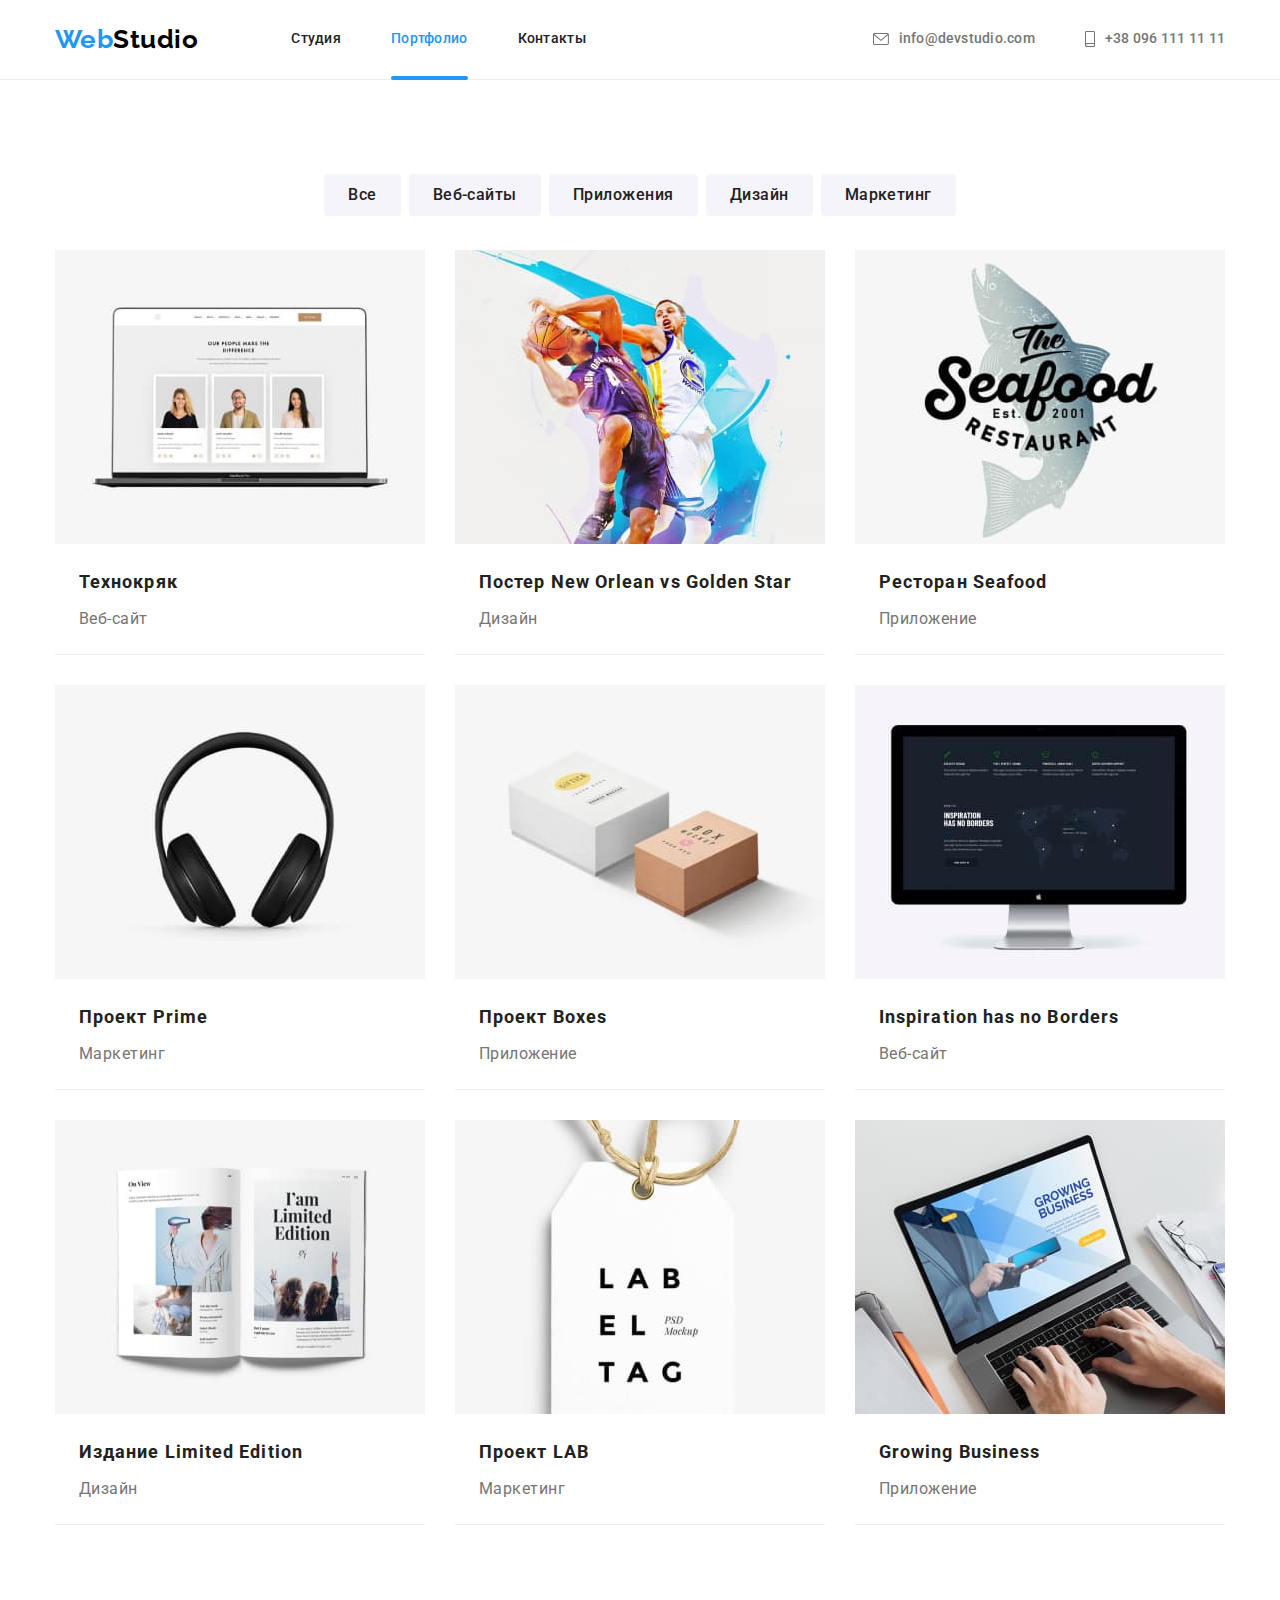
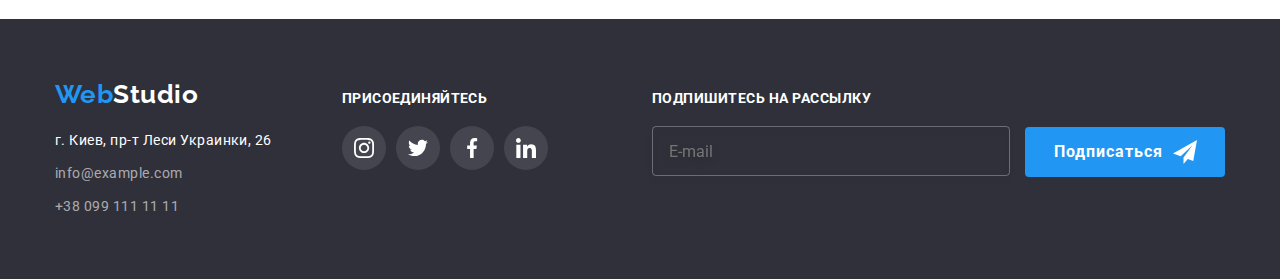
==== commit 92366c18: "Верстка десктопной версии" ====
--- a/portfolio.html
+++ b/portfolio.html
@@ -20,10 +20,10 @@
   <body>
     <header class="header">
       <div class="contanier header-content">
-        <a href="./index.html" class="logo header__logo" lang="en">Web<span class="logo--black">Studio</span>
+        <a href="./index.html" class="logo header__logo" lang="en"
+          >Web<span class="logo--black">Studio</span>
         </a>
         <nav class="navigation">
-          
           <ul class="nav-list list">
             <li class="nav-list__item">
               <a href="./index.html" class="nav-list__link link">Студия</a>
@@ -159,18 +159,10 @@
                     />
                     <img src="./images/website-technokryak.jpg" alt="Страница веб-сайта" />
                   </picture>
-                  <!-- <img
-                    src="./images/website-technokryak.jpg"
-                    alt="Страница веб-сайта"
-                    width="370"
-                  /> -->
-                  <p class="products-thumb__top-text">
-                    Ресурс предлагает комплексные предложения с разным уровнем функционала и
-                    сервисов. Все это позволит посетителю получить исчерпывающие сведения о компании
-                    или частном лице.
-                    <!-- Технокряк это современная площадка распространения коронавируса. Компании
-                    используют эту платформу для цифрового шпионажа и атак на защищённые сервера
-                    конкурентов. -->
+                  <p class="products-thumb__top-text">
+                    Ресурс предлагает комплексные предложения с разным уровнем функционала и
+                    сервисов. Все это позволит посетителю получить исчерпывающие сведения о компании
+                    или частном лице.
                   </p>
                 </div>
                 <div class="products-list__text-content">
@@ -197,14 +189,10 @@
                     />
                     <img src="./images/design-post.jpg" alt="Блок-шот" />
                   </picture>
-                  <!-- <img src="./images/design-post.jpg" alt="Блок-шот" width="370" /> -->
-                  <p class="products-thumb__top-text">
-                    Ресурс предлагает комплексные предложения с разным уровнем функционала и
-                    сервисов. Все это позволит посетителю получить исчерпывающие сведения о компании
-                    или частном лице.
-                    <!-- Технокряк это современная площадка распространения коронавируса. Компании
-                    используют эту платформу для цифрового шпионажа и атак на защищённые сервера
-                    конкурентов. -->
+                  <p class="products-thumb__top-text">
+                    Ресурс предлагает комплексные предложения с разным уровнем функционала и
+                    сервисов. Все это позволит посетителю получить исчерпывающие сведения о компании
+                    или частном лице.
                   </p>
                 </div>
                 <div class="products-list__text-content">
@@ -242,14 +230,10 @@
                     />
                     <img src="./images/application-seafood.jpg" alt="Лого ресторана" />
                   </picture>
-                  <!-- <img src="./images/application-seafood.jpg" alt="Лого ресторана" width="370" /> -->
-                  <p class="products-thumb__top-text">
-                    Ресурс предлагает комплексные предложения с разным уровнем функционала и
-                    сервисов. Все это позволит посетителю получить исчерпывающие сведения о компании
-                    или частном лице.
-                    <!-- Технокряк это современная площадка распространения коронавируса. Компании
-                    используют эту платформу для цифрового шпионажа и атак на защищённые сервера
-                    конкурентов. -->
+                  <p class="products-thumb__top-text">
+                    Ресурс предлагает комплексные предложения с разным уровнем функционала и
+                    сервисов. Все это позволит посетителю получить исчерпывающие сведения о компании
+                    или частном лице.
                   </p>
                 </div>
                 <div class="products-list__text-content">
@@ -285,14 +269,10 @@
                     />
                     <img src="./images/marketing-project-prime.jpg" alt="Наушники" />
                   </picture>
-                  <!-- <img src="./images/marketing-project-prime.jpg" alt="Наушники" width="370" /> -->
-                  <p class="products-thumb__top-text">
-                    Ресурс предлагает комплексные предложения с разным уровнем функционала и
-                    сервисов. Все это позволит посетителю получить исчерпывающие сведения о компании
-                    или частном лице.
-                    <!-- Технокряк это современная площадка распространения коронавируса. Компании
-                    используют эту платформу для цифрового шпионажа и атак на защищённые сервера
-                    конкурентов. -->
+                  <p class="products-thumb__top-text">
+                    Ресурс предлагает комплексные предложения с разным уровнем функционала и
+                    сервисов. Все это позволит посетителю получить исчерпывающие сведения о компании
+                    или частном лице.
                   </p>
                 </div>
                 <div class="products-list__text-content">
@@ -328,14 +308,10 @@
                     />
                     <img src="./images/application-project-boxes.jpg" alt="Две коробки" />
                   </picture>
-                  <!-- <img src="./images/application-project-boxes.jpg" alt="Две коробки" width="370" /> -->
-                  <p class="products-thumb__top-text">
-                    Ресурс предлагает комплексные предложения с разным уровнем функционала и
-                    сервисов. Все это позволит посетителю получить исчерпывающие сведения о компании
-                    или частном лице.
-                    <!-- Технокряк это современная площадка распространения коронавируса. Компании
-                    используют эту платформу для цифрового шпионажа и атак на защищённые сервера
-                    конкурентов. -->
+                  <p class="products-thumb__top-text">
+                    Ресурс предлагает комплексные предложения с разным уровнем функционала и
+                    сервисов. Все это позволит посетителю получить исчерпывающие сведения о компании
+                    или частном лице.
                   </p>
                 </div>
                 <div class="products-list__text-content">
@@ -371,14 +347,10 @@
                     />
                     <img src="./images/website-inspiration.jpg" alt="Страница веб-сайта" />
                   </picture>
-                  <!-- <img src="./images/website-inspiration.jpg" alt="Страница веб-сайта" width="370"/> -->
-                  <p class="products-thumb__top-text">
-                    Ресурс предлагает комплексные предложения с разным уровнем функционала и
-                    сервисов. Все это позволит посетителю получить исчерпывающие сведения о компании
-                    или частном лице.
-                    <!-- Технокряк это современная площадка распространения коронавируса. Компании
-                    используют эту платформу для цифрового шпионажа и атак на защищённые сервера
-                    конкурентов. -->
+                  <p class="products-thumb__top-text">
+                    Ресурс предлагает комплексные предложения с разным уровнем функционала и
+                    сервисов. Все это позволит посетителю получить исчерпывающие сведения о компании
+                    или частном лице.
                   </p>
                 </div>
                 <div class="products-list__text-content">
@@ -414,14 +386,10 @@
                     />
                     <img src="./images/design-limited-edition.jpg" alt="Страницы книги" />
                   </picture>
-                  <!-- <img src="./images/design-limited-edition.jpg" alt="Страницы книги" width="370" /> -->
-                  <p class="products-thumb__top-text">
-                    Ресурс предлагает комплексные предложения с разным уровнем функционала и
-                    сервисов. Все это позволит посетителю получить исчерпывающие сведения о компании
-                    или частном лице.
-                    <!-- Технокряк это современная площадка распространения коронавируса. Компании
-                    используют эту платформу для цифрового шпионажа и атак на защищённые сервера
-                    конкурентов. -->
+                  <p class="products-thumb__top-text">
+                    Ресурс предлагает комплексные предложения с разным уровнем функционала и
+                    сервисов. Все это позволит посетителю получить исчерпывающие сведения о компании
+                    или частном лице.
                   </p>
                 </div>
                 <div class="products-list__text-content">
@@ -459,14 +427,10 @@
                     />
                     <img src="./images/marketing-project-lab.jpg" alt="Ярлык" />
                   </picture>
-                  <!-- <img src="./images/marketing-project-lab.jpg" alt="Ярлык" width="370" /> -->
-                  <p class="products-thumb__top-text">
-                    Ресурс предлагает комплексные предложения с разным уровнем функционала и
-                    сервисов. Все это позволит посетителю получить исчерпывающие сведения о компании
-                    или частном лице.
-                    <!-- Технокряк это современная площадка распространения коронавируса. Компании
-                    используют эту платформу для цифрового шпионажа и атак на защищённые сервера
-                    конкурентов. -->
+                  <p class="products-thumb__top-text">
+                    Ресурс предлагает комплексные предложения с разным уровнем функционала и
+                    сервисов. Все это позволит посетителю получить исчерпывающие сведения о компании
+                    или частном лице.
                   </p>
                 </div>
                 <div class="products-list__text-content">
@@ -502,18 +466,11 @@
                     />
                     <img src="./images/application-growing-business.jpg" alt="Ярлык" />
                   </picture>
-                  <!-- <img
-                    src="./images/application-growing-business.jpg"
-                    alt="Страница на экране ноутбука"
-                    width="370"
-                  /> -->
-                  <p class="products-thumb__top-text">
-                    Ресурс предлагает комплексные предложения с разным уровнем функционала и
-                    сервисов. Все это позволит посетителю получить исчерпывающие сведения о компании
-                    или частном лице.
-                    <!-- Технокряк это современная площадка распространения коронавируса. Компании
-                    используют эту платформу для цифрового шпионажа и атак на защищённые сервера
-                    конкурентов. -->
+
+                  <p class="products-thumb__top-text">
+                    Ресурс предлагает комплексные предложения с разным уровнем функционала и
+                    сервисов. Все это позволит посетителю получить исчерпывающие сведения о компании
+                    или частном лице.
                   </p>
                 </div>
                 <div class="products-list__text-content">
@@ -528,75 +485,90 @@
     </main>
     <footer class="footer">
       <div class="contanier">
-        <div class="footer-content footer--content">
-          <div class="footer-content__address">
-            <a href="./index.html" class="logo footer-content__logo" lang="en">Web<span class="logo--white">Studio</span>
-            </a>
-            <address class="address">
-              <ul class="address-list list">
-                <li class="address-list__item">
-                  <a href="https://goo.gl/maps/TxTMKxAQMS6T1ihJ8" target="_blank" rel="nofollow noreferrer "
-                    class="address-list__map link">г. Киев, пр-т Леси Украинки, 26
+        <div class="footer-thumb">
+          <div class="footer-content footer--content">
+            <div class="footer-content__address">
+              <a href="./index.html" class="logo footer-content__logo" lang="en"
+                >Web<span class="logo--white">Studio</span>
+              </a>
+              <address class="address">
+                <ul class="address-list list">
+                  <li class="address-list__item">
+                    <a
+                      href="https://goo.gl/maps/TxTMKxAQMS6T1ihJ8"
+                      target="_blank"
+                      rel="nofollow noreferrer "
+                      class="address-list__map link"
+                      >г. Киев, пр-т Леси Украинки, 26
+                    </a>
+                  </li>
+                  <li class="address-list__item">
+                    <a href="mailto:info@example.com" class="address-list__contact link"
+                      >info@example.com</a
+                    >
+                  </li>
+                  <li class="address-list__item">
+                    <a href="tel:+380991111111" class="address-list__contact link"
+                      >+38 099 111 11 11</a
+                    >
+                  </li>
+                </ul>
+              </address>
+            </div>
+            <div class="footer-social footer__social">
+              <h3 class="footer-social__title">присоединяйтесь</h3>
+              <ul class="social-list list">
+                <li class="social-list__item">
+                  <a href="" class="social-list__icon social-list__icon--white-fill">
+                    <svg width="20" height="20">
+                      <use href="./images/icons.svg#icon-instagram"></use>
+                    </svg>
+                    <span class="visually-hidden">instagram</span>
                   </a>
                 </li>
-                <li class="address-list__item">
-                  <a href="mailto:info@example.com" class="address-list__contact link">info@example.com</a>
+                <li class="social-list__item">
+                  <a href="" class="social-list__icon social-list__icon--white-fill">
+                    <svg width="20" height="20">
+                      <use href="./images/icons.svg#icon-twitter"></use>
+                    </svg>
+                    <span class="visually-hidden">twitter</span>
+                  </a>
                 </li>
-                <li class="address-list__item">
-                  <a href="tel:+380991111111" class="address-list__contact link">+38 099 111 11 11</a>
+                <li class="social-list__item">
+                  <a href="" class="social-list__icon social-list__icon--white-fill">
+                    <svg width="20" height="20">
+                      <use href="./images/icons.svg#icon-facebook"></use>
+                    </svg>
+                    <span class="visually-hidden">facebook</span>
+                  </a>
+                </li>
+                <li class="social-list__item">
+                  <a href="" class="social-list__icon social-list__icon--white-fill">
+                    <svg width="20" height="20">
+                      <use href="./images/icons.svg#icon-linkedin"></use>
+                    </svg>
+                    <span class="visually-hidden">linkedin</span>
+                  </a>
                 </li>
               </ul>
-            </address>
+            </div>
           </div>
-          <div class="footer-social footer__social">
-            <h3 class="footer-social__title">присоединяйтесь</h3>
-            <ul class="social-list list">
-              <li class="social-list__item">
-                <a href="" class="social-list__icon social-list__icon--white-fill">
-                  <svg width="20" height="20">
-                    <use href="./images/icons.svg#icon-instagram"></use>
-                  </svg>
-                  <span class="visually-hidden">instagram</span>
-                </a>
-              </li>
-              <li class="social-list__item">
-                <a href="" class="social-list__icon social-list__icon--white-fill">
-                  <svg width="20" height="20">
-                    <use href="./images/icons.svg#icon-twitter"></use>
-                  </svg>
-                  <span class="visually-hidden">twitter</span>
-                </a>
-              </li>
-              <li class="social-list__item">
-                <a href="" class="social-list__icon social-list__icon--white-fill">
-                  <svg width="20" height="20">
-                    <use href="./images/icons.svg#icon-facebook"></use>
-                  </svg>
-                  <span class="visually-hidden">facebook</span>
-                </a>
-              </li>
-              <li class="social-list__item">
-                <a href="" class="social-list__icon social-list__icon--white-fill">
-                  <svg width="20" height="20">
-                    <use href="./images/icons.svg#icon-linkedin"></use>
-                  </svg>
-                  <span class="visually-hidden">linkedin</span>
-                </a>
-              </li>
-            </ul>
-          </div>
-    
+          <form class="footer-form" autocomplete="off">
+            <b class="footer-form__text">Подпишитесь на рассылку</b>
+            <input
+              type="email"
+              name="email"
+              placeholder="E-mail"
+              class="footer-form__input form-reset-input"
+            />
+            <button type="submit" class="footer-form__btn button">
+              <svg width="24" height="24" class="footer-form__icon">
+                <use href="./images/icons.svg#icon-send"></use>
+              </svg>
+              Подписаться
+            </button>
+          </form>
         </div>
-        <form class="footer-form" autocomplete="off">
-          <b class="footer-form__text">Подпишитесь на рассылку</b>
-          <input type="email" name="email" placeholder="E-mail" class="footer-form__input form-reset-input" />
-          <button type="submit" class="footer-form__btn button">
-            <svg width="24" height="24" class="footer-form__icon">
-              <use href="./images/icons.svg#icon-send"></use>
-            </svg>
-            Подписаться
-          </button>
-        </form>
       </div>
     </footer>
     <script src="./js/mobile-menu.js"></script>
--- a/css/main.min.css
+++ b/css/main.min.css
@@ -1,2 +1,2 @@
-:root{--primary-text-color: #212121;--secondary-text-color: #757575;--logo-text-color: #2196f3;--logo-black: #000000;--logo-white: #ffffff;--hero-text-color: #ffffff;--addresse-text-color: #ffffff;--footer-text-color: rgba(255, 255, 255, 0.6);--accent-text-color: #ffffff;--primary-bg-color: #e5e5e5;--secondary-bg-color: #2f303a;--header-bg-color: #ffffff;--accent-color: #2196f3;--additional-bg-color: #f5f4fa;--white-bg-color: #ffffff;--product-card-bg-color: #ffffff;--accent-hero-btn-bg-color: #188ce8;--accent-icon-bg-color: #2196f3;--primary-icon-fill: #afb1b8;--accent-icon-fill: #ffffff;--modal-bg-color: #ffffff}h1,h2,h3,h4,h5,h6,p{margin-top:0;margin-bottom:0}img{display:block;width:100%;height:auto}.form-reset-input{background-color:transparent;border:none;outline:none}body{background-color:var(--white-bg-color);color:var(--primary-text-color);font-family:Roboto, sans-serif;letter-spacing:0.03em}body.modal-open{overflow:hidden}a{color:var(--primary-text-color);text-decoration:none}p{color:var(--secondary-text-color)}.list{padding:0;margin:0;list-style:none}.link{padding-top:5px;padding-bottom:5px;transition-property:color, background-color, box-shadow, border-color, transform, fill;transition-duration:250ms;transition-timing-function:cubic-bezier(0.4, 0, 0.2, 1)}.link:focus,.link:hover{color:var(--accent-color)}.title{font-weight:700;font-size:28px;line-height:1.17;text-align:center}.visually-hidden{position:absolute;white-space:nowrap;width:1px;height:1px;overflow:hidden;border:0;padding:0;clip:rect(0 0 0 0);clip-path:inset(50%);margin:-1px}.is-hidden{opacity:0;pointer-events:none;visibility:hidden}.developers-list__name,.developers-list__position{font-size:16px;line-height:1.19;text-align:center}.contanier{width:100%;padding-left:15px;padding-right:15px}@media screen and (min-width: 480px){.contanier{width:480px;margin-right:auto;margin-left:auto}}@media screen and (min-width: 768px){.contanier{width:768px;margin-right:auto;margin-left:auto}}.contanier__mob-menu{display:flex;flex-direction:column;justify-content:space-between;width:100%;height:100%;padding-left:40px;padding-right:10px}.logo{color:var(--logo-text-color);font-family:Raleway, sans-serif;font-weight:700;font-size:24px;line-height:1.17}.button{border-color:transparent;border-radius:4px;cursor:pointer;background-color:var(--accent-color);color:var(--accent-text-color);font-weight:700;font-size:16px;line-height:1.87;letter-spacing:0.06em;font-family:inherit;text-align:center;transition-property:color, background-color, box-shadow, border-color, transform, fill;transition-duration:250ms;transition-timing-function:cubic-bezier(0.4, 0, 0.2, 1)}.button:hover,.button:focus{background-color:var(--accent-hero-btn-bg-color);box-shadow:0px 4px 4px rgba(0,0,0,0.15)}.mob-menu-open{align-items:center;justify-content:center;display:flex;width:40px;height:40px;border:none;background-color:transparent;cursor:pointer}.mob-menu-open:hover,.mob-menu-open:focus{fill:var(--accent-color)}@media screen and (min-width: 768px){.mob-menu-open{display:none}}.mob-menu-close{position:absolute;top:10px;right:15px;align-items:center;justify-content:center;display:flex;width:40px;height:40px;border:none;background-color:transparent;cursor:pointer}.mob-menu-close:hover,.mob-menu-close:focus{fill:var(--accent-color)}.hero__button{padding:10px 32px}.footer-form__btn{position:relative;padding:8px 60px 8px 27px}.form-modal__close-btn{position:absolute;top:8px;right:8px;align-items:center;justify-content:center;display:flex;width:30px;height:30px;border-radius:50%;border:1px solid rgba(0,0,0,0.1);background-color:transparent;padding:0;cursor:pointer;transition-property:color, background-color, box-shadow, border-color, transform, fill;transition-duration:250ms;transition-timing-function:cubic-bezier(0.4, 0, 0.2, 1)}.form-modal__close-btn:hover,.form-modal__close-btn:focus{fill:var(--accent-color);box-shadow:0px 1px 3px rgba(0,0,0,0.12),0px 1px 1px rgba(0,0,0,0.14),0px 2px 1px rgba(0,0,0,0.2)}.form-modal__send-btn{padding:10px 55px 10px 56px;margin-top:30px}.filters-list__btn{padding:6px 22px;font-weight:500;line-height:1.62;letter-spacing:0.03em;background-color:var(--additional-bg-color);color:var(--primary-text-color)}.filters-list__btn:hover,.filters-list__btn:focus{background-color:var(--accent-color);color:var(--accent-text-color);box-shadow:0px 3px 1px rgba(0,0,0,0.1),0px 1px 2px rgba(0,0,0,0.08),0px 2px 2px rgba(0,0,0,0.12)}.social-list{display:flex}.social-list--center{justify-content:center}.social-list__item+.social-list__item{margin-left:10px}.social-list__icon{align-items:center;justify-content:center;display:flex;width:44px;height:44px;border-radius:50%;color:var(--primary-icon-fill);fill:currentColor;transition-property:color, background-color, box-shadow, border-color, transform, fill;transition-duration:250ms;transition-timing-function:cubic-bezier(0.4, 0, 0.2, 1)}.social-list__icon:hover,.social-list__icon:focus{background-color:var(--accent-icon-bg-color);color:var(--accent-icon-fill)}.social-list__icon--white-fill{background-color:rgba(255,255,255,0.1);color:var(--accent-icon-fill)}.backdrop{width:100vw;height:100vh;position:fixed;top:0;background-color:rgba(0,0,0,0.2);transition:opacity 700ms, visibility 700ms;overflow-y:scroll;padding:93px 15px 94px 15px}@media screen and (min-width: 768px){.backdrop{padding:0}}.backdrop.is-hidden .modal{transform:rotate(180deg)}.modal{position:relative;background-color:var(--modal-bg-color);box-shadow:0px 1px 3px rgba(124,122,122,0.12),0px 1px 1px rgba(0,0,0,0.14),0px 2px 1px rgba(0,0,0,0.2);border-radius:4px;transition:transform 700ms;padding:40px}@media screen and (min-width: 480px){.modal{top:50%;left:50%;transform:translate(-50%, -50%);width:450px;height:609px}}.form-modal{align-items:center;display:flex;flex-direction:column}.form-modal__title{text-align:center;font-weight:700;font-size:20px;line-height:1.15;color:var(--primary-text-color);margin-bottom:30px}.form-modal__field{position:relative;width:100%}.form-modal__field+.form-modal__field{margin-top:28px}.form-modal__field-textarea{margin-bottom:20px}.form-modal__label{position:absolute;top:-4px;left:0;transform:translateY(-100%);font-weight:400;font-size:12px;line-height:1.17;letter-spacing:0.01em;color:var(--secondary-text-color)}.form-modal__input:focus-within+.form-modal__label,.form-modal__textarea:focus-within+.form-modal__label{color:var(--accent-color)}@media screen and (min-width: 768px){.form-modal__input:focus-within+.form-modal__label,.form-modal__textarea:focus-within+.form-modal__label{color:var(--secondary-text-color)}}.form-modal__input,.form-modal__textarea{width:100%;border:1px solid rgba(33,33,33,0.2);border-radius:4px;transition-property:color, background-color, box-shadow, border-color, transform, fill;transition-duration:250ms;transition-timing-function:cubic-bezier(0.4, 0, 0.2, 1)}.form-modal__input{height:40px;padding:9px 10px 9px 40px}.form-modal__input:focus-within,.form-modal__textarea:focus-within{border-color:var(--accent-color);box-shadow:0px 1px 3px rgba(0,0,0,0.12),0px 1px 1px rgba(0,0,0,0.14),0px 2px 1px rgba(0,0,0,0.2);color:var(--accent-color)}.form-modal__icon{position:absolute;top:50%;left:12px;transform:translateY(-50%)}.form-modal__input:focus-within ~ .form-modal__icon{fill:var(--accent-color)}.form-modal__textarea{resize:none;height:96px;padding:12px 14px}.form-modal__textarea:placeholder-shown{font-size:12px;line-height:1.17;letter-spacing:0.01em;color:rgba(117,117,117,0.5)}.form-modal__checkbox{align-items:center;display:flex;font-weight:400;font-size:14px;line-height:1.71;color:var(--secondary-text-color)}.form-modal__castom-check{align-items:center;justify-content:center;display:flex;width:16px;height:15px;border:2px solid #212121;border-radius:2px;fill:transparent;margin-right:8px}.form-modal__checkbox-input:checked+.form-modal__castom-check{background-color:var(--accent-icon-bg-color);fill:var(--accent-icon-fill);border:var(--accent-icon-bg-color)}.form-modal__policy-link{text-decoration:underline;color:var(--accent-color)}.header{background-color:var(--header-bg-color);padding-top:10px;padding-bottom:10px;border-bottom:1px solid #ececec}@media screen and (min-width: 768px){.header{padding-top:16px;padding-bottom:16px}}.header-content{align-items:center;justify-content:space-between;display:flex}.logo--black{color:var(--logo-black)}.nav-list,.header-contacts{display:none}@media screen and (min-width: 768px){.nav-list,.header-contacts{align-items:center;display:flex;font-weight:500;font-size:14px;line-height:1.14;letter-spacing:0.02em}}@media screen and (min-width: 768px){.nav-list__item{position:relative}.nav-list__item:not(:last-child){margin-right:50px}}@media screen and (min-width: 768px){.header-contacts{display:flex;flex-direction:column;align-items:flex-start;font-size:12px;line-height:1.17}.header-contacts__contact{color:var(--secondary-text-color);align-items:center;display:flex}.header-contacts__icon{margin-right:10px;fill:currentColor}}.current{color:var(--accent-color)}.current::after{position:absolute;content:'';top:46px;left:0;width:100%;height:4px;background-color:var(--accent-color);border-radius:2px;cursor:auto}.mob-menu{position:fixed;width:100vw;height:100vh;top:0;left:0;z-index:1;padding-top:48px;padding-bottom:48px;font-weight:500;line-height:1.18;letter-spacing:0.02em;background-color:var(--header-bg-color)}@media screen and (min-width: 768px){.mob-menu{display:none}}.current-mob{color:var(--accent-color)}.mob-menu-list__item{font-size:40px;color:var(--primary)}.mob-menu-list__item:not(:last-child){margin-bottom:32px}.mob-menu__contacts{margin-bottom:64px}.mob-menu-contacts__item+.mob-menu-contacts__item{margin-top:32px}.mob-menu-contacts__tel{font-size:34px;color:var(--accent-color)}.mob-menu-contacts__mail{font-size:24px;line-height:1.17;color:var(--secondary-text-color)}.mob-social-list{display:inline-flex;align-items:baseline;flex-wrap:wrap}.mob-social-list__item{display:flex;align-items:center}.mob-social-list__item:not(:last-child)::after{content:'';width:1px;height:22px;background-image:url("../images/mob-line.svg");margin-right:9px;margin-left:10px}.mob-social-list__link{font-size:18px;line-height:1.22;color:var(--accent-color)}.hero{padding-top:118px;padding-bottom:118px;text-align:center;background-image:linear-gradient(rgba(47,48,58,0.4), rgba(47,48,58,0.4)),url(/images/hero-bg-mob.jpg);background-color:var(--secondary-bg-color);background-repeat:no-repeat;background-size:cover;color:var(--hero-text-color)}@media (min-device-pixel-ratio: 2), (min-resolution: 192dpi), (min-resolution: 2dppx){.hero{background-image:linear-gradient(rgba(47,48,58,0.4), rgba(47,48,58,0.4)),url(../images/hero-bg-mob@2x.jpg)}}@media screen and (min-width: 480px){.hero{width:480px;margin-right:auto;margin-left:auto}}@media screen and (min-width: 768px){.hero{width:768px;background-image:linear-gradient(rgba(47,48,58,0.4), rgba(47,48,58,0.4)),url(/images/hero-bg-tab.jpg)}}@media screen and (min-width: 768px) and (min-device-pixel-ratio: 2), screen and (min-width: 768px) and (min-resolution: 192dpi), screen and (min-width: 768px) and (min-resolution: 2dppx){.hero{background-image:linear-gradient(rgba(47,48,58,0.4), rgba(47,48,58,0.4)),url(../images/hero-bg-tab@2x.jpg)}}.hero__title{margin-right:auto;margin-left:auto;margin-bottom:30px;max-width:360px;font-weight:900;font-size:26px;line-height:1.62;letter-spacing:0.06em;text-transform:uppercase}.peculiarities{padding-top:60px;padding-bottom:60px}@media screen and (min-width: 768px){.peculiarities-list{display:flex;flex-wrap:wrap}}.peculiarities-list__item:not(:last-child){margin-bottom:30px}@media screen and (min-width: 768px){.peculiarities-list__item{width:calc((100% - 30px) / 2);margin-right:30px}.peculiarities-list__item:nth-child(2n){margin-right:0}.peculiarities-list__item:nth-last-child(-n+2){margin-bottom:0px}}.peculiarities-list__icon{justify-content:center;display:flex;width:100%;padding-top:25px;padding-bottom:25px;margin-bottom:30px;border-radius:4px;background-color:var(--additional-bg-color)}.peculiarities-list__title{text-align:center;margin-bottom:10px;font-weight:700;font-size:14px;line-height:1.14;text-transform:uppercase}@media screen and (min-width: 768px){.peculiarities-list__title{text-align:start}}.peculiarities-list__text{font-size:14px;line-height:1.71}.working{display:none;padding-bottom:94px}.working__title{margin-bottom:50px}.working-list{display:flex}.working-list__item{position:relative;width:calc((100% - 60px) / 3);margin-right:30px}.working-list__item:nth-child(3n){margin-right:0}.working-list__top-title{align-items:center;justify-content:center;display:flex;position:absolute;bottom:0;left:0;width:100%;background-color:rgba(47,48,58,0.8);color:var(--accent-text-color);padding-top:27px;padding-bottom:27px;font-weight:700;font-size:14px;line-height:1.14;text-transform:uppercase}.developers{background-color:var(--additional-bg-color);padding-top:60px;padding-bottom:60px}.developers__title{margin-bottom:30px}@media screen and (min-width: 768px){.developers-list{display:flex;flex-wrap:wrap}}.developers-list__item{background-color:var(--white-bg-color);box-shadow:0px 1px 3px rgba(0,0,0,0.12),0px 1px 1px rgba(0,0,0,0.14),0px 2px 1px rgba(0,0,0,0.2);border-top-left-radius:0px;border-top-right-radius:0px;border-bottom-right-radius:4px;border-bottom-left-radius:4px}.developers-list__item:not(:last-child){margin-bottom:30px}@media screen and (min-width: 768px){.developers-list__item{width:calc((100% - 30px) / 2);margin-right:30px}.developers-list__item:nth-child(2n){margin-right:0}.developers-list__item:nth-last-child(-n+2){margin-bottom:0px}}.developers-list__emploees-content{padding-top:30px;padding-bottom:24px}.developers-list__name{font-weight:500;margin-bottom:10px}.developers-list__position{margin-bottom:16px}.clients{padding-top:60px;padding-bottom:60px}.clients__title{margin-bottom:30px}.clients-list{display:flex;flex-wrap:wrap}.clients-list__item{width:calc((100% - 30px) / 2);margin-bottom:30px}.clients-list__item:nth-child(odd){margin-right:30px}.clients-list__item:nth-last-child(-n+2){margin-bottom:0}@media screen and (min-width: 768px){.clients-list__item{width:calc((100% - 60px) / 3);margin-bottom:30px;margin-right:30px}.clients-list__item:nth-child(3n){margin-right:0}.clients-list__item:nth-last-child(-n+3){margin-bottom:0}}.clients-list__link{justify-content:center;display:flex;padding-top:16px;padding-right:32px;padding-bottom:16px;padding-left:32px;color:var(--primary-icon-fill);border:1px solid var(--primary-icon-fill);border-radius:4px}.clients-list__link:hover,.clients-list__link:focus{color:var(--accent-color);border-color:var(--accent-color)}.clients-list__icon{align-items:center;fill:currentColor}.footer{background-color:var(--secondary-bg-color);padding-top:60px;padding-bottom:60px;margin-right:auto;margin-left:auto;text-align:center}@media screen and (min-width: 480px){.footer{width:480px}}@media screen and (min-width: 768px){.footer{width:768px}}.footer-content{display:flex;flex-direction:column;align-items:center;text-align:center}@media screen and (min-width: 768px){.footer-content{flex-direction:row;align-items:flex-start}}@media screen and (min-width: 768px){.footer--content{margin-bottom:60px}}.footer-content__address{margin-bottom:60px}@media screen and (min-width: 768px){.footer-content__address{padding-left:61px;margin-right:165px;margin-bottom:0}}.footer-content__logo{margin-bottom:20px;display:inline-block}.logo--white{color:var(--logo-white)}.address{font-style:normal;font-size:14px;line-height:1.71}.address-list__item:not(:last-child){margin-bottom:8px}.address-list__map{color:var(--addresse-text-color)}.address-list__contact{color:var(--footer-text-color)}.footer__social{min-width:206px;margin-bottom:60px}@media screen and (min-width: 768px){.footer__social{margin-bottom:0}}.footer-social__title{font-weight:700;font-size:14px;line-height:1.14;letter-spacing:0.03em;text-transform:uppercase;color:var(--addresse-text-color);margin-bottom:20px}.footer-form{width:100%}@media screen and (min-width: 768px){.footer-form{display:flex;flex-direction:column;align-items:center}}.footer-form__text{display:block;font-weight:700;font-size:14px;line-height:1.14;text-transform:uppercase;color:var(--accent-text-color);margin-bottom:20px}.footer-form__input{font-weight:400;font-size:16px;line-height:1.25;padding:15px 16px;width:100%;height:50px;color:var(--footer-text-color);border:1px solid rgba(255,255,255,0.3);filter:drop-shadow(0px 4px 4px rgba(0,0,0,0.15));border-radius:4px;margin-bottom:20px;transition-property:color, background-color, box-shadow, border-color, transform, fill;transition-duration:250ms;transition-timing-function:cubic-bezier(0.4, 0, 0.2, 1)}.footer-form__input:valid:not(:placeholder-shown){border:1px solid #00ff00}.footer-form__input:invalid{border:1px solid #ff0000}.footer-form__input:focus:placeholder-shown{border:1px solid var(--accent-color)}@media screen and (min-width: 768px){.footer-form__input{width:450px}}.footer-form__icon{position:absolute;top:50%;right:26px;transform:translateY(-50%)}.portfolio{padding-top:60px;padding-bottom:60px}.portfolio__filters-list{margin-bottom:40px}@media screen and (min-width: 768px){.portfolio__filters-list{margin-bottom:30px}}.filters-list{display:flex;flex-wrap:wrap}@media screen and (min-width: 768px){.filters-list{justify-content:center;display:flex}}.filters-list__item:not(:last-child){margin-right:8px;margin-bottom:15px}@media screen and (min-width: 768px){.filters-list__item:not(:last-child){margin-bottom:0}}.products-list{width:100%}@media screen and (min-width: 768px){.products-list{display:flex;flex-wrap:wrap}}.products-list__item{background-color:var(--product-card-bg-color);border-bottom:1px solid #eeeeee}.products-list__item:not(:last-child){margin-bottom:30px}@media screen and (min-width: 768px){.products-list__item{width:calc((100% - 30px) / 2);margin-right:30px}.products-list__item:nth-child(2n){margin-right:0}.products-list__item:nth-last-child(-n+1){margin-bottom:0px}}.products-list__link{transition-property:color, background-color, box-shadow, border-color, transform, fill;transition-duration:250ms;transition-timing-function:cubic-bezier(0.4, 0, 0.2, 1);display:block}.products-list__link:hover,.products-list__link:focus{box-shadow:0px 1px 1px rgba(0,0,0,0.12),0px 4px 4px rgba(0,0,0,0.06),1px 4px 6px rgba(0,0,0,0.16)}.products-thumb{position:relative;overflow:hidden}.products-thumb__top-text{transition-property:color, background-color, box-shadow, border-color, transform, fill;transition-duration:250ms;transition-timing-function:cubic-bezier(0.4, 0, 0.2, 1);position:absolute;top:0;left:0;width:100%;height:100%;display:flex;align-items:center;padding-right:24px;padding-left:24px;font-weight:normal;font-size:18px;line-height:1.56;color:var(--accent-text-color);background-color:rgba(33,150,243,0.9);transform:translateY(100%)}.products-list__link:hover .products-thumb__top-text,.products-list__link:focus .products-thumb__top-text{transform:translateY(0%)}.products-list__text-content{padding:20px 24px}.products-list__title{font-weight:700;font-size:18px;line-height:2;letter-spacing:0.06em;margin-bottom:4px}.products-list__text{font-size:16px;line-height:1.87}
+:root{--primary-text-color: #212121;--secondary-text-color: #757575;--logo-text-color: #2196f3;--logo-black: #000000;--logo-white: #ffffff;--hero-text-color: #ffffff;--addresse-text-color: #ffffff;--footer-text-color: rgba(255, 255, 255, 0.6);--accent-text-color: #ffffff;--primary-bg-color: #e5e5e5;--secondary-bg-color: #2f303a;--header-bg-color: #ffffff;--accent-color: #2196f3;--additional-bg-color: #f5f4fa;--white-bg-color: #ffffff;--product-card-bg-color: #ffffff;--accent-hero-btn-bg-color: #188ce8;--accent-icon-bg-color: #2196f3;--primary-icon-fill: #afb1b8;--accent-icon-fill: #ffffff;--modal-bg-color: #ffffff}h1,h2,h3,h4,h5,h6,p{margin-top:0;margin-bottom:0}img{display:block;width:100%;height:auto}.form-reset-input{background-color:transparent;border:none;outline:none}body{background-color:var(--white-bg-color);color:var(--primary-text-color);font-family:Roboto, sans-serif;letter-spacing:0.03em}body.modal-open{overflow:hidden}a{color:var(--primary-text-color);text-decoration:none}p{color:var(--secondary-text-color)}.list{padding:0;margin:0;list-style:none}.link{padding-top:5px;padding-bottom:5px;transition-property:color, background-color, box-shadow, border-color, transform, fill;transition-duration:250ms;transition-timing-function:cubic-bezier(0.4, 0, 0.2, 1)}.link:focus,.link:hover{color:var(--accent-color)}.title{font-weight:700;font-size:28px;line-height:1.17;text-align:center}@media screen and (min-width: 1200px){.title{font-size:36px}}.visually-hidden{position:absolute;white-space:nowrap;width:1px;height:1px;overflow:hidden;border:0;padding:0;clip:rect(0 0 0 0);clip-path:inset(50%);margin:-1px}.is-hidden{opacity:0;pointer-events:none;visibility:hidden}.developers-list__name,.developers-list__position{font-size:16px;line-height:1.19;text-align:center}.contanier{width:100%;padding-left:15px;padding-right:15px}@media screen and (min-width: 480px){.contanier{width:480px;margin-right:auto;margin-left:auto}}@media screen and (min-width: 768px){.contanier{width:768px}}@media screen and (min-width: 1200px){.contanier{width:1200px}}.contanier__mob-menu{display:flex;flex-direction:column;justify-content:space-between;width:100%;height:100%;padding-left:40px;padding-right:10px}@media screen and (min-width: 768px){.contanier__mob-menu{display:none}}.logo{color:var(--logo-text-color);font-family:Raleway, sans-serif;font-weight:700;font-size:24px;line-height:1.17}@media screen and (min-width: 1200px){.logo{font-size:26px;line-height:1.19}}.button{border-color:transparent;border-radius:4px;cursor:pointer;background-color:var(--accent-color);color:var(--accent-text-color);font-weight:700;font-size:16px;line-height:1.87;letter-spacing:0.06em;font-family:inherit;text-align:center;transition-property:color, background-color, box-shadow, border-color, transform, fill;transition-duration:250ms;transition-timing-function:cubic-bezier(0.4, 0, 0.2, 1)}.button:hover,.button:focus{background-color:var(--accent-hero-btn-bg-color);box-shadow:0px 4px 4px rgba(0,0,0,0.15)}.mob-menu-open{align-items:center;justify-content:center;display:flex;width:40px;height:40px;border:none;background-color:transparent;cursor:pointer}.mob-menu-open:hover,.mob-menu-open:focus{fill:var(--accent-color)}@media screen and (min-width: 768px){.mob-menu-open{display:none}}.mob-menu-close{position:absolute;top:10px;right:15px;align-items:center;justify-content:center;display:flex;width:40px;height:40px;border:none;background-color:transparent;cursor:pointer}.mob-menu-close:hover,.mob-menu-close:focus{fill:var(--accent-color)}.hero__button{padding:10px 32px}.footer-form__btn{position:relative;padding:8px 60px 8px 27px}.form-modal__close-btn{position:absolute;top:8px;right:8px;align-items:center;justify-content:center;display:flex;width:30px;height:30px;border-radius:50%;border:1px solid rgba(0,0,0,0.1);background-color:transparent;padding:0;cursor:pointer;transition-property:color, background-color, box-shadow, border-color, transform, fill;transition-duration:250ms;transition-timing-function:cubic-bezier(0.4, 0, 0.2, 1)}.form-modal__close-btn:hover,.form-modal__close-btn:focus{fill:var(--accent-color);box-shadow:0px 1px 3px rgba(0,0,0,0.12),0px 1px 1px rgba(0,0,0,0.14),0px 2px 1px rgba(0,0,0,0.2)}.form-modal__send-btn{padding:10px 55px 10px 56px;margin-top:30px}.filters-list__btn{padding:6px 22px;font-weight:500;line-height:1.62;letter-spacing:0.03em;background-color:var(--additional-bg-color);color:var(--primary-text-color)}.filters-list__btn:hover,.filters-list__btn:focus{background-color:var(--accent-color);color:var(--accent-text-color);box-shadow:0px 3px 1px rgba(0,0,0,0.1),0px 1px 2px rgba(0,0,0,0.08),0px 2px 2px rgba(0,0,0,0.12)}.social-list{display:flex}.social-list--center{justify-content:center}.social-list__item+.social-list__item{margin-left:10px}.social-list__icon{align-items:center;justify-content:center;display:flex;width:44px;height:44px;border-radius:50%;color:var(--primary-icon-fill);fill:currentColor;transition-property:color, background-color, box-shadow, border-color, transform, fill;transition-duration:250ms;transition-timing-function:cubic-bezier(0.4, 0, 0.2, 1)}.social-list__icon:hover,.social-list__icon:focus{background-color:var(--accent-icon-bg-color);color:var(--accent-icon-fill)}.social-list__icon--white-fill{background-color:rgba(255,255,255,0.1);color:var(--accent-icon-fill)}.backdrop{width:100vw;height:100vh;position:fixed;top:0;background-color:rgba(0,0,0,0.2);transition:opacity 700ms, visibility 700ms;overflow-y:scroll;padding:93px 15px 94px 15px}@media screen and (min-width: 768px){.backdrop{padding:0}}.backdrop.is-hidden .modal{transform:rotate(180deg)}.modal{position:relative;background-color:var(--modal-bg-color);box-shadow:0px 1px 3px rgba(124,122,122,0.12),0px 1px 1px rgba(0,0,0,0.14),0px 2px 1px rgba(0,0,0,0.2);border-radius:4px;transition:transform 700ms;padding:40px}@media screen and (min-width: 480px){.modal{top:50%;left:50%;transform:translate(-50%, -50%);width:450px;height:609px}}@media screen and (min-width: 1200px){.modal{min-width:528px;min-height:581px}}.form-modal{align-items:center;display:flex;flex-direction:column}.form-modal__title{text-align:center;font-weight:700;font-size:20px;line-height:1.15;color:var(--primary-text-color);margin-bottom:30px}.form-modal__field{position:relative;width:100%}.form-modal__field+.form-modal__field{margin-top:28px}.form-modal__field-textarea{margin-bottom:20px}.form-modal__label{position:absolute;top:-4px;left:0;transform:translateY(-100%);font-weight:400;font-size:12px;line-height:1.17;letter-spacing:0.01em;color:var(--secondary-text-color)}.form-modal__input:focus-within+.form-modal__label,.form-modal__textarea:focus-within+.form-modal__label{color:var(--accent-color)}@media screen and (min-width: 768px){.form-modal__input:focus-within+.form-modal__label,.form-modal__textarea:focus-within+.form-modal__label{color:var(--secondary-text-color)}}.form-modal__input,.form-modal__textarea{width:100%;border:1px solid rgba(33,33,33,0.2);border-radius:4px;transition-property:color, background-color, box-shadow, border-color, transform, fill;transition-duration:250ms;transition-timing-function:cubic-bezier(0.4, 0, 0.2, 1)}.form-modal__input{height:40px;padding:9px 10px 9px 40px}.form-modal__input:focus-within,.form-modal__textarea:focus-within{border-color:var(--accent-color);box-shadow:0px 1px 3px rgba(0,0,0,0.12),0px 1px 1px rgba(0,0,0,0.14),0px 2px 1px rgba(0,0,0,0.2);color:var(--accent-color)}.form-modal__icon{position:absolute;top:50%;left:12px;transform:translateY(-50%)}.form-modal__input:focus-within ~ .form-modal__icon{fill:var(--accent-color)}.form-modal__textarea{resize:none;height:96px;padding:12px 14px}.form-modal__textarea:placeholder-shown{font-size:12px;line-height:1.17;letter-spacing:0.01em;color:rgba(117,117,117,0.5)}.form-modal__checkbox{align-items:center;display:flex;font-weight:400;font-size:14px;line-height:1.71;color:var(--secondary-text-color)}.form-modal__castom-check{align-items:center;justify-content:center;display:flex;width:16px;height:15px;border:2px solid #212121;border-radius:2px;fill:transparent;margin-right:8px}.form-modal__checkbox-input:checked+.form-modal__castom-check{background-color:var(--accent-icon-bg-color);fill:var(--accent-icon-fill);border:var(--accent-icon-bg-color)}.form-modal__policy-link{text-decoration:underline;color:var(--accent-color)}.header{background-color:var(--header-bg-color);padding-top:10px;padding-bottom:10px;border-bottom:1px solid #ececec}@media screen and (min-width: 768px){.header{padding-top:16px;padding-bottom:16px}}@media screen and (min-width: 1200px){.header{padding-top:24px;padding-bottom:24px}}.header-content{align-items:center;justify-content:space-between;display:flex}@media screen and (min-width: 1200px){.header-content{align-items:center;justify-content:flex-start;display:flex}}@media screen and (min-width: 1200px){.header__logo{margin-right:93px}}.logo--black{color:var(--logo-black)}.nav-list,.header-contacts{display:none}@media screen and (min-width: 768px){.nav-list,.header-contacts{align-items:center;display:flex;font-weight:500;font-size:14px;line-height:1.14;letter-spacing:0.02em}}@media screen and (min-width: 768px){.nav-list__item{position:relative}.nav-list__item:not(:last-child){margin-right:50px}}@media screen and (min-width: 768px){.header-contacts{display:flex;flex-direction:column;align-items:flex-start;font-size:12px;line-height:1.17}}@media screen and (min-width: 768px) and (min-width: 1200px){.header-contacts{flex-direction:row}}@media screen and (min-width: 768px) and (min-width: 1200px){.header-contacts__item{font-size:14px;line-height:1.14;align-items:center}.header-contacts__item:not(:last-child){margin-right:50px}}@media screen and (min-width: 768px){.header-contacts__contact{color:var(--secondary-text-color);align-items:center;display:flex}.header-contacts__icon{margin-right:10px;fill:currentColor}}@media screen and (min-width: 1200px){.header__contacts{margin-left:auto}}.current{color:var(--accent-color)}.current::after{position:absolute;content:'';top:46px;left:0;width:100%;height:4px;background-color:var(--accent-color);border-radius:2px;cursor:auto}@media screen and (min-width: 1200px){.current::after{top:45px}}.mob-menu{position:fixed;width:100vw;height:100vh;top:0;left:0;z-index:1;padding-top:48px;padding-bottom:48px;font-weight:500;line-height:1.18;letter-spacing:0.02em;background-color:var(--header-bg-color)}@media screen and (min-width: 768px){.mob-menu{display:none}}.current-mob{color:var(--accent-color)}.mob-menu-list__item{font-size:40px;color:var(--primary)}.mob-menu-list__item:not(:last-child){margin-bottom:32px}.mob-menu__contacts{margin-bottom:64px}.mob-menu-contacts__item+.mob-menu-contacts__item{margin-top:32px}.mob-menu-contacts__tel{font-size:34px;color:var(--accent-color)}.mob-menu-contacts__mail{font-size:24px;line-height:1.17;color:var(--secondary-text-color)}.mob-social-list{display:inline-flex;align-items:baseline;flex-wrap:wrap}.mob-social-list__item{display:flex;align-items:center}.mob-social-list__item:not(:last-child)::after{content:'';width:1px;height:22px;background-image:url("../images/mob-line.svg");margin-right:9px;margin-left:10px}.mob-social-list__link{font-size:18px;line-height:1.22;color:var(--accent-color)}.hero{padding-top:118px;padding-bottom:118px;text-align:center;background-image:linear-gradient(rgba(47,48,58,0.4), rgba(47,48,58,0.4)),url(/images/hero-bg-mob.jpg);background-color:var(--secondary-bg-color);background-repeat:no-repeat;background-size:cover;color:var(--hero-text-color)}@media (min-device-pixel-ratio: 2), (min-resolution: 192dpi), (min-resolution: 2dppx){.hero{background-image:linear-gradient(rgba(47,48,58,0.4), rgba(47,48,58,0.4)),url(../images/hero-bg-mob@2x.jpg)}}@media screen and (min-width: 480px){.hero--margin-auto{margin-right:auto;margin-left:auto}}@media screen and (min-width: 480px){.hero{width:480px}}@media screen and (min-width: 768px){.hero{width:768px;background-image:linear-gradient(rgba(47,48,58,0.4), rgba(47,48,58,0.4)),url(/images/hero-bg-tab.jpg)}}@media screen and (min-width: 768px) and (min-device-pixel-ratio: 2), screen and (min-width: 768px) and (min-resolution: 192dpi), screen and (min-width: 768px) and (min-resolution: 2dppx){.hero{background-image:linear-gradient(rgba(47,48,58,0.4), rgba(47,48,58,0.4)),url(../images/hero-bg-tab@2x.jpg)}}@media screen and (min-width: 1200px){.hero{padding-top:200px;padding-bottom:200px;width:auto;max-width:1600px;background-image:linear-gradient(rgba(47,48,58,0.4), rgba(47,48,58,0.4)),url(/images/hero-bg.jpg)}}@media screen and (min-width: 1200px) and (min-device-pixel-ratio: 2), screen and (min-width: 1200px) and (min-resolution: 192dpi), screen and (min-width: 1200px) and (min-resolution: 2dppx){.hero{background-image:linear-gradient(rgba(47,48,58,0.4), rgba(47,48,58,0.4)),url(../images/hero-bg@2x.jpg)}}.hero__title{margin-right:auto;margin-left:auto;margin-bottom:30px;max-width:360px;font-weight:900;font-size:26px;line-height:1.62;letter-spacing:0.06em;text-transform:uppercase}@media screen and (min-width: 1200px){.hero__title{max-width:696px;font-size:44px;line-height:1.36}}.peculiarities{padding-top:60px;padding-bottom:60px}@media screen and (min-width: 1200px){.peculiarities{padding-top:94px;padding-bottom:94px}}@media screen and (min-width: 768px){.peculiarities-list{display:flex;flex-wrap:wrap}}@media screen and (max-width: 1199px){.peculiarities-list__item:not(:last-child){margin-bottom:30px}}@media screen and (min-width: 768px) and (max-width: 1199px){.peculiarities-list__item{width:calc((100% - 30px) / 2);margin-right:30px}.peculiarities-list__item:nth-child(2n){margin-right:0}.peculiarities-list__item:nth-last-child(-n+2){margin-bottom:0px}}@media screen and (min-width: 1200px){.peculiarities-list__item{width:calc((100% - 90px) / 4);margin-right:30px}.peculiarities-list__item:nth-child(4n){margin-right:0}}.peculiarities-list__icon{justify-content:center;display:flex;width:100%;padding-top:25px;padding-bottom:25px;margin-bottom:30px;border-radius:4px;background-color:var(--additional-bg-color)}.peculiarities-list__title{text-align:center;margin-bottom:10px;font-weight:700;font-size:14px;line-height:1.14;text-transform:uppercase}@media screen and (min-width: 768px){.peculiarities-list__title{text-align:start}}.peculiarities-list__text{font-size:14px;line-height:1.71}.working{display:none;padding-bottom:94px}.working__title{margin-bottom:50px}@media screen and (min-width: 1200px){.working{display:inline}}.working-list{display:flex}.working-list__item{position:relative;width:calc((100% - 60px) / 3);margin-right:30px}.working-list__item:nth-child(3n){margin-right:0}.working-list__top-title{align-items:center;justify-content:center;display:flex;position:absolute;bottom:0;left:0;width:100%;background-color:rgba(47,48,58,0.8);color:var(--accent-text-color);padding-top:27px;padding-bottom:27px;font-weight:700;font-size:14px;line-height:1.14;text-transform:uppercase}.developers{background-color:var(--additional-bg-color);padding-top:60px;padding-bottom:60px}@media screen and (min-width: 1200px){.developers{padding-top:94px;padding-bottom:94px}}.developers__title{margin-bottom:30px}@media screen and (min-width: 1200px){.developers__title{margin-bottom:50px}}@media screen and (min-width: 768px){.developers-list{display:flex;flex-wrap:wrap}}.developers-list__item{background-color:var(--white-bg-color);box-shadow:0px 1px 3px rgba(0,0,0,0.12),0px 1px 1px rgba(0,0,0,0.14),0px 2px 1px rgba(0,0,0,0.2);border-top-left-radius:0px;border-top-right-radius:0px;border-bottom-right-radius:4px;border-bottom-left-radius:4px}@media screen and (max-width: 1199px){.developers-list__item:not(:last-child){margin-bottom:30px}}@media screen and (min-width: 768px) and (max-width: 1199px){.developers-list__item{width:calc((100% - 30px) / 2);margin-right:30px}.developers-list__item:nth-child(2n){margin-right:0}.developers-list__item:nth-last-child(-n+2){margin-bottom:0px}}@media screen and (min-width: 1200px){.developers-list__item{width:calc((100% - 90px) / 4);margin-right:30px}.developers-list__item:nth-child(4n){margin-right:0}}.developers-list__emploees-content{padding-top:30px;padding-bottom:24px}@media screen and (min-width: 1200px){.developers-list__emploees-content{padding-bottom:30px}}.developers-list__name{font-weight:500;margin-bottom:10px}.developers-list__position{margin-bottom:16px}.clients{padding-top:60px;padding-bottom:60px}@media screen and (min-width: 1200px){.clients{padding-top:94px;padding-bottom:94px}}.clients__title{margin-bottom:30px}@media screen and (min-width: 1200px){.clients__title{margin-bottom:50px}}.clients-list{display:flex;flex-wrap:wrap}@media screen and (max-width: 767px){.clients-list__item{width:calc((100% - 30px) / 2);margin-bottom:30px}.clients-list__item:nth-child(odd){margin-right:30px}.clients-list__item:nth-last-child(-n+2){margin-bottom:0}}@media screen and (min-width: 768px) and (max-width: 1199px){.clients-list__item{width:calc((100% - 60px) / 3);margin-bottom:30px;margin-right:30px}.clients-list__item:nth-child(3n){margin-right:0}.clients-list__item:nth-last-child(-n+3){margin-bottom:0}}@media screen and (min-width: 1200px){.clients-list__item{width:calc((100% - 150px) / 6);margin-right:30px}.clients-list__item:last-child{margin-right:0}}.clients-list__link{justify-content:center;display:flex;padding-top:16px;padding-right:32px;padding-bottom:16px;padding-left:32px;color:var(--primary-icon-fill);border:1px solid var(--primary-icon-fill);border-radius:4px}.clients-list__link:hover,.clients-list__link:focus{color:var(--accent-color);border-color:var(--accent-color)}.clients-list__icon{align-items:center;fill:currentColor}.footer{background-color:var(--secondary-bg-color);padding-top:60px;padding-bottom:60px;margin-right:auto;margin-left:auto;text-align:center}@media screen and (min-width: 1200px){.footer{text-align:start}}@media screen and (min-width: 1200px){.footer-thumb{display:flex;justify-content:space-between;align-items:baseline}}.footer-content{display:flex;flex-direction:column;align-items:center;text-align:center}@media screen and (min-width: 768px){.footer-content{flex-direction:row;align-items:flex-start}}@media screen and (min-width: 1200px){.footer-content{text-align:start;align-items:baseline}}@media screen and (min-width: 768px) and (max-width: 1199px){.footer--content{margin-bottom:60px}}.footer-content__address{margin-bottom:60px}@media screen and (min-width: 768px){.footer-content__address{padding-left:61px;margin-right:165px;margin-bottom:0}}@media screen and (min-width: 1200px){.footer-content__address{padding-left:0;margin-right:70px}}.footer-content__logo{margin-bottom:20px;display:inline-block}.logo--white{color:var(--logo-white)}.address{font-style:normal;font-size:14px;line-height:1.71}.address-list__item:not(:last-child){margin-bottom:8px}@media screen and (min-width: 1200px){.address-list__item:not(:last-child){margin-bottom:9px}}.address-list__map{color:var(--addresse-text-color)}.address-list__contact{color:var(--footer-text-color)}.footer__social{min-width:206px;margin-bottom:60px}@media screen and (min-width: 768px){.footer__social{margin-bottom:0}}.footer-social__title{font-weight:700;font-size:14px;line-height:1.14;letter-spacing:0.03em;text-transform:uppercase;color:var(--addresse-text-color);margin-bottom:20px}@media screen and (min-width: 768px) and (max-width: 1199px){.footer-form{display:flex;flex-direction:column;align-items:center}}.footer-form__text{display:block;font-weight:700;font-size:14px;line-height:1.14;text-transform:uppercase;color:var(--accent-text-color);margin-bottom:20px}.footer-form__input{font-weight:400;font-size:16px;line-height:1.25;padding:15px 16px;width:100%;height:50px;color:var(--footer-text-color);border:1px solid rgba(255,255,255,0.3);filter:drop-shadow(0px 4px 4px rgba(0,0,0,0.15));border-radius:4px;margin-bottom:20px;transition-property:color, background-color, box-shadow, border-color, transform, fill;transition-duration:250ms;transition-timing-function:cubic-bezier(0.4, 0, 0.2, 1)}.footer-form__input:valid:not(:placeholder-shown){border:1px solid #00ff00}.footer-form__input:invalid{border:1px solid #ff0000}.footer-form__input:focus:placeholder-shown{border:1px solid var(--accent-color)}@media screen and (min-width: 768px){.footer-form__input{width:450px}}@media screen and (min-width: 1200px){.footer-form__input{width:358px;margin-right:11px;margin-bottom:0}}.footer-form__icon{position:absolute;top:50%;right:26px;transform:translateY(-50%)}.portfolio{padding-top:60px;padding-bottom:60px}@media screen and (min-width: 1200px){.portfolio{padding-top:94px;padding-bottom:94px}}.portfolio__filters-list{margin-bottom:40px}@media screen and (min-width: 768px){.portfolio__filters-list{margin-bottom:30px}}@media screen and (min-width: 1200px){.portfolio__filters-list{margin-bottom:34px}}.filters-list{display:flex;flex-wrap:wrap}@media screen and (min-width: 768px){.filters-list{justify-content:center;display:flex}}.filters-list__item:not(:last-child){margin-right:8px;margin-bottom:15px}@media screen and (min-width: 768px){.filters-list__item:not(:last-child){margin-bottom:0}}.products-list{width:100%}@media screen and (min-width: 768px){.products-list{display:flex;flex-wrap:wrap}}.products-list__item{background-color:var(--product-card-bg-color);border-bottom:1px solid #eeeeee}.products-list__item:not(:last-child){margin-bottom:30px}@media screen and (min-width: 768px) and (max-width: 1199px){.products-list__item{width:calc((100% - 30px) / 2);margin-right:30px}.products-list__item:nth-child(2n){margin-right:0}.products-list__item:nth-last-child(-n+1){margin-bottom:0px}}@media screen and (min-width: 1200px){.products-list__item{width:calc((100% - 60px) / 3);margin-right:30px;margin-bottom:30px}.products-list__item:nth-child(3n){margin-right:0}.products-list__item:nth-last-child(-n+3){margin-bottom:0px}}.products-list__link{transition-property:color, background-color, box-shadow, border-color, transform, fill;transition-duration:250ms;transition-timing-function:cubic-bezier(0.4, 0, 0.2, 1);display:block}.products-list__link:hover,.products-list__link:focus{box-shadow:0px 1px 1px rgba(0,0,0,0.12),0px 4px 4px rgba(0,0,0,0.06),1px 4px 6px rgba(0,0,0,0.16)}.products-thumb{position:relative;overflow:hidden}.products-thumb__top-text{transition-property:color, background-color, box-shadow, border-color, transform, fill;transition-duration:250ms;transition-timing-function:cubic-bezier(0.4, 0, 0.2, 1);position:absolute;top:0;left:0;width:100%;height:100%;display:flex;align-items:center;padding-right:24px;padding-left:24px;font-weight:normal;font-size:18px;line-height:1.56;color:var(--accent-text-color);background-color:rgba(33,150,243,0.9);transform:translateY(100%)}.products-list__link:hover .products-thumb__top-text,.products-list__link:focus .products-thumb__top-text{transform:translateY(0%)}@media screen and (min-width: 1200px){.products-thumb__top-text{padding:63px 24px}}.products-list__text-content{padding:20px 24px}.products-list__title{font-weight:700;font-size:18px;line-height:2;letter-spacing:0.06em;margin-bottom:4px}.products-list__text{font-size:16px;line-height:1.87}
 /*# sourceMappingURL=main.min.css.map */